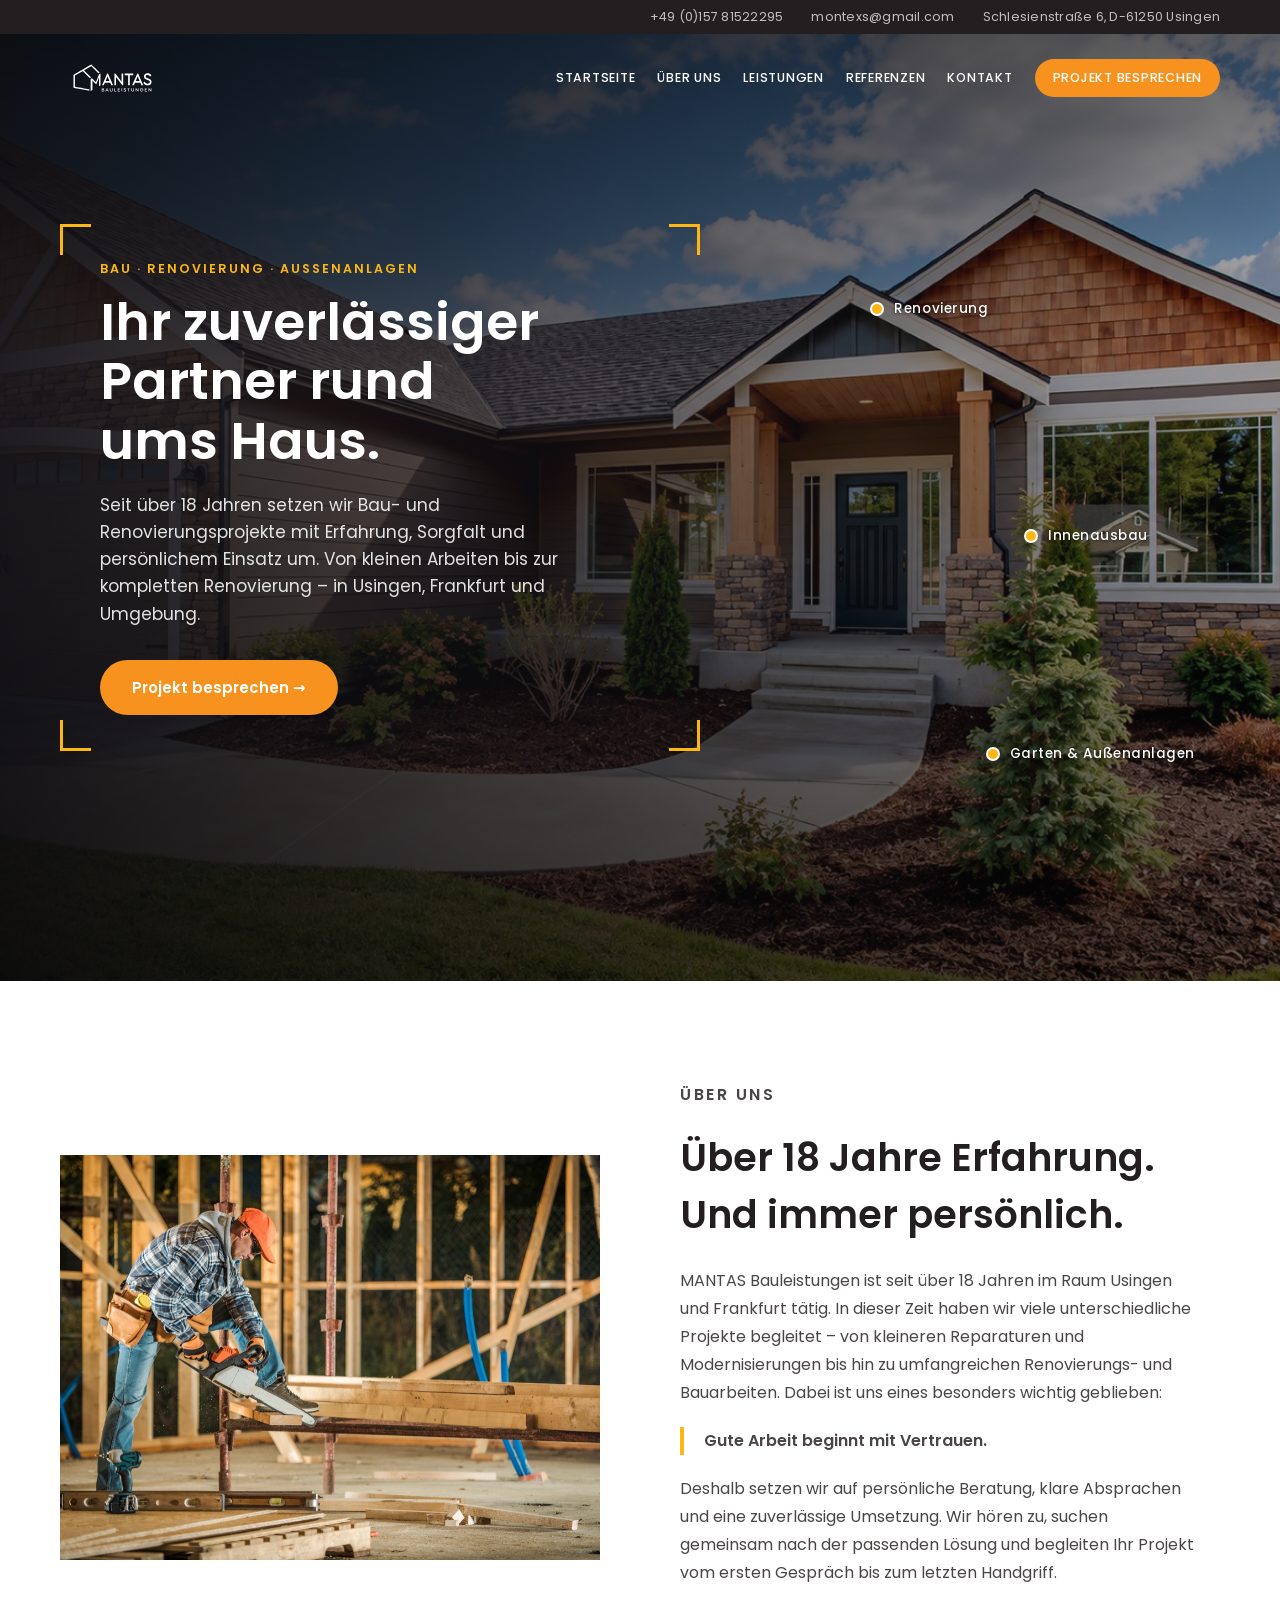
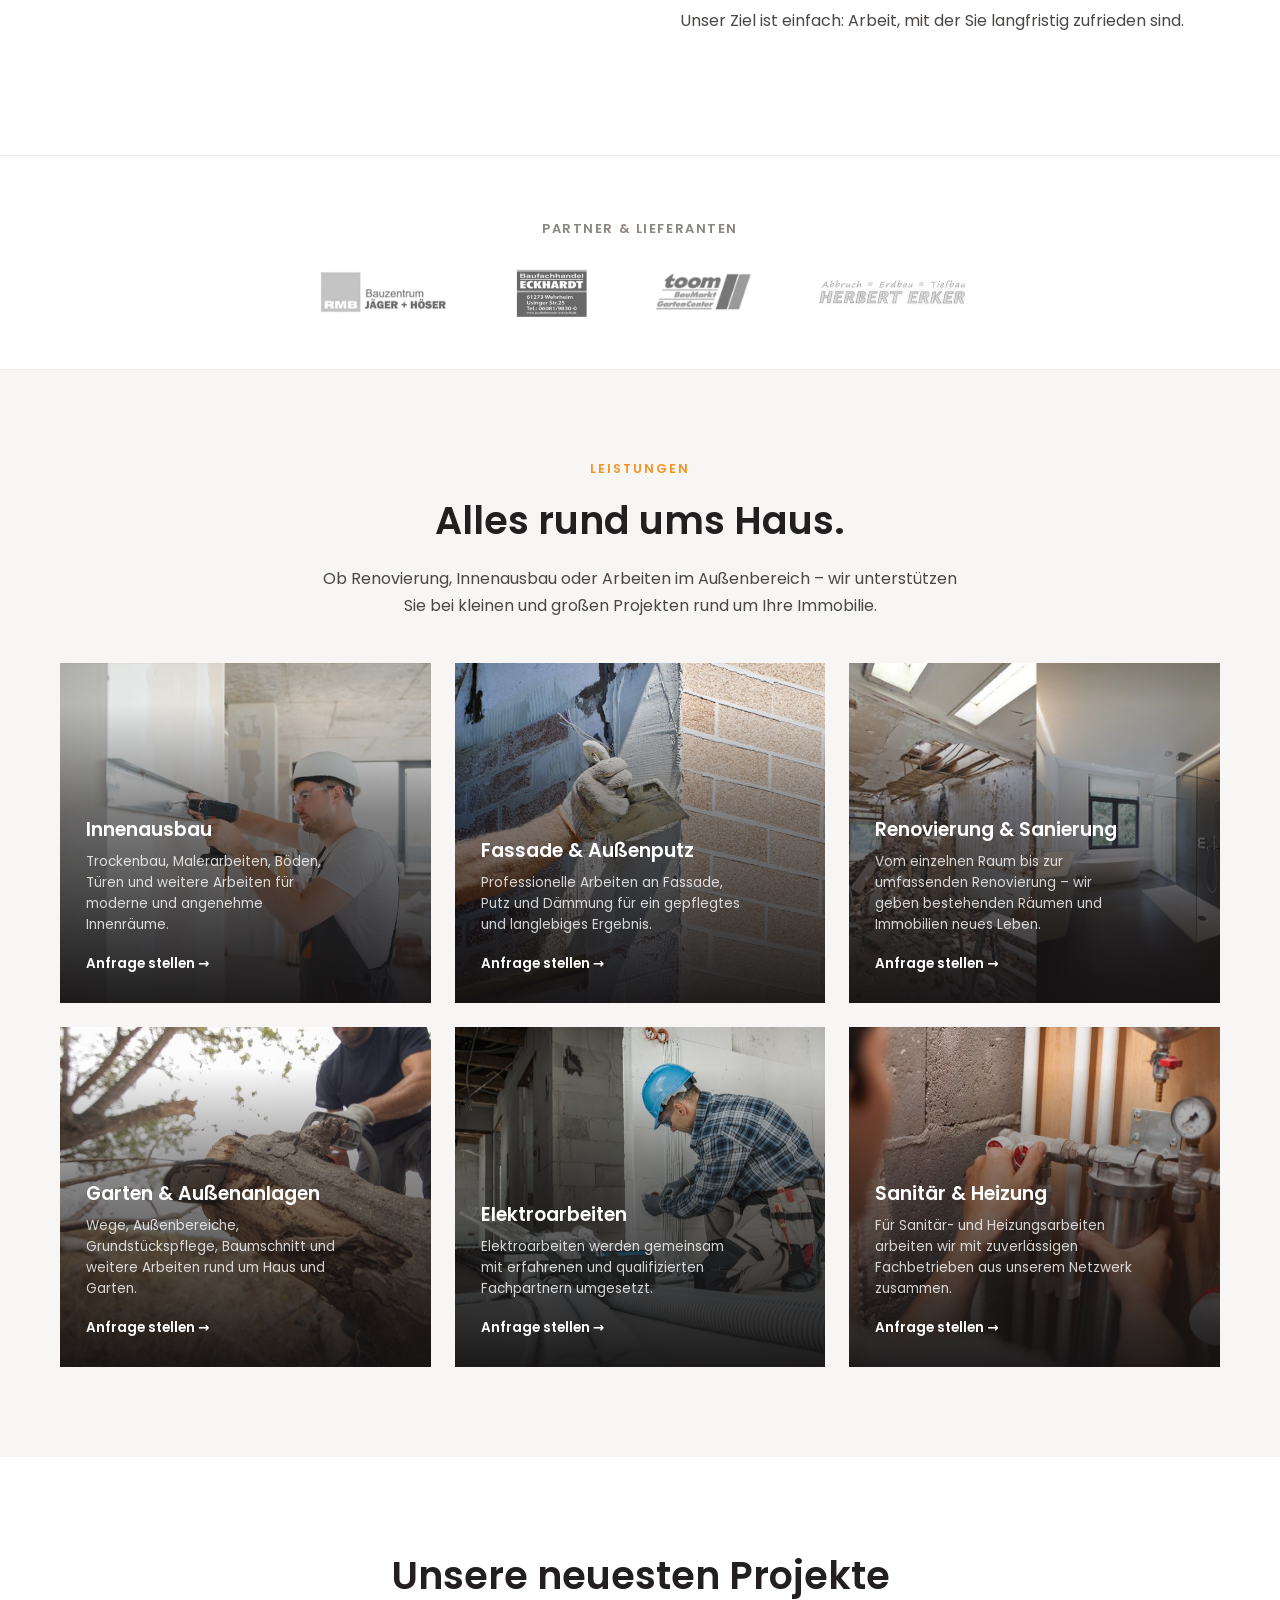
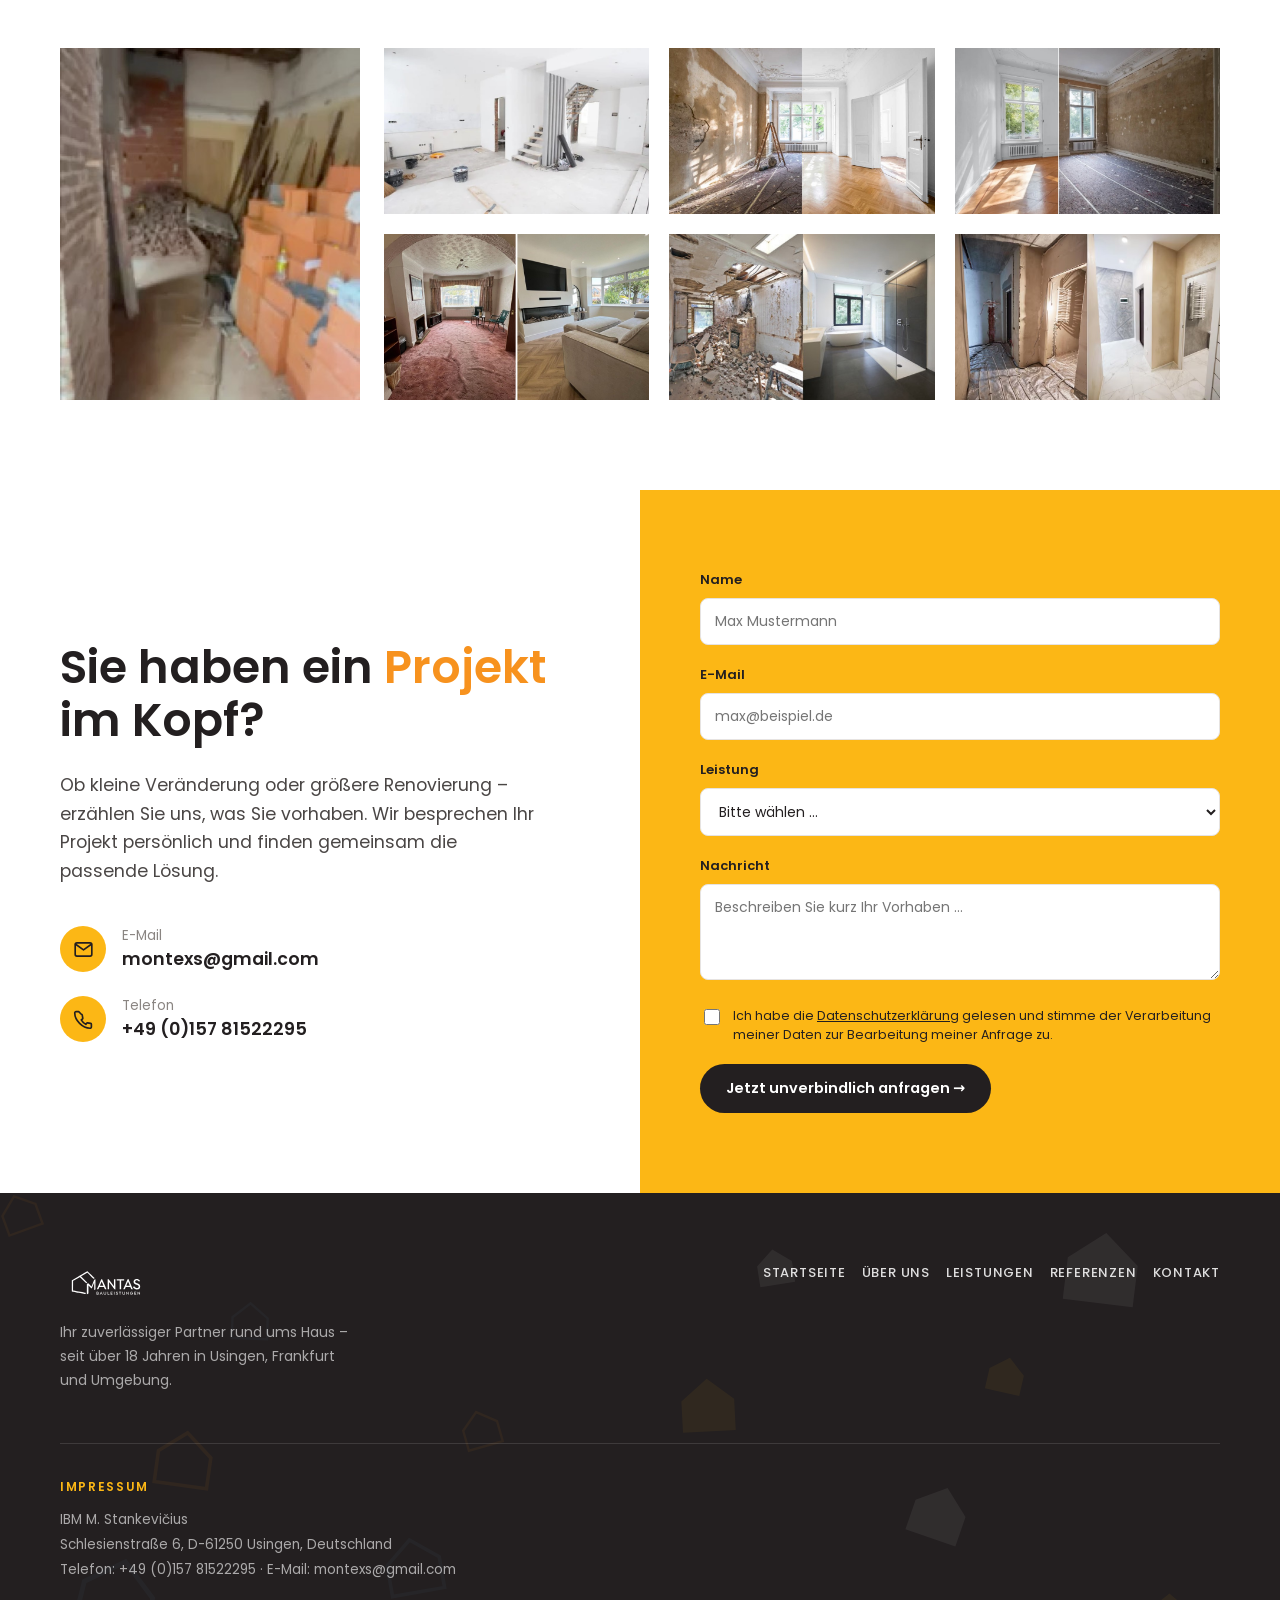
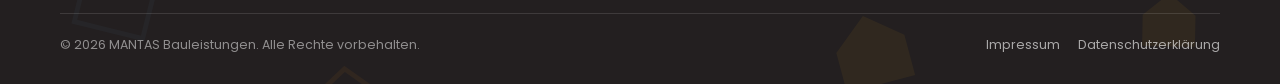
==== index.html @ 534c52bc "Enlarge contact section, tidy the footer - Contact heading, lead and details set larger (h2 up to 46" ====
<!doctype html>
<html lang="de">
<head>
<meta charset="utf-8">
<meta name="viewport" content="width=device-width, initial-scale=1">
<title>MANTAS Bauleistungen — Ihr zuverlässiger Partner rund ums Haus</title>
<meta name="description" content="Seit über 18 Jahren Bau, Renovierung und Außenanlagen in Usingen, Frankfurt und Umgebung. Persönliche Beratung, klare Absprachen, zuverlässige Umsetzung.">
<meta name="theme-color" content="#231F20">

<meta property="og:type" content="website">
<meta property="og:title" content="MANTAS Bauleistungen — Ihr zuverlässiger Partner rund ums Haus">
<meta property="og:description" content="Seit über 18 Jahren Bau- und Renovierungsprojekte in Usingen, Frankfurt und Umgebung — von kleinen Arbeiten bis zur kompletten Renovierung.">
<meta property="og:image" content="assets/hero.jpg">
<meta property="og:locale" content="de_DE">

<link rel="icon" href="assets/logo-03.svg" type="image/svg+xml">
<link rel="preload" href="assets/fonts/poppins-600-latin.woff2" as="font" type="font/woff2" crossorigin>
<link rel="preload" href="assets/fonts/poppins-400-latin.woff2" as="font" type="font/woff2" crossorigin>
<link rel="stylesheet" href="styles.css">
</head>
<body>

<a class="skip-link" href="#inhalt">Zum Inhalt springen</a>

<!-- shared house glyph, used by cards + footer pattern -->
<svg width="0" height="0" style="position:absolute" aria-hidden="true" focusable="false">
  <symbol id="mHouse" viewBox="0 0 100 100">
    <path d="M50 6 L94 42 L94 94 L6 94 L6 42 Z" fill="none" stroke="currentColor" stroke-width="6"/>
  </symbol>
  <symbol id="mHouseFill" viewBox="0 0 100 100">
    <path d="M50 6 L94 42 L94 94 L6 94 L6 42 Z" fill="currentColor"/>
  </symbol>
</svg>

<!-- ===== Utility bar ===== -->
<div class="topbar">
  <div class="topbar__inner">
    <a href="tel:+4915781522295">+49 (0)157 81522295</a>
    <a href="mailto:montexs@gmail.com">montexs@gmail.com</a>
    <span>Schlesienstraße 6, D-61250 Usingen</span>
  </div>
</div>

<!-- ===== Header ===== -->
<header class="masthead">
  <div class="masthead__inner">
    <a class="logo" href="#top" aria-label="MANTAS Bauleistungen — Startseite">
      <img src="assets/logo-02.svg" alt="MANTAS Bauleistungen" width="105" height="46">
    </a>

    <button class="nav-toggle" id="navToggle" aria-label="Menü öffnen" aria-expanded="false" aria-controls="hauptnavigation">
      <span></span><span></span><span></span>
    </button>

    <nav class="nav" id="hauptnavigation" aria-label="Hauptnavigation">
      <a href="#top">Startseite</a>
      <a href="#ueber-uns">Über uns</a>
      <a href="#leistungen">Leistungen</a>
      <a href="#referenzen">Referenzen</a>
      <a href="#kontakt">Kontakt</a>
      <a class="btn btn--primary btn--sm" href="#kontakt">Projekt besprechen</a>
    </nav>
  </div>
</header>

<main id="inhalt">

  <!-- ===== Hero ===== -->
  <section class="hero" id="top">
    <div class="hero__media">
      <img src="assets/hero.jpg" alt="Fertiggestelltes Einfamilienhaus mit Natursteinsockel und angelegtem Vorgarten" width="1800" height="1180" fetchpriority="high">
    </div>

    <span class="hotspot" style="top:28%; left:68%">
      <span class="hotspot__dot"></span><span class="hotspot__label">Renovierung</span>
    </span>
    <span class="hotspot" style="top:52%; left:80%">
      <span class="hotspot__dot"></span><span class="hotspot__label">Innenausbau</span>
    </span>
    <span class="hotspot" style="top:75%; left:77%">
      <span class="hotspot__dot"></span><span class="hotspot__label">Garten &amp; Außenanlagen</span>
    </span>

    <div class="hero__inner">
      <div class="hero__frame">
        <span class="corner" aria-hidden="true"></span>
        <p class="eyebrow eyebrow--on-dark">Bau · Renovierung · Außenanlagen</p>
        <h1>Ihr zuverlässiger Partner rund ums Haus.</h1>
        <p class="hero__lead">Seit über 18 Jahren setzen wir Bau- und Renovierungsprojekte mit Erfahrung, Sorgfalt und persönlichem Einsatz um. Von kleinen Arbeiten bis zur kompletten Renovierung – in Usingen, Frankfurt und Umgebung.</p>
        <a class="btn btn--primary" href="#kontakt">Projekt besprechen →</a>
      </div>
    </div>
  </section>

  <!-- ===== Über uns ===== -->
  <section class="about" id="ueber-uns">
    <div class="about__inner">
      <div class="about__media">
        <img src="assets/about.jpg" alt="Handwerker beim Zuschnitt von Konstruktionsholz auf der Baustelle" width="1100" height="825" loading="lazy">
      </div>
      <div class="about__content">
        <p class="eyebrow">Über uns</p>
        <h2>Über 18 Jahre Erfahrung. Und immer persönlich.</h2>
        <p>MANTAS Bauleistungen ist seit über 18 Jahren im Raum Usingen und Frankfurt tätig. In dieser Zeit haben wir viele unterschiedliche Projekte begleitet – von kleineren Reparaturen und Modernisierungen bis hin zu umfangreichen Renovierungs- und Bauarbeiten. Dabei ist uns eines besonders wichtig geblieben:</p>
        <p class="about__quote">Gute Arbeit beginnt mit Vertrauen.</p>
        <p>Deshalb setzen wir auf persönliche Beratung, klare Absprachen und eine zuverlässige Umsetzung. Wir hören zu, suchen gemeinsam nach der passenden Lösung und begleiten Ihr Projekt vom ersten Gespräch bis zum letzten Handgriff.</p>
        <p>Unser Ziel ist einfach: Arbeit, mit der Sie langfristig zufrieden sind.</p>
      </div>
    </div>
  </section>

  <!-- ===== Partner ===== -->
  <section class="partners" aria-label="Partner und Lieferanten">
    <p class="partners__title">Partner &amp; Lieferanten</p>
    <div class="partners__row">
      <img src="assets/partner-1.png" alt="Bauzentrum Jäger + Höser" loading="lazy">
      <img src="assets/partner-2.png" alt="Baufachhandel Eckhardt" loading="lazy">
      <img src="assets/partner-3.png" alt="toom BauMarkt" loading="lazy">
      <img src="assets/partner-4.png" alt="Herbert Erker" loading="lazy">
    </div>
  </section>

  <!-- ===== Leistungen ===== -->
  <section class="services" id="leistungen">
    <div class="services__inner">
      <p class="eyebrow eyebrow--center">Leistungen</p>
      <h2>Alles rund ums Haus.</h2>
      <p class="services__lead">Ob Renovierung, Innenausbau oder Arbeiten im Außenbereich – wir unterstützen Sie bei kleinen und großen Projekten rund um Ihre Immobilie.</p>

      <div class="services__grid">

        <article class="tile">
          <img src="assets/service-innenausbau.jpg" alt="Handwerker richtet mit Wasserwaage und Akkuschrauber eine Innenwand aus" loading="lazy">
          <div class="tile__body">
            <h3>Innenausbau</h3>
            <p>Trockenbau, Malerarbeiten, Böden, Türen und weitere Arbeiten für moderne und angenehme Innenräume.</p>
            <a class="text-link" href="#kontakt">Anfrage stellen →</a>
          </div>
        </article>

        <article class="tile">
          <img src="assets/service-fassade.jpg" alt="Auftragen von Putz auf eine Außenfassade mit der Glättkelle" loading="lazy">
          <div class="tile__body">
            <h3>Fassade &amp; Außenputz</h3>
            <p>Professionelle Arbeiten an Fassade, Putz und Dämmung für ein gepflegtes und langlebiges Ergebnis.</p>
            <a class="text-link" href="#kontakt">Anfrage stellen →</a>
          </div>
        </article>

        <article class="tile">
          <img src="assets/service-renovierung.jpg" alt="Badezimmer vor und nach der Sanierung im Vergleich" loading="lazy">
          <div class="tile__body">
            <h3>Renovierung &amp; Sanierung</h3>
            <p>Vom einzelnen Raum bis zur umfassenden Renovierung – wir geben bestehenden Räumen und Immobilien neues Leben.</p>
            <a class="text-link" href="#kontakt">Anfrage stellen →</a>
          </div>
        </article>

        <article class="tile">
          <img src="assets/service-garten.jpg" alt="Baumschnitt mit der Motorsäge auf dem Grundstück" loading="lazy">
          <div class="tile__body">
            <h3>Garten &amp; Außenanlagen</h3>
            <p>Wege, Außenbereiche, Grundstückspflege, Baumschnitt und weitere Arbeiten rund um Haus und Garten.</p>
            <a class="text-link" href="#kontakt">Anfrage stellen →</a>
          </div>
        </article>

        <article class="tile">
          <img src="assets/service-elektro.jpg" alt="Elektriker verlegt Leerrohre und setzt eine Unterputzdose" loading="lazy">
          <div class="tile__body">
            <h3>Elektroarbeiten</h3>
            <p>Elektroarbeiten werden gemeinsam mit erfahrenen und qualifizierten Fachpartnern umgesetzt.</p>
            <a class="text-link" href="#kontakt">Anfrage stellen →</a>
          </div>
        </article>

        <article class="tile">
          <img src="assets/service-sanitaer.jpg" alt="Montage eines Wasserfilters an der Hausinstallation" loading="lazy">
          <div class="tile__body">
            <h3>Sanitär &amp; Heizung</h3>
            <p>Für Sanitär- und Heizungsarbeiten arbeiten wir mit zuverlässigen Fachbetrieben aus unserem Netzwerk zusammen.</p>
            <a class="text-link" href="#kontakt">Anfrage stellen →</a>
          </div>
        </article>

      </div>
    </div>
  </section>

  <!-- ===== Referenzen / Galerie ===== -->
  <section class="gallery" id="referenzen">
    <h2>Unsere neuesten Projekte</h2>
    <div class="gallery__grid">
      <div class="gallery__reel">
        <video class="gallery__video" src="assets/projects.mp4" poster="assets/projects-poster.jpg"
               autoplay loop muted playsinline preload="none" aria-label="Kurzes Video von einer laufenden Baustelle"></video>
      </div>
      <div class="gallery__stills">
        <!-- GALERIE:START — wird von "node fotos.js" erzeugt, nicht von Hand bearbeiten -->
        <button type="button" class="gallery__item" data-full="assets/gallery/gallery-1-full.jpg" data-alt="Rohbau eines Wohnhauses mit fertiger Innentreppe" aria-label="Bild 1 von 6 vergrößern: Rohbau eines Wohnhauses mit fertiger Innentreppe">
          <img src="assets/gallery/gallery-1.jpg" alt="Rohbau eines Wohnhauses mit fertiger Innentreppe" loading="lazy">
        </button>
        <button type="button" class="gallery__item" data-full="assets/gallery/gallery-2-full.jpg" data-alt="Neu gestalteter Innenhof mit Natursteinboden" aria-label="Bild 2 von 6 vergrößern: Neu gestalteter Innenhof mit Natursteinboden">
          <img src="assets/gallery/gallery-2.jpg" alt="Neu gestalteter Innenhof mit Natursteinboden" loading="lazy">
        </button>
        <button type="button" class="gallery__item" data-full="assets/gallery/gallery-3-full.jpg" data-alt="Altbauzimmer während der Entkernung" aria-label="Bild 3 von 6 vergrößern: Altbauzimmer während der Entkernung">
          <img src="assets/gallery/gallery-3.jpg" alt="Altbauzimmer während der Entkernung" loading="lazy">
        </button>
        <button type="button" class="gallery__item" data-full="assets/gallery/gallery-4-full.jpg" data-alt="Wohnraum vor und nach der Renovierung" aria-label="Bild 4 von 6 vergrößern: Wohnraum vor und nach der Renovierung">
          <img src="assets/gallery/gallery-4.jpg" alt="Wohnraum vor und nach der Renovierung" loading="lazy">
        </button>
        <button type="button" class="gallery__item" data-full="assets/gallery/gallery-5-full.jpg" data-alt="Badezimmer vor und nach der Sanierung" aria-label="Bild 5 von 6 vergrößern: Badezimmer vor und nach der Sanierung">
          <img src="assets/gallery/gallery-5.jpg" alt="Badezimmer vor und nach der Sanierung" loading="lazy">
        </button>
        <button type="button" class="gallery__item" data-full="assets/gallery/gallery-6-full.jpg" data-alt="Fertig verputzter Flur mit neuem Bodenbelag" aria-label="Bild 6 von 6 vergrößern: Fertig verputzter Flur mit neuem Bodenbelag">
          <img src="assets/gallery/gallery-6.jpg" alt="Fertig verputzter Flur mit neuem Bodenbelag" loading="lazy">
        </button>
        <!-- GALERIE:ENDE -->
      </div>
    </div>
  </section>

  <!-- ===== Kontakt ===== -->
  <section class="contact" id="kontakt">
    <div class="contact__info">
      <h2>Sie haben ein <em>Projekt</em> im Kopf?</h2>
      <p>Ob kleine Veränderung oder größere Renovierung – erzählen Sie uns, was Sie vorhaben. Wir besprechen Ihr Projekt persönlich und finden gemeinsam die passende Lösung.</p>
      <ul class="contact__list">
        <li>
          <span class="contact__icon" aria-hidden="true">
            <svg viewBox="0 0 24 24" fill="none" stroke="currentColor" stroke-width="1.9" stroke-linecap="round" stroke-linejoin="round">
              <rect x="2.5" y="4.5" width="19" height="15" rx="2"/><path d="m3 6 9 6.5L21 6"/>
            </svg>
          </span>
          <span>
            <span class="contact__label">E-Mail</span>
            <a class="contact__value" href="mailto:montexs@gmail.com">montexs@gmail.com</a>
          </span>
        </li>
        <li>
          <span class="contact__icon" aria-hidden="true">
            <svg viewBox="0 0 24 24" fill="none" stroke="currentColor" stroke-width="1.9" stroke-linecap="round" stroke-linejoin="round">
              <path d="M6.5 3h-3A1.5 1.5 0 0 0 2 4.6C2 13 11 22 19.4 22a1.5 1.5 0 0 0 1.6-1.5v-3a1 1 0 0 0-.8-1l-3.6-.7a1 1 0 0 0-1 .4l-1 1.4a15 15 0 0 1-5.2-5.2l1.4-1a1 1 0 0 0 .4-1l-.7-3.6a1 1 0 0 0-1-.8Z"/>
            </svg>
          </span>
          <span>
            <span class="contact__label">Telefon</span>
            <a class="contact__value" href="tel:+4915781522295">+49 (0)157 81522295</a>
          </span>
        </li>
      </ul>
    </div>

    <!-- Netlify Forms. Für klassisches PHP-Webspace stattdessen:
         <form class="contact__form" action="kontakt.php" method="post">
         und die drei netlify-Zeilen entfernen. -->
    <form class="contact__form" name="kontakt" method="post"
          data-netlify="true" netlify-honeypot="website" action="/danke.html">
      <input type="hidden" name="form-name" value="kontakt">
      <!-- Spam-Falle: für Menschen unsichtbar, Bots füllen sie aus -->
      <p class="honeypot" aria-hidden="true">
        <label>Bitte dieses Feld frei lassen
          <input type="text" name="website" tabindex="-1" autocomplete="off">
        </label>
      </p>
      <div class="field">
        <label for="f-name">Name</label>
        <input id="f-name" name="name" type="text" placeholder="Max Mustermann" autocomplete="name" required>
      </div>
      <div class="field">
        <label for="f-mail">E-Mail</label>
        <input id="f-mail" name="email" type="email" placeholder="max@beispiel.de" autocomplete="email" required>
      </div>
      <div class="field">
        <label for="f-service">Leistung</label>
        <select id="f-service" name="leistung">
          <option value="">Bitte wählen …</option>
          <option>Innenausbau</option>
          <option>Fassade &amp; Außenputz</option>
          <option>Renovierung &amp; Sanierung</option>
          <option>Garten &amp; Außenanlagen</option>
          <option>Elektroarbeiten</option>
          <option>Sanitär &amp; Heizung</option>
        </select>
      </div>
      <div class="field">
        <label for="f-msg">Nachricht</label>
        <textarea id="f-msg" name="nachricht" rows="3" placeholder="Beschreiben Sie kurz Ihr Vorhaben …"></textarea>
      </div>
      <label class="consent">
        <input type="checkbox" name="datenschutz" required>
        <span>Ich habe die <a href="datenschutz.html">Datenschutzerklärung</a> gelesen und stimme der Verarbeitung meiner Daten zur Bearbeitung meiner Anfrage zu.</span>
      </label>
      <button class="btn btn--dark" type="submit">Jetzt unverbindlich anfragen →</button>
    </form>
  </section>

</main>

<!-- ===== Footer ===== -->
<footer class="footer">
  <div class="footer__pattern" id="footerPattern" aria-hidden="true"></div>

  <div class="footer__inner">
    <div class="footer__top">
      <div class="footer__brand">
        <img src="assets/logo-02.svg" alt="MANTAS Bauleistungen" width="92" height="40" loading="lazy">
        <p>Ihr zuverlässiger Partner rund ums Haus – seit über 18 Jahren in Usingen, Frankfurt und Umgebung.</p>
      </div>

      <nav class="footer__nav" aria-label="Fußzeilen-Navigation">
        <a href="#top">Startseite</a>
        <a href="#ueber-uns">Über uns</a>
        <a href="#leistungen">Leistungen</a>
        <a href="#referenzen">Referenzen</a>
        <a href="#kontakt">Kontakt</a>
      </nav>

    </div>

    <!-- ===== Impressum ===== -->
    <section class="footer__impressum" id="impressum" aria-labelledby="impressum-titel">
      <h2 id="impressum-titel">Impressum</h2>
      <p>
        IBM M. Stankevičius<br>
        Schlesienstraße 6, D-61250 Usingen, Deutschland<br>
        Telefon: <a href="tel:+4915781522295">+49 (0)157 81522295</a> ·
        E-Mail: <a href="mailto:montexs@gmail.com">montexs@gmail.com</a>
      </p>
    </section>

    <div class="footer__bottom">
      <span>© 2026 MANTAS Bauleistungen. Alle Rechte vorbehalten.</span>
      <nav class="footer__legal" aria-label="Rechtliches">
        <a href="#impressum">Impressum</a>
        <a href="datenschutz.html">Datenschutzerklärung</a>
      </nav>
    </div>
  </div>
</footer>

<!-- ===== Bildergalerie (Lightbox) ===== -->
<div class="lightbox" id="lightbox" role="dialog" aria-modal="true" aria-label="Projektfotos" hidden>
  <button type="button" class="lightbox__close" data-lb="close" aria-label="Schließen">
    <svg viewBox="0 0 24 24" fill="none" stroke="currentColor" stroke-width="2" stroke-linecap="round">
      <path d="M6 6l12 12M18 6L6 18"/>
    </svg>
  </button>

  <button type="button" class="lightbox__nav lightbox__nav--prev" data-lb="prev" aria-label="Vorheriges Bild">
    <svg viewBox="0 0 24 24" fill="none" stroke="currentColor" stroke-width="2" stroke-linecap="round" stroke-linejoin="round">
      <path d="M15 5l-7 7 7 7"/>
    </svg>
  </button>

  <figure class="lightbox__stage">
    <img class="lightbox__img" id="lightboxImg" src="" alt="">
    <figcaption class="lightbox__caption">
      <span class="lightbox__counter" id="lightboxCounter"></span>
      <span class="lightbox__text" id="lightboxText"></span>
    </figcaption>
  </figure>

  <button type="button" class="lightbox__nav lightbox__nav--next" data-lb="next" aria-label="Nächstes Bild">
    <svg viewBox="0 0 24 24" fill="none" stroke="currentColor" stroke-width="2" stroke-linecap="round" stroke-linejoin="round">
      <path d="M9 5l7 7-7 7"/>
    </svg>
  </button>
</div>

<script src="script.js"></script>
</body>
</html>
---- styles.css ----
/* ==========================================================================
   MANTAS Bauleistungen — Landing Page
   Tokens taken from design-system/design-system.md
   ========================================================================== */

/* --------------------------------------------------------------------------
   Poppins, self-hosted (SIL Open Font License 1.1).
   Deliberately NOT loaded from fonts.googleapis.com: embedding Google Fonts
   transmits the visitor's IP address to Google without consent, which German
   courts have treated as a GDPR violation (LG München I, 20.01.2022,
   Az. 3 O 17493/20). Self-hosting removes that exposure entirely.
   -------------------------------------------------------------------------- */
@font-face {
  font-family: 'Poppins'; font-style: normal; font-weight: 400; font-display: swap;
  src: url('assets/fonts/poppins-400-latin.woff2') format('woff2');
  unicode-range: U+0000-00FF, U+0131, U+0152-0153, U+02BB-02BC, U+02C6, U+02DA, U+02DC, U+0304, U+0308, U+0329, U+2000-206F, U+20AC, U+2122, U+2191, U+2193, U+2212, U+2215, U+FEFF, U+FFFD;
}
@font-face {
  font-family: 'Poppins'; font-style: normal; font-weight: 400; font-display: swap;
  src: url('assets/fonts/poppins-400-latin-ext.woff2') format('woff2');
  unicode-range: U+0100-02BA, U+02BD-02C5, U+02C7-02CC, U+02CE-02D7, U+02DD-02FF, U+0304, U+0308, U+0329, U+1D00-1DBF, U+1E00-1E9F, U+1EF2-1EFF, U+2020, U+20A0-20AB, U+20AD-20C0, U+2113, U+2C60-2C7F, U+A720-A7FF;
}
@font-face {
  font-family: 'Poppins'; font-style: normal; font-weight: 500; font-display: swap;
  src: url('assets/fonts/poppins-500-latin.woff2') format('woff2');
  unicode-range: U+0000-00FF, U+0131, U+0152-0153, U+02BB-02BC, U+02C6, U+02DA, U+02DC, U+0304, U+0308, U+0329, U+2000-206F, U+20AC, U+2122, U+2191, U+2193, U+2212, U+2215, U+FEFF, U+FFFD;
}
@font-face {
  font-family: 'Poppins'; font-style: normal; font-weight: 500; font-display: swap;
  src: url('assets/fonts/poppins-500-latin-ext.woff2') format('woff2');
  unicode-range: U+0100-02BA, U+02BD-02C5, U+02C7-02CC, U+02CE-02D7, U+02DD-02FF, U+0304, U+0308, U+0329, U+1D00-1DBF, U+1E00-1E9F, U+1EF2-1EFF, U+2020, U+20A0-20AB, U+20AD-20C0, U+2113, U+2C60-2C7F, U+A720-A7FF;
}
@font-face {
  font-family: 'Poppins'; font-style: normal; font-weight: 600; font-display: swap;
  src: url('assets/fonts/poppins-600-latin.woff2') format('woff2');
  unicode-range: U+0000-00FF, U+0131, U+0152-0153, U+02BB-02BC, U+02C6, U+02DA, U+02DC, U+0304, U+0308, U+0329, U+2000-206F, U+20AC, U+2122, U+2191, U+2193, U+2212, U+2215, U+FEFF, U+FFFD;
}
@font-face {
  font-family: 'Poppins'; font-style: normal; font-weight: 600; font-display: swap;
  src: url('assets/fonts/poppins-600-latin-ext.woff2') format('woff2');
  unicode-range: U+0100-02BA, U+02BD-02C5, U+02C7-02CC, U+02CE-02D7, U+02DD-02FF, U+0304, U+0308, U+0329, U+1D00-1DBF, U+1E00-1E9F, U+1EF2-1EFF, U+2020, U+20A0-20AB, U+20AD-20C0, U+2113, U+2C60-2C7F, U+A720-A7FF;
}
@font-face {
  font-family: 'Poppins'; font-style: normal; font-weight: 700; font-display: swap;
  src: url('assets/fonts/poppins-700-latin.woff2') format('woff2');
  unicode-range: U+0000-00FF, U+0131, U+0152-0153, U+02BB-02BC, U+02C6, U+02DA, U+02DC, U+0304, U+0308, U+0329, U+2000-206F, U+20AC, U+2122, U+2191, U+2193, U+2212, U+2215, U+FEFF, U+FFFD;
}
@font-face {
  font-family: 'Poppins'; font-style: normal; font-weight: 700; font-display: swap;
  src: url('assets/fonts/poppins-700-latin-ext.woff2') format('woff2');
  unicode-range: U+0100-02BA, U+02BD-02C5, U+02C7-02CC, U+02CE-02D7, U+02DD-02FF, U+0304, U+0308, U+0329, U+1D00-1DBF, U+1E00-1E9F, U+1EF2-1EFF, U+2020, U+20A0-20AB, U+20AD-20C0, U+2113, U+2C60-2C7F, U+A720-A7FF;
}

:root {
  --ink:        #231F20;
  --ink-soft:   #4a4645;
  --ink-muted:  #8a8582;
  --orange:     #F7921E;   /* action colour  */
  --orange-dk:  #d97b0d;
  --gold:       #FCB715;   /* brand accent   */
  --steel:      #5586A6;
  --bg:         #ffffff;
  --bg-soft:    #F7F6F5;
  --line:       #ece9e7;

  --pad:        clamp(20px, 5vw, 60px);
  --radius-pill: 100px;
  --maxw:       1600px;
}

* { box-sizing: border-box; }

html { scroll-behavior: smooth; }

body {
  margin: 0;
  background: var(--bg);
  color: var(--ink);
  font-family: 'Poppins', system-ui, -apple-system, 'Segoe UI', sans-serif;
  font-weight: 400;
  -webkit-font-smoothing: antialiased;
  overflow-x: hidden;
}

img, video, svg { max-width: 100%; }
img, video { display: block; }
/* width/height attributes reserve space, but must not defeat CSS aspect-ratio */
img { height: auto; }

a { color: var(--orange); text-decoration: none; }
a:hover { color: var(--ink); }

h1, h2, h3 { font-weight: 600; margin: 0; }

:focus-visible {
  outline: 3px solid var(--gold);
  outline-offset: 3px;
}

.section { padding-inline: var(--pad); }
.inner   { max-width: var(--maxw); margin-inline: auto; }

.skip-link {
  position: absolute; left: -9999px; top: 0; z-index: 100;
  background: var(--ink); color: #fff; padding: 12px 18px; font-size: 14px;
}
.skip-link:focus { left: 8px; top: 8px; }

/* ---------- Buttons ------------------------------------------------------ */

.btn {
  display: inline-flex; align-items: center; gap: 10px;
  border: 0; cursor: pointer;
  font-family: inherit; font-weight: 600;
  border-radius: var(--radius-pill);
  transition: background .18s ease, color .18s ease, transform .18s ease;
}
.btn--primary {
  background: var(--orange); color: #fff;
  font-size: 15px; padding: 16px 32px;
}
.btn--primary:hover { background: var(--orange-dk); color: #fff; }
.btn--dark {
  background: var(--ink); color: #fff;
  font-size: 14.5px; padding: 14px 26px;
}
.btn--dark:hover { background: #fff; color: var(--ink); }
.btn--sm { font-size: 12.5px; padding: 10px 18px; letter-spacing: .03em; }

.text-link { font-size: 14px; font-weight: 600; }

/* ---------- Eyebrow labels ----------------------------------------------- */

.eyebrow {
  font-size: 12.5px; font-weight: 600;
  letter-spacing: .16em; text-transform: uppercase;
  color: var(--orange);
  margin: 0 0 14px;
}
.eyebrow--on-dark { color: var(--gold); }
.eyebrow--center  { text-align: center; }

/* ---------- Utility bar -------------------------------------------------- */

.topbar {
  background: var(--ink);
  color: rgba(255,255,255,.72);
  font-size: 12.5px;
  letter-spacing: .02em;
  padding: 8px var(--pad);
}
.topbar__inner {
  max-width: var(--maxw); margin-inline: auto;
  display: flex; justify-content: flex-end; align-items: center;
  gap: 28px; flex-wrap: wrap;
}
.topbar a { color: inherit; }
.topbar a:hover { color: var(--gold); }

/* ---------- Header / nav ------------------------------------------------- */

.masthead {
  position: absolute; inset-inline: 0; z-index: 20;
  padding-inline: var(--pad);
}
/* subpages have no hero to sit on top of */
.masthead--solid { position: relative; background: var(--ink); }
.masthead__inner {
  max-width: var(--maxw); margin-inline: auto;
  display: flex; align-items: center; gap: 18px;
  height: 88px;
}
.logo { flex-shrink: 0; display: block; }
.logo img { height: 46px; width: auto; }

.nav {
  margin-left: auto;
  display: flex; align-items: center; gap: 22px;
}
.nav a {
  color: #fff; font-size: 12.5px; font-weight: 500;
  letter-spacing: .06em; text-transform: uppercase; white-space: nowrap;
}
.nav a:hover { color: var(--gold); }
/* the CTA pill keeps its own colours, not the nav link colours */
.nav .btn--primary,
.nav .btn--primary:hover { color: #fff; }
.nav .btn--primary:hover { background: var(--orange-dk); }

.nav-toggle {
  display: none;
  width: 44px; height: 44px; padding: 10px;
  background: transparent; border: 0; cursor: pointer;
  flex-direction: column; justify-content: space-between;
}
.nav-toggle span {
  display: block; height: 2px; width: 100%; background: #fff;
  transition: transform .22s ease, opacity .18s ease;
}
.nav-toggle[aria-expanded="true"] span:nth-child(1) { transform: translateY(10px) rotate(45deg); }
.nav-toggle[aria-expanded="true"] span:nth-child(2) { opacity: 0; }
.nav-toggle[aria-expanded="true"] span:nth-child(3) { transform: translateY(-10px) rotate(-45deg); }

/* ---------- Hero --------------------------------------------------------- */

.hero { position: relative; min-height: 760px; overflow: hidden; display: flex; }
.hero__media { position: absolute; inset: 0; }
.hero__media img { width: 100%; height: 100%; object-fit: cover; }
.hero__media::after {
  content: ''; position: absolute; inset: 0;
  background:
    linear-gradient(180deg, rgba(0,0,0,.5) 0%, rgba(0,0,0,.05) 35%, rgba(0,0,0,.55) 100%),
    linear-gradient(90deg, rgba(23,21,26,.94) 0%, rgba(23,21,26,.62) 45%, rgba(23,21,26,.22) 100%);
}

.hero__inner {
  position: relative; z-index: 3;
  max-width: var(--maxw); margin-inline: auto; width: 100%;
  padding: 190px var(--pad) 230px;
  display: flex;
}
.hero__frame {
  position: relative;
  padding: 36px 40px;
  max-width: 640px;
}
.hero__frame::before,
.hero__frame::after,
.hero__frame > .corner::before,
.hero__frame > .corner::after {
  content: ''; position: absolute; width: 28px; height: 28px;
}
.hero__frame::before { top: 0; left: 0;  border-top: 3px solid var(--gold); border-left: 3px solid var(--gold); }
.hero__frame::after  { top: 0; right: 0; border-top: 3px solid var(--gold); border-right: 3px solid var(--gold); }
.hero__frame > .corner::before { bottom: 0; left: 0;  border-bottom: 3px solid var(--gold); border-left: 3px solid var(--gold); }
.hero__frame > .corner::after  { bottom: 0; right: 0; border-bottom: 3px solid var(--gold); border-right: 3px solid var(--gold); }

.hero h1 {
  color: #fff;
  font-size: clamp(30px, 5.2vw, 52px);
  line-height: 1.14;
  margin-bottom: 22px;
  text-wrap: balance;
}
.hero__lead {
  color: rgba(255,255,255,.87);
  font-size: clamp(15px, 1.6vw, 17px);
  line-height: 1.6;
  margin: 0 0 32px;
  max-width: 520px;
}

/* hotspots */
.hotspot {
  position: absolute; z-index: 5;
  display: flex; align-items: center; gap: 10px;
}
.hotspot__dot {
  width: 14px; height: 14px; border-radius: 50%;
  background: var(--gold); border: 2px solid #fff; flex-shrink: 0;
  animation: dotPulse 1.8s ease-out infinite;
}
.hotspot__label {
  color: #fff; font-size: 13.5px; font-weight: 500; letter-spacing: .04em;
  white-space: nowrap; text-shadow: 0 1px 3px rgba(0,0,0,.6);
}
@keyframes dotPulse {
  0%   { box-shadow: 0 0 0 0 rgba(252,183,21,.6); }
  100% { box-shadow: 0 0 0 18px rgba(252,183,21,0); }
}
@media (prefers-reduced-motion: reduce) {
  .hotspot__dot { animation: none; }
  html { scroll-behavior: auto; }
}

/* ---------- Cards -------------------------------------------------------- */

.card {
  position: relative; overflow: hidden;
  min-height: 220px; padding: 40px 34px;
  background: repeating-linear-gradient(135deg, #2c2a2b 0 14px, #383536 14px 28px);
  color: #fff;
}
.card::before {
  content: ''; position: absolute; inset: 0;
  background: linear-gradient(180deg, rgba(35,31,32,.35) 0%, rgba(35,31,32,.9) 75%);
}
.card__glyph {
  position: absolute; right: -6px; bottom: -10px;
  width: 150px; height: 150px; color: #fff; opacity: .08; z-index: 1;
}
.card__bullet,
.card h3,
.card p,
.card .text-link { position: relative; z-index: 2; }
.card__bullet { display: block; width: 10px; height: 10px; background: var(--gold); margin-bottom: 18px; }
.card h3 { font-size: 21px; margin-bottom: 12px; }
.card p {
  color: rgba(255,255,255,.72); font-size: 14.5px; line-height: 1.6;
  margin: 0 0 22px; max-width: 280px;
}
.card .text-link { color: var(--gold); }
.card .text-link:hover { color: #fff; }

/* ---------- About -------------------------------------------------------- */

.about { padding: 100px var(--pad) 120px; }
.about__inner {
  max-width: var(--maxw); margin-inline: auto;
  display: grid; grid-template-columns: 1fr 1fr; gap: 80px; align-items: center;
}
.about__media img { width: 100%; aspect-ratio: 4/3; object-fit: cover; }
.about h2 { font-size: clamp(28px, 3.4vw, 38px); margin-bottom: 24px; }
.about__quote {
  border-left: 4px solid var(--gold); padding-left: 20px;
  font-size: clamp(17px, 2vw, 19px); font-weight: 600; margin-bottom: 22px;
}
.about p {
  font-size: 16px; line-height: 1.75; color: var(--ink-soft);
  margin: 0 0 20px; max-width: 520px;
}
.about p:last-child { margin-bottom: 0; }

.fill-in {
  background: rgba(252,183,21,.28);
  box-shadow: inset 0 -1px 0 var(--gold);
  padding: 0 4px; border-radius: 2px; font-weight: 600;
}

/* ---------- Partners ----------------------------------------------------- */

.partners {
  padding: 50px var(--pad);
  border-block: 1px solid var(--line);
}
.partners__title {
  text-align: center; color: var(--ink-muted);
  font-size: 13px; font-weight: 600; letter-spacing: .12em; text-transform: uppercase;
  margin-bottom: 28px;
}
.partners__row {
  display: flex; justify-content: center; align-items: center;
  gap: clamp(28px, 6vw, 60px); flex-wrap: wrap;
  max-width: 1000px; margin-inline: auto;
}
.partners__row img {
  height: 52px; width: auto; max-width: 150px; object-fit: contain;
  filter: grayscale(1); opacity: .75;
  transition: filter .2s ease, opacity .2s ease;
}
.partners__row img:hover { filter: grayscale(0); opacity: 1; }

/* ---------- Leistungen --------------------------------------------------- */

.services { padding: 90px var(--pad); background: var(--bg-soft); }
.services__inner { max-width: var(--maxw); margin-inline: auto; }
.services h2 {
  font-size: clamp(28px, 3.4vw, 38px);
  text-align: center; margin: 0 auto 16px; max-width: 640px;
}
.services__lead {
  font-size: 16px; line-height: 1.7; color: var(--ink-soft);
  text-align: center; margin: 0 auto 44px; max-width: 640px;
}
.services__grid {
  display: grid; grid-template-columns: repeat(3, 1fr); gap: 24px;
}
.tile {
  position: relative; overflow: hidden;
  min-height: 340px;
  display: flex; flex-direction: column; justify-content: flex-end;
  color: #fff;
}
.tile img {
  position: absolute; inset: 0;
  width: 100%; height: 100%; object-fit: cover;
  transition: transform .5s ease;
}
.tile::after {
  content: ''; position: absolute; inset: 0;
  background: linear-gradient(180deg, rgba(20,18,19,0) 12%, rgba(20,18,19,.5) 44%, rgba(20,18,19,.95) 100%);
}
.tile:hover img { transform: scale(1.05); }
.tile__body { position: relative; z-index: 2; padding: 26px 26px 28px; }
.tile h3 { font-size: 19px; margin-bottom: 8px; }
.tile p {
  font-size: 13.5px; line-height: 1.55; color: rgba(255,255,255,.8);
  margin: 0 0 14px; max-width: 260px;
}
.tile .text-link { color: #fff; font-size: 13.5px; }
.tile .text-link:hover { color: var(--gold); }

/* ---------- Gallery ------------------------------------------------------ */

.gallery { padding: 90px var(--pad); }
.gallery h2 {
  font-size: clamp(28px, 3.4vw, 38px);
  text-align: center; margin: 0 auto 44px; max-width: 640px;
}
.gallery__grid {
  display: grid; grid-template-columns: 300px 1fr; gap: 24px;
  max-width: 1320px; margin-inline: auto; align-items: stretch;
}
/* wrapper takes its height from the grid row; the (portrait) video fills it */
.gallery__reel {
  position: relative; overflow: hidden;
  min-height: 320px; background: var(--ink);
}
.gallery__video {
  position: absolute; inset: 0;
  width: 100%; height: 100%; object-fit: cover;
}
.gallery__stills {
  display: grid; grid-template-columns: repeat(3, 1fr); gap: 20px;
}
.gallery__stills img { width: 100%; aspect-ratio: 16/10; object-fit: cover; }

/* each still is a button that opens the lightbox */
.gallery__item {
  padding: 0; border: 0; background: none; cursor: zoom-in;
  position: relative; overflow: hidden; display: block;
  font: inherit; color: inherit;
}
.gallery__item img { transition: transform .45s ease; }
.gallery__item:hover img { transform: scale(1.04); }
.gallery__item::after {
  content: ''; position: absolute; inset: 0;
  background: rgba(35,31,32,0); transition: background .25s ease;
}
.gallery__item:hover::after { background: rgba(35,31,32,.18); }

/* ---------- Lightbox ----------------------------------------------------- */

.lightbox {
  position: fixed; inset: 0; z-index: 200;
  background: rgba(16,14,15,.975);
  display: grid;
  grid-template-columns: auto 1fr auto;
  align-items: center;
  gap: clamp(6px, 2vw, 24px);
  padding: clamp(16px, 4vw, 48px);
}
.lightbox[hidden] { display: none; }

.lightbox__stage {
  margin: 0; min-width: 0;
  display: flex; flex-direction: column; align-items: center; gap: 16px;
}
.lightbox__img {
  max-width: 100%;
  max-height: calc(100vh - 190px);
  width: auto; height: auto;
  object-fit: contain;
  background: #1a1819;
}
.lightbox__caption {
  display: flex; align-items: baseline; gap: 12px; flex-wrap: wrap;
  justify-content: center; text-align: center;
  max-width: 70ch;
}
.lightbox__counter {
  color: var(--gold); font-size: 13px; font-weight: 600; letter-spacing: .1em;
  flex-shrink: 0;
}
.lightbox__text { color: rgba(255,255,255,.78); font-size: 14.5px; line-height: 1.5; }

.lightbox__nav,
.lightbox__close {
  border: 0; cursor: pointer;
  background: rgba(255,255,255,.1);
  color: #fff;
  display: grid; place-items: center;
  border-radius: 50%;
  transition: background .18s ease, transform .18s ease;
}
.lightbox__nav:hover,
.lightbox__close:hover { background: var(--orange); }

.lightbox__nav { width: 56px; height: 56px; flex-shrink: 0; }
.lightbox__nav svg { width: 26px; height: 26px; }

.lightbox__close {
  position: absolute; top: clamp(12px, 3vw, 28px); right: clamp(12px, 3vw, 28px);
  width: 46px; height: 46px; z-index: 2;
}
.lightbox__close svg { width: 20px; height: 20px; }

@media (prefers-reduced-motion: reduce) {
  .gallery__item img,
  .lightbox__nav, .lightbox__close { transition: none; }
}

/* ---------- Contact ------------------------------------------------------ */

.contact { display: grid; grid-template-columns: 1fr 1fr; align-items: stretch; }
.contact__info {
  padding: 80px var(--pad);
  display: flex; flex-direction: column; justify-content: center;
}
.contact__info h2 {
  font-size: clamp(31px, 3.9vw, 46px); line-height: 1.15; margin-bottom: 24px;
  max-width: 540px;
}
.contact__info h2 em { font-style: normal; color: var(--orange); }
.contact__info > p {
  font-size: 17.5px; line-height: 1.65; color: var(--ink-soft);
  margin: 0 0 40px; max-width: 480px;
}
.contact__list { list-style: none; margin: 0; padding: 0; display: grid; gap: 24px; }
.contact__list li { display: flex; align-items: center; gap: 16px; }
.contact__icon {
  width: 46px; height: 46px; border-radius: 50%; background: var(--gold);
  display: grid; place-items: center; color: var(--ink); flex-shrink: 0;
}
.contact__icon svg { width: 21px; height: 21px; }
.contact__label { display: block; font-size: 13.5px; color: var(--ink-muted); }
.contact__value { display: block; font-size: 17.5px; font-weight: 600; color: var(--ink); }
a.contact__value:hover { color: var(--orange); }

.contact__form {
  background: var(--gold);
  padding: 80px var(--pad);
  display: flex; flex-direction: column; justify-content: center; gap: 20px;
}
.field label,
.consent {
  display: block; font-size: 13px; font-weight: 600; color: var(--ink);
}
.field label { margin-bottom: 8px; }
.field input,
.field select,
.field textarea {
  width: 100%; border: 1px solid #e6e3e1; background: #fff;
  border-radius: 8px; padding: 12px 14px;
  font-size: 14px; font-family: inherit; color: var(--ink);
}
.field textarea { resize: vertical; min-height: 96px; }
.field input:focus, .field select:focus, .field textarea:focus { outline-offset: 1px; }

.consent {
  display: flex; align-items: flex-start; gap: 10px;
  font-weight: 400; font-size: 12.5px; line-height: 1.5;
}
.consent input { margin-top: 2px; flex-shrink: 0; width: 16px; height: 16px; }
.consent a { color: var(--ink); text-decoration: underline; }

.contact__form .btn { align-self: flex-start; }

/* spam trap — must stay reachable for bots, invisible for people */
.honeypot { position: absolute; left: -9999px; width: 1px; height: 1px; overflow: hidden; }

/* ---------- Legal pages (Datenschutz) ------------------------------------ */

.legal { padding: 70px var(--pad) 90px; }
.legal__inner { max-width: 820px; margin-inline: auto; }
.legal__eyebrow {
  color: var(--ink-muted); font-size: 13px; font-weight: 600;
  letter-spacing: .12em; text-transform: uppercase; margin: 0 0 12px;
}
.legal h1 {
  font-size: clamp(30px, 4.4vw, 44px); line-height: 1.15; margin-bottom: 16px;
}
.legal__meta { color: var(--ink-muted); font-size: 14px; margin: 0 0 44px; }
.legal h2 {
  font-size: clamp(19px, 2.2vw, 23px); margin: 44px 0 14px;
  padding-top: 26px; border-top: 1px solid var(--line);
}
.legal h3 { font-size: 16px; margin: 24px 0 8px; }
.legal p, .legal li {
  font-size: 15.5px; line-height: 1.8; color: var(--ink-soft); margin: 0 0 14px;
}
.legal ul { margin: 0 0 14px; padding-left: 22px; }
.legal li { margin-bottom: 6px; }
.legal a { text-decoration: underline; }
.legal address {
  font-style: normal; line-height: 1.9; color: var(--ink-soft); font-size: 15.5px;
  margin: 0 0 18px;
}

.legal__note {
  background: var(--bg-soft); border-left: 4px solid var(--gold);
  padding: 20px 22px; margin: 0 0 40px;
}
.legal__note p { margin: 0; font-size: 14.5px; }

/* ---------- Thank-you page ----------------------------------------------- */

.thanks { padding: clamp(70px, 12vw, 130px) var(--pad); }
.thanks__inner { max-width: 620px; margin-inline: auto; text-align: center; }
.thanks__mark {
  width: 68px; height: 68px; border-radius: 50%;
  background: var(--gold); color: var(--ink);
  display: grid; place-items: center; margin: 0 auto 28px;
}
.thanks__mark svg { width: 32px; height: 32px; }
.thanks h1 { font-size: clamp(28px, 4.4vw, 40px); line-height: 1.15; margin-bottom: 18px; }
.thanks p { font-size: 16.5px; line-height: 1.75; color: var(--ink-soft); margin: 0 0 16px; }
.thanks .btn { margin-top: 22px; }

/* ---------- Footer ------------------------------------------------------- */

.footer {
  position: relative; overflow: hidden;
  background: var(--ink); color: #fff;
  padding: 70px var(--pad) 30px;
}
.footer__pattern { position: absolute; inset: 0; opacity: .06; pointer-events: none; }
.footer__pattern svg { position: absolute; }
.footer__inner { position: relative; max-width: var(--maxw); margin-inline: auto; }

.footer__top {
  display: flex; justify-content: space-between; gap: 60px; flex-wrap: wrap;
  padding-bottom: 50px; border-bottom: 1px solid rgba(255,255,255,.12);
}
.footer__brand { max-width: 300px; }
.footer__brand img { height: 40px; width: auto; margin-bottom: 18px; }
.footer__brand p { color: rgba(255,255,255,.62); font-size: 14px; line-height: 1.7; margin: 0; }

.footer__nav { display: flex; flex-wrap: wrap; gap: 16px; align-content: flex-start; }
.footer__nav a {
  color: rgba(255,255,255,.85); font-size: 13px; font-weight: 500;
  letter-spacing: .06em; text-transform: uppercase;
}
.footer__nav a:hover { color: var(--gold); }

/* Impressum */
.footer__impressum {
  padding-top: 34px;
  border-bottom: 1px solid rgba(255,255,255,.12);
  padding-bottom: 30px;
}
.footer__impressum h2 {
  font-size: 12px; font-weight: 600; letter-spacing: .14em; text-transform: uppercase;
  color: var(--gold); margin-bottom: 12px;
}
.footer__impressum p {
  margin: 0; color: rgba(255,255,255,.62); font-size: 13.5px; line-height: 1.85;
}
.footer__impressum a { color: inherit; }
.footer__impressum a:hover { color: var(--gold); }

.footer__bottom {
  padding-top: 22px;
  display: flex; justify-content: space-between; align-items: center;
  gap: 16px; flex-wrap: wrap;
  color: rgba(255,255,255,.5); font-size: 12.5px;
}
.footer__legal { display: flex; gap: 18px; flex-wrap: wrap; }
.footer__legal a { color: rgba(255,255,255,.62); }
.footer__legal a:hover { color: var(--gold); }

/* ==========================================================================
   Breakpoints
   ========================================================================== */

/* --- laptop --------------------------------------------------------------*/
@media (max-width: 1180px) {
  .nav { gap: 16px; }
  .nav a { font-size: 11.5px; letter-spacing: .04em; }
  .about__inner { gap: 48px; }
  .gallery__grid { grid-template-columns: 240px 1fr; }
}

/* --- tablet --------------------------------------------------------------*/
@media (max-width: 980px) {
  .topbar__inner { justify-content: center; gap: 8px 20px; font-size: 12px; }

  /* nav collapses into a panel */
  .masthead { position: relative; background: var(--ink); }
  .masthead__inner { height: 72px; }
  .nav-toggle { display: flex; margin-left: auto; }
  .nav {
    position: absolute; top: 100%; inset-inline: 0;
    background: var(--ink);
    flex-direction: column; align-items: stretch; gap: 0;
    margin: 0; padding: 0 var(--pad);
    max-height: 0; overflow: hidden;
    transition: max-height .28s ease;
    border-top: 1px solid rgba(255,255,255,.12);
  }
  .nav[data-open="true"] { max-height: 540px; }
  .nav a {
    padding: 16px 0; font-size: 14px; letter-spacing: .05em;
    border-bottom: 1px solid rgba(255,255,255,.08);
  }
  .nav .btn--sm {
    margin: 18px 0 22px; justify-content: center; font-size: 13px; padding: 14px 18px;
  }
  .nav a:last-of-type { border-bottom: 0; }

  .hero { min-height: 0; }
  .hero__inner { padding: 80px var(--pad) 110px; }
  .hero__frame { max-width: 100%; padding: 30px 26px; }
  .hotspot { display: none; }          /* clip off-canvas on narrow screens */

  .card { min-height: 0; padding: 32px 28px; }
  .card p { max-width: 100%; }
  .card__glyph { width: 118px; height: 118px; }

  .about { padding: 70px var(--pad) 80px; }
  .about__inner { grid-template-columns: 1fr; gap: 36px; }
  .about p, .contact__info > p, .contact__info h2 { max-width: 100%; }

  .services { padding: 70px var(--pad); }
  .services__grid { grid-template-columns: repeat(2, 1fr); gap: 18px; }
  .tile { min-height: 280px; }

  .gallery { padding: 70px var(--pad); }
  .gallery__grid { grid-template-columns: 1fr; }
  .gallery__reel { min-height: 0; aspect-ratio: 16/10; }
  .gallery__stills { grid-template-columns: repeat(2, 1fr); gap: 14px; }

  .contact { grid-template-columns: 1fr; }
  .contact__info { padding: 64px var(--pad) 48px; }
  .contact__form { padding: 48px var(--pad) 64px; }

  .footer { padding: 56px var(--pad) 26px; }
  .footer__top { gap: 36px; padding-bottom: 36px; }
  .footer__brand { max-width: 100%; }
}

/* --- phone ---------------------------------------------------------------*/
@media (max-width: 620px) {
  .topbar { font-size: 11.5px; padding-block: 10px; }
  .topbar__inner { flex-direction: column; gap: 4px; text-align: center; }

  .logo img { height: 38px; }

  .hero__inner { padding: 64px var(--pad) 90px; }
  .hero__frame { padding: 24px 20px; }
  .hero__frame::before, .hero__frame::after,
  .hero__frame > .corner::before, .hero__frame > .corner::after { width: 20px; height: 20px; }
  .hero .btn--primary { width: 100%; justify-content: center; }


  .services__grid { grid-template-columns: 1fr; }
  .tile { min-height: 240px; }
  .tile p { max-width: 100%; }

  .gallery__stills { grid-template-columns: 1fr 1fr; gap: 10px; }

  /* arrows move below the picture so they do not squeeze it */
  .lightbox {
    grid-template-columns: 1fr 1fr;
    grid-template-rows: 1fr auto;
    align-content: center;
    padding: 56px 16px 24px;
  }
  .lightbox__stage     { grid-row: 1; grid-column: 1 / -1; }
  .lightbox__img       { max-height: calc(100vh - 260px); }
  .lightbox__nav       { width: 52px; height: 52px; }
  .lightbox__nav--prev { grid-row: 2; grid-column: 1; justify-self: end;   margin-right: 10px; }
  .lightbox__nav--next { grid-row: 2; grid-column: 2; justify-self: start; margin-left: 10px; }

  .partners__row { gap: 24px 32px; }
  .partners__row img { height: 40px; }

  .contact__form .btn { align-self: stretch; justify-content: center; }

  .footer__bottom { flex-direction: column; align-items: flex-start; }
}

/* --- touch targets -------------------------------------------------------*/
@media (hover: none), (max-width: 980px) {
  .text-link,
  .footer__nav a,
  .footer__impressum a,
  .footer__legal a,
  .consent a {
    display: inline-block;
    padding-block: 10px;
  }
  .contact__value { padding-block: 6px; }   /* already display:block */
  .card p, .tile p { margin-bottom: 4px; }
  .footer__nav { gap: 4px 16px; }
}
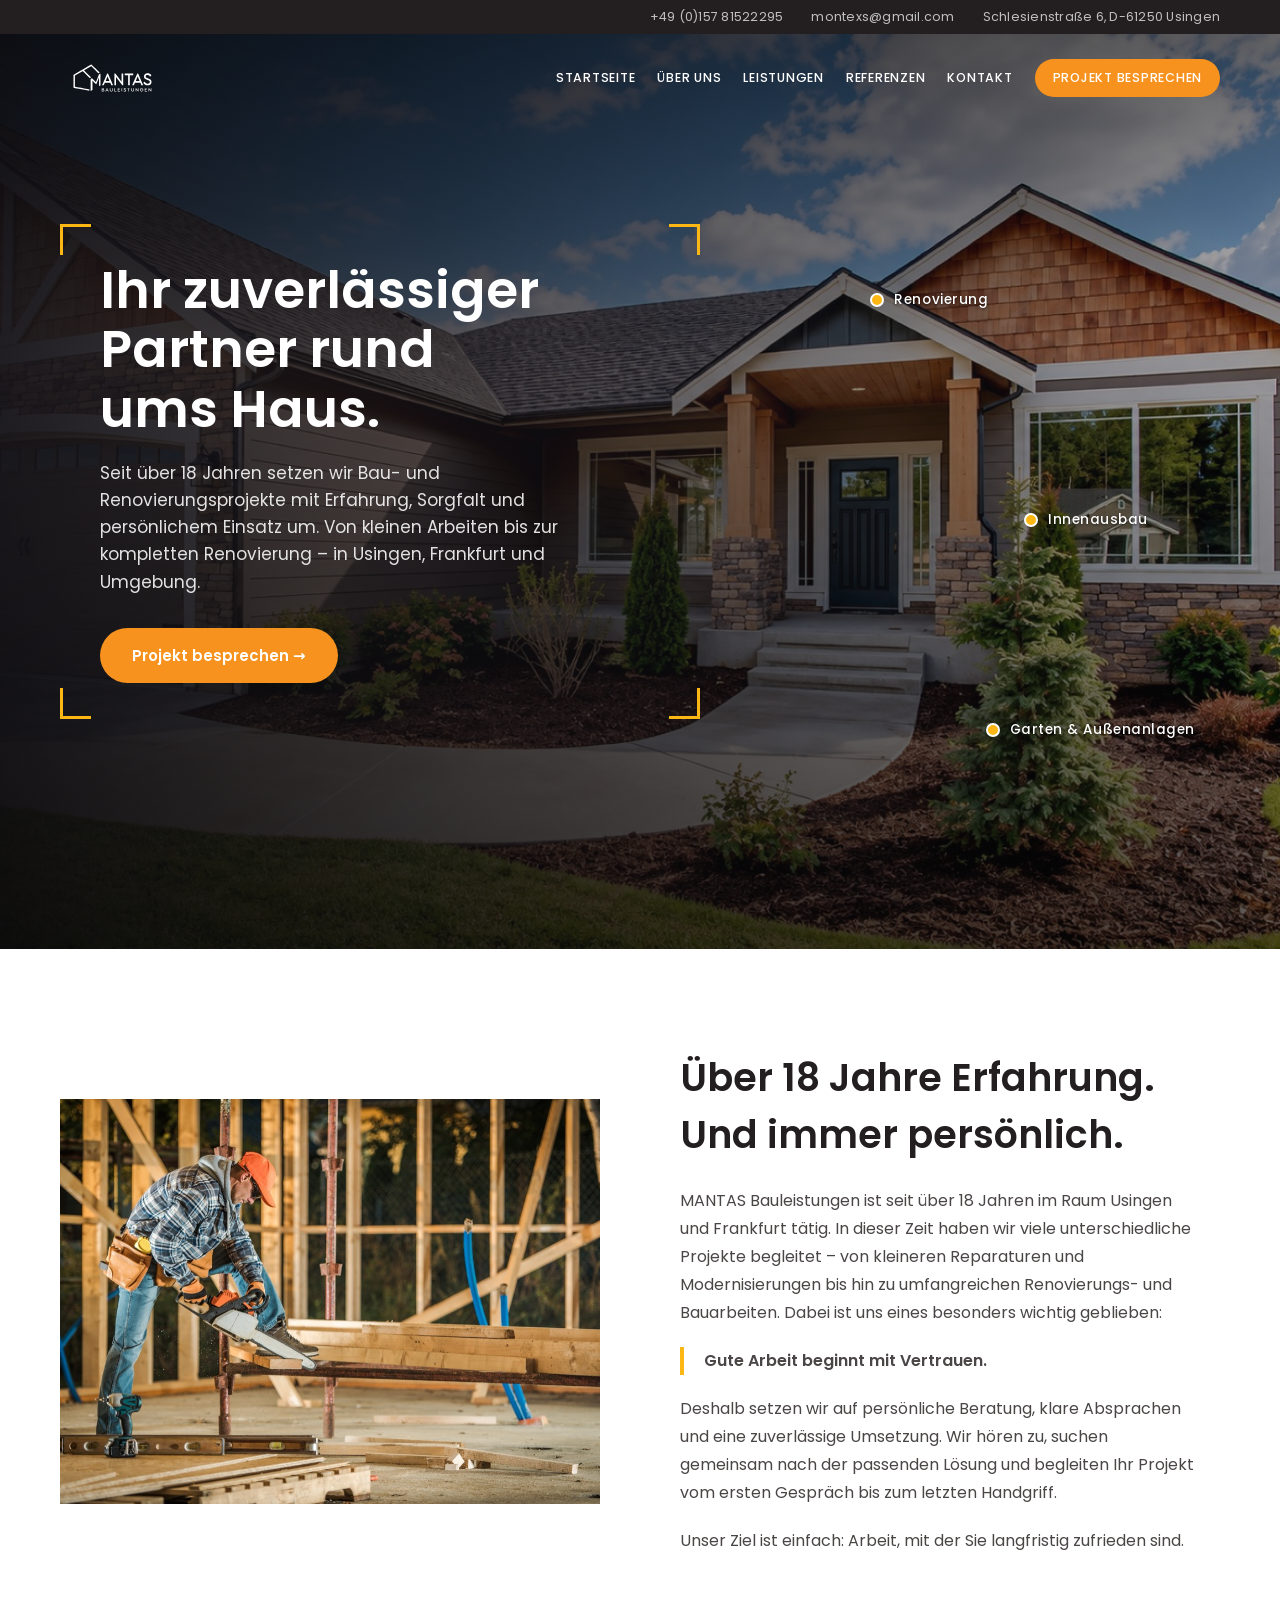
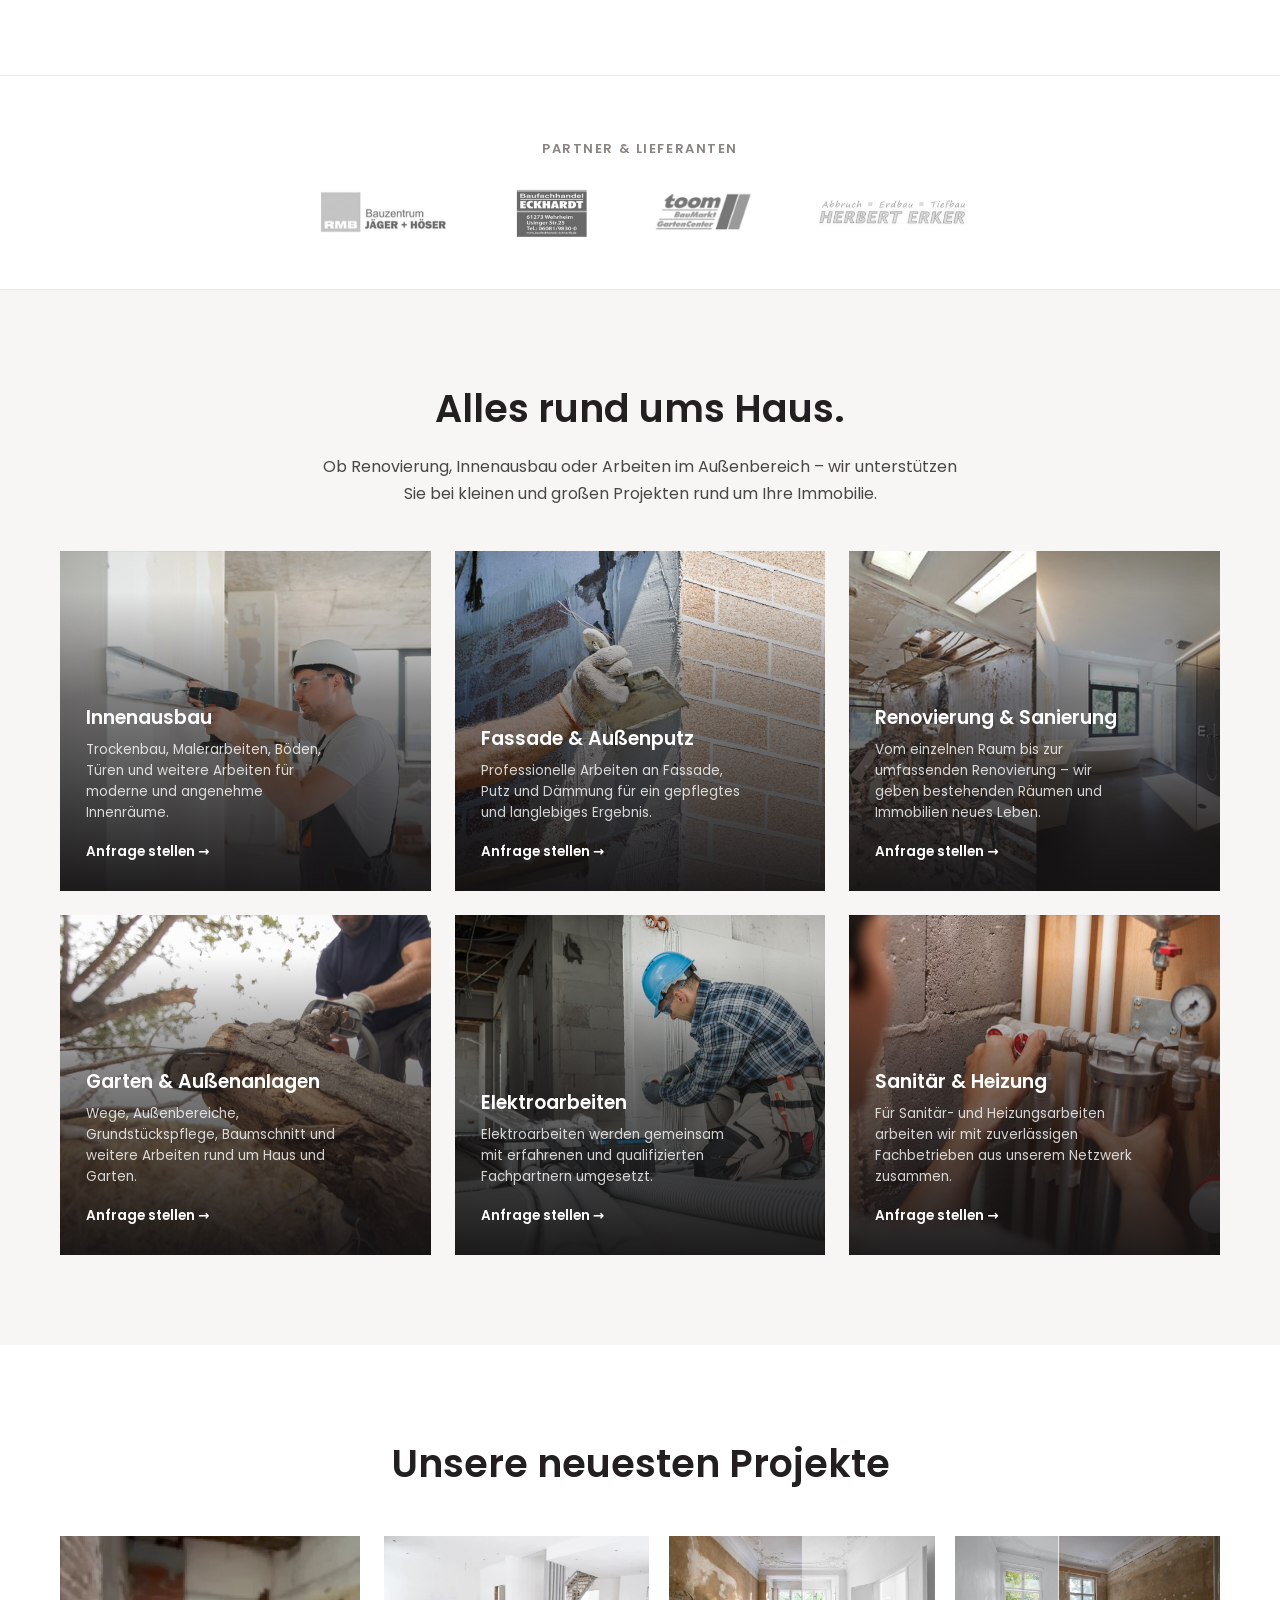
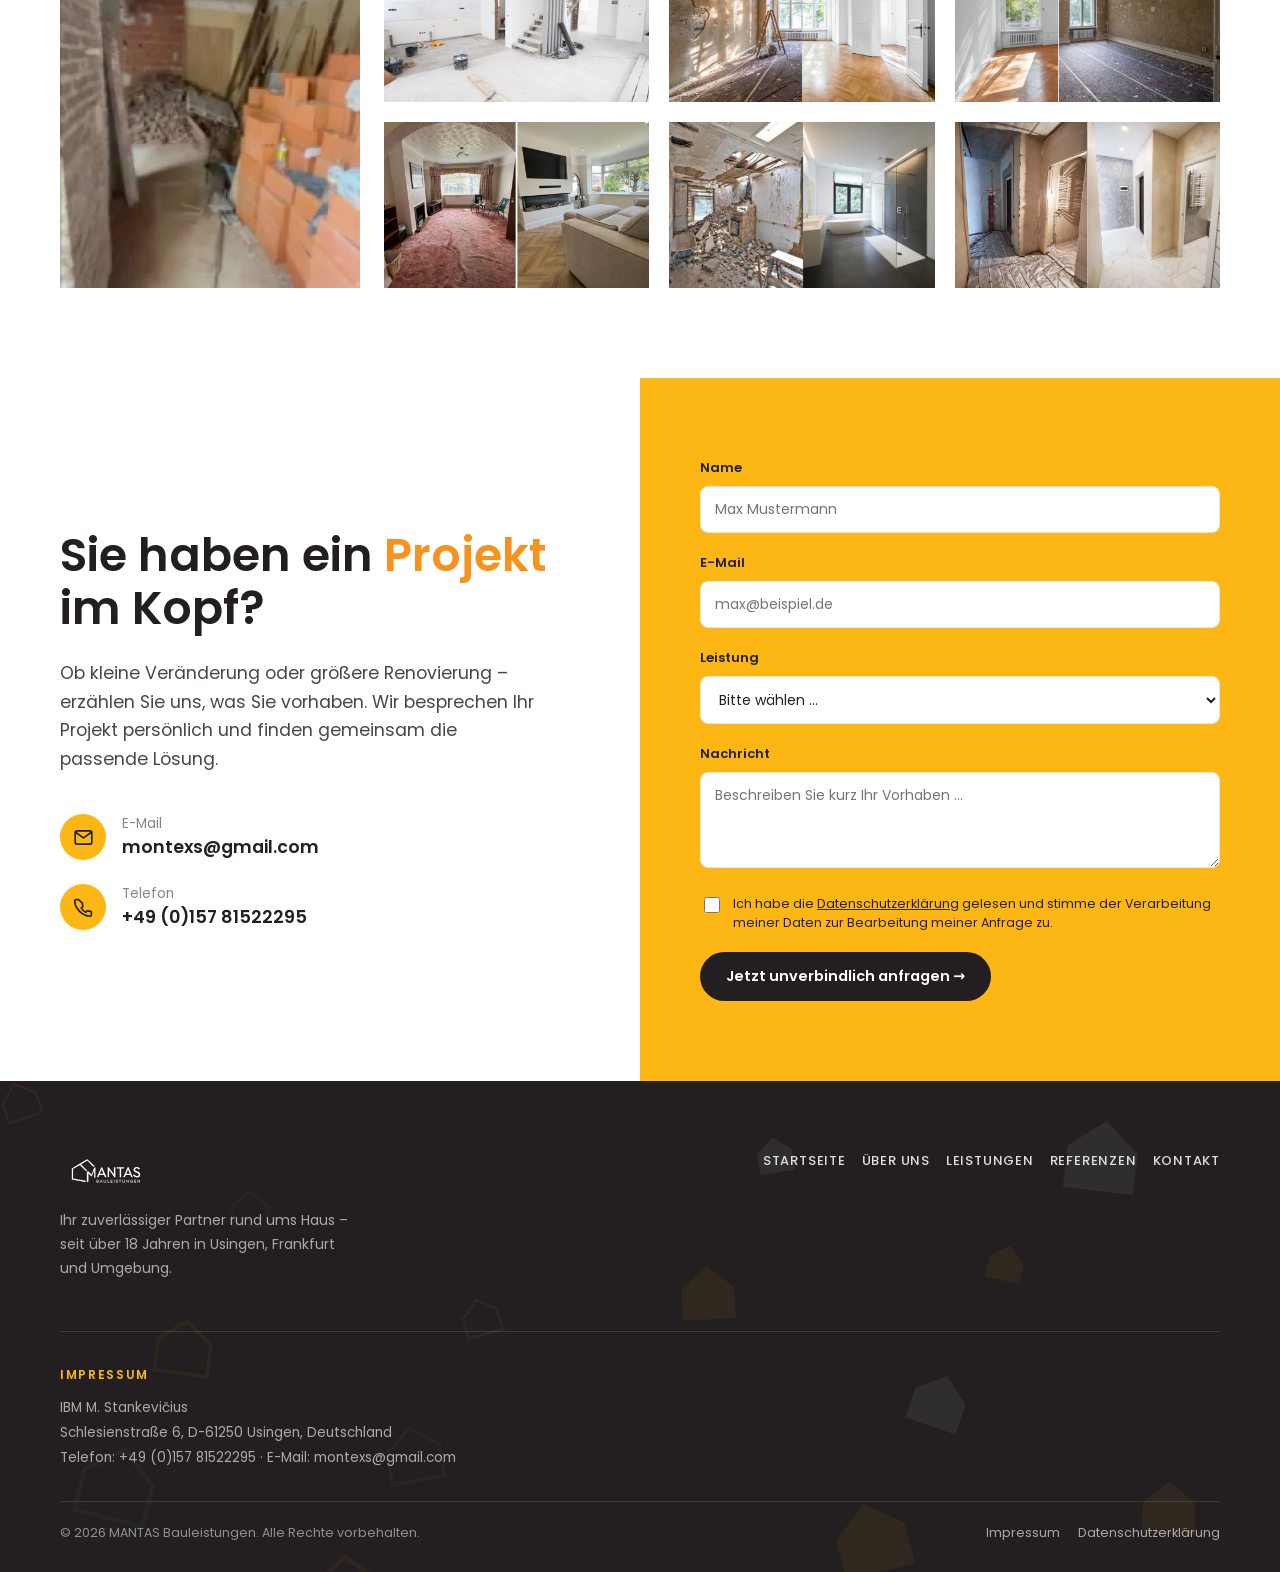
==== commit 146beabb: "Remove all eyebrow labels The small uppercase label above each heading (BAU · RENOVIERUNG · AUSSENAN" ====
--- a/index.html
+++ b/index.html
@@ -84,7 +84,6 @@
     <div class="hero__inner">
       <div class="hero__frame">
         <span class="corner" aria-hidden="true"></span>
-        <p class="eyebrow eyebrow--on-dark">Bau · Renovierung · Außenanlagen</p>
         <h1>Ihr zuverlässiger Partner rund ums Haus.</h1>
         <p class="hero__lead">Seit über 18 Jahren setzen wir Bau- und Renovierungsprojekte mit Erfahrung, Sorgfalt und persönlichem Einsatz um. Von kleinen Arbeiten bis zur kompletten Renovierung – in Usingen, Frankfurt und Umgebung.</p>
         <a class="btn btn--primary" href="#kontakt">Projekt besprechen →</a>
@@ -99,7 +98,6 @@
         <img src="assets/about.jpg" alt="Handwerker beim Zuschnitt von Konstruktionsholz auf der Baustelle" width="1100" height="825" loading="lazy">
       </div>
       <div class="about__content">
-        <p class="eyebrow">Über uns</p>
         <h2>Über 18 Jahre Erfahrung. Und immer persönlich.</h2>
         <p>MANTAS Bauleistungen ist seit über 18 Jahren im Raum Usingen und Frankfurt tätig. In dieser Zeit haben wir viele unterschiedliche Projekte begleitet – von kleineren Reparaturen und Modernisierungen bis hin zu umfangreichen Renovierungs- und Bauarbeiten. Dabei ist uns eines besonders wichtig geblieben:</p>
         <p class="about__quote">Gute Arbeit beginnt mit Vertrauen.</p>
@@ -123,7 +121,6 @@
   <!-- ===== Leistungen ===== -->
   <section class="services" id="leistungen">
     <div class="services__inner">
-      <p class="eyebrow eyebrow--center">Leistungen</p>
       <h2>Alles rund ums Haus.</h2>
       <p class="services__lead">Ob Renovierung, Innenausbau oder Arbeiten im Außenbereich – wir unterstützen Sie bei kleinen und großen Projekten rund um Ihre Immobilie.</p>
 
--- a/styles.css
+++ b/styles.css
@@ -129,17 +129,6 @@
 
 .text-link { font-size: 14px; font-weight: 600; }
 
-/* ---------- Eyebrow labels ----------------------------------------------- */
-
-.eyebrow {
-  font-size: 12.5px; font-weight: 600;
-  letter-spacing: .16em; text-transform: uppercase;
-  color: var(--orange);
-  margin: 0 0 14px;
-}
-.eyebrow--on-dark { color: var(--gold); }
-.eyebrow--center  { text-align: center; }
-
 /* ---------- Utility bar -------------------------------------------------- */
 
 .topbar {
@@ -553,10 +542,6 @@
 
 .legal { padding: 70px var(--pad) 90px; }
 .legal__inner { max-width: 820px; margin-inline: auto; }
-.legal__eyebrow {
-  color: var(--ink-muted); font-size: 13px; font-weight: 600;
-  letter-spacing: .12em; text-transform: uppercase; margin: 0 0 12px;
-}
 .legal h1 {
   font-size: clamp(30px, 4.4vw, 44px); line-height: 1.15; margin-bottom: 16px;
 }
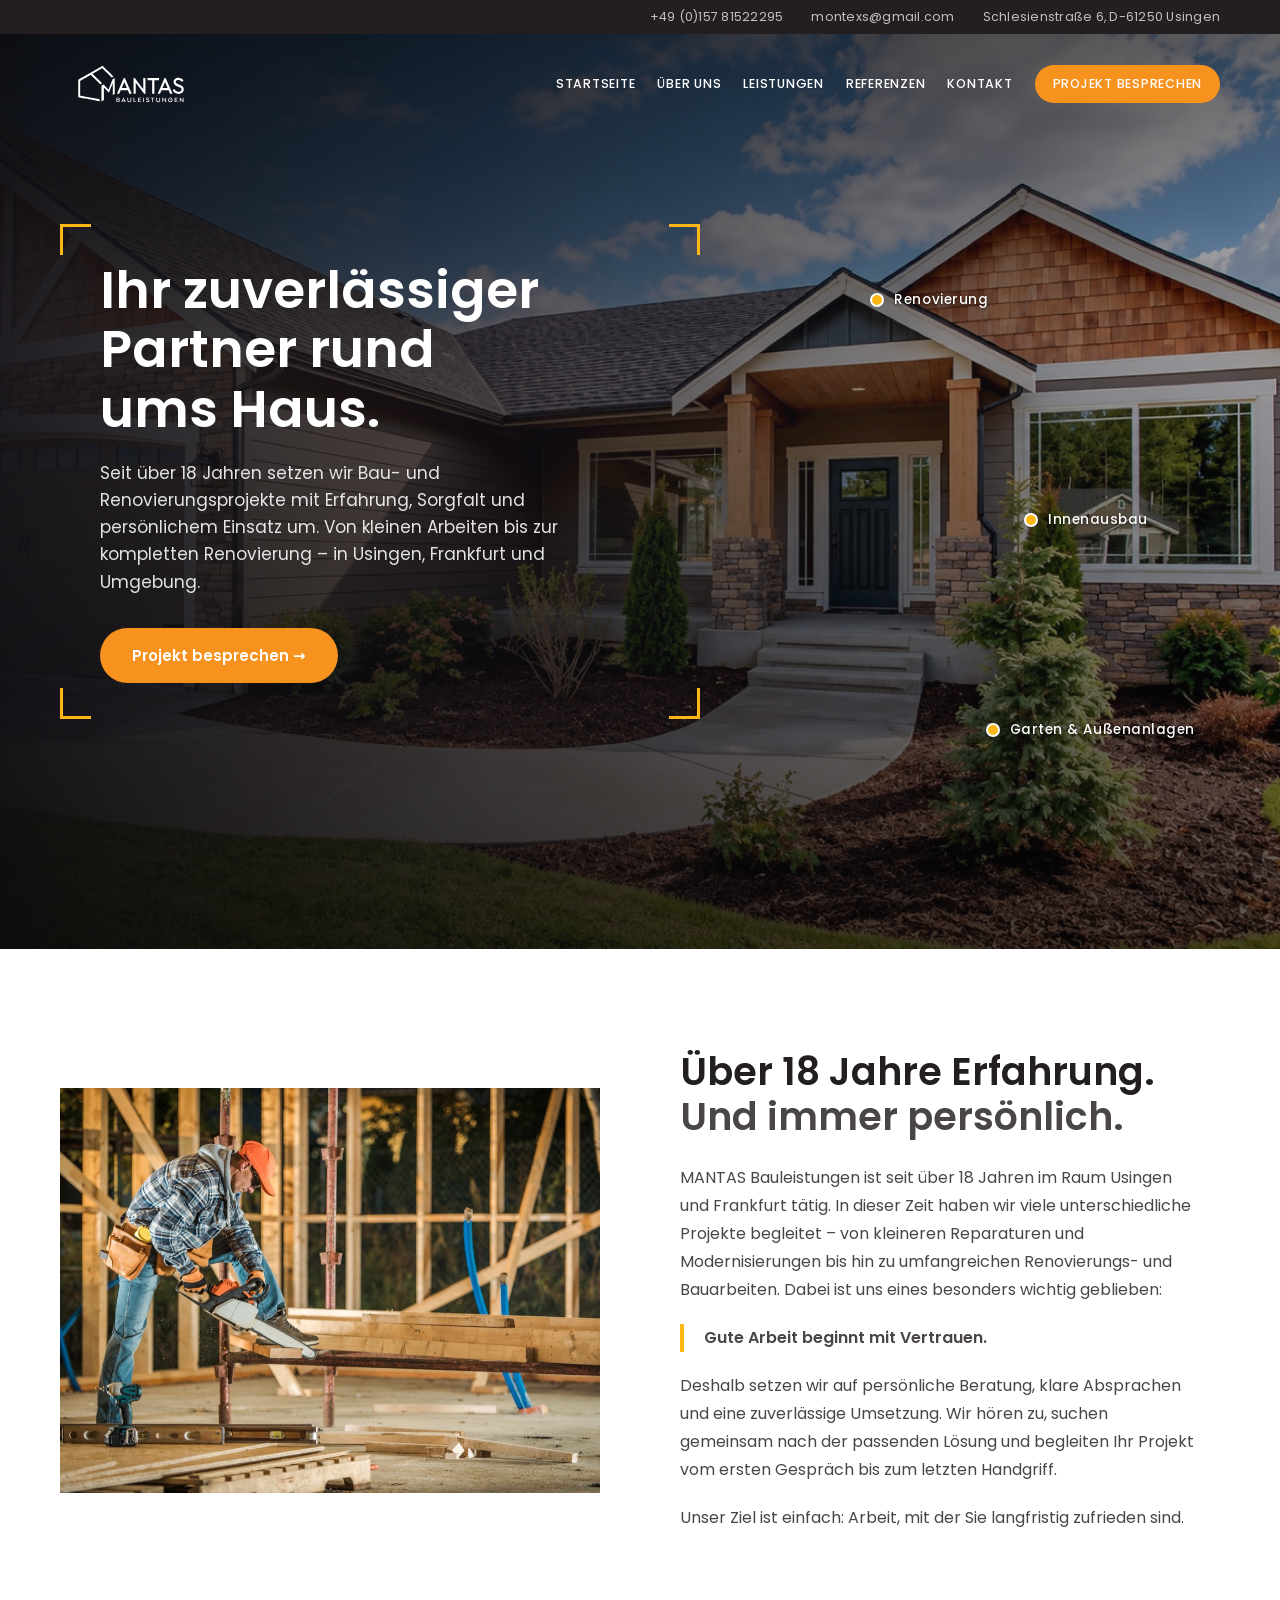
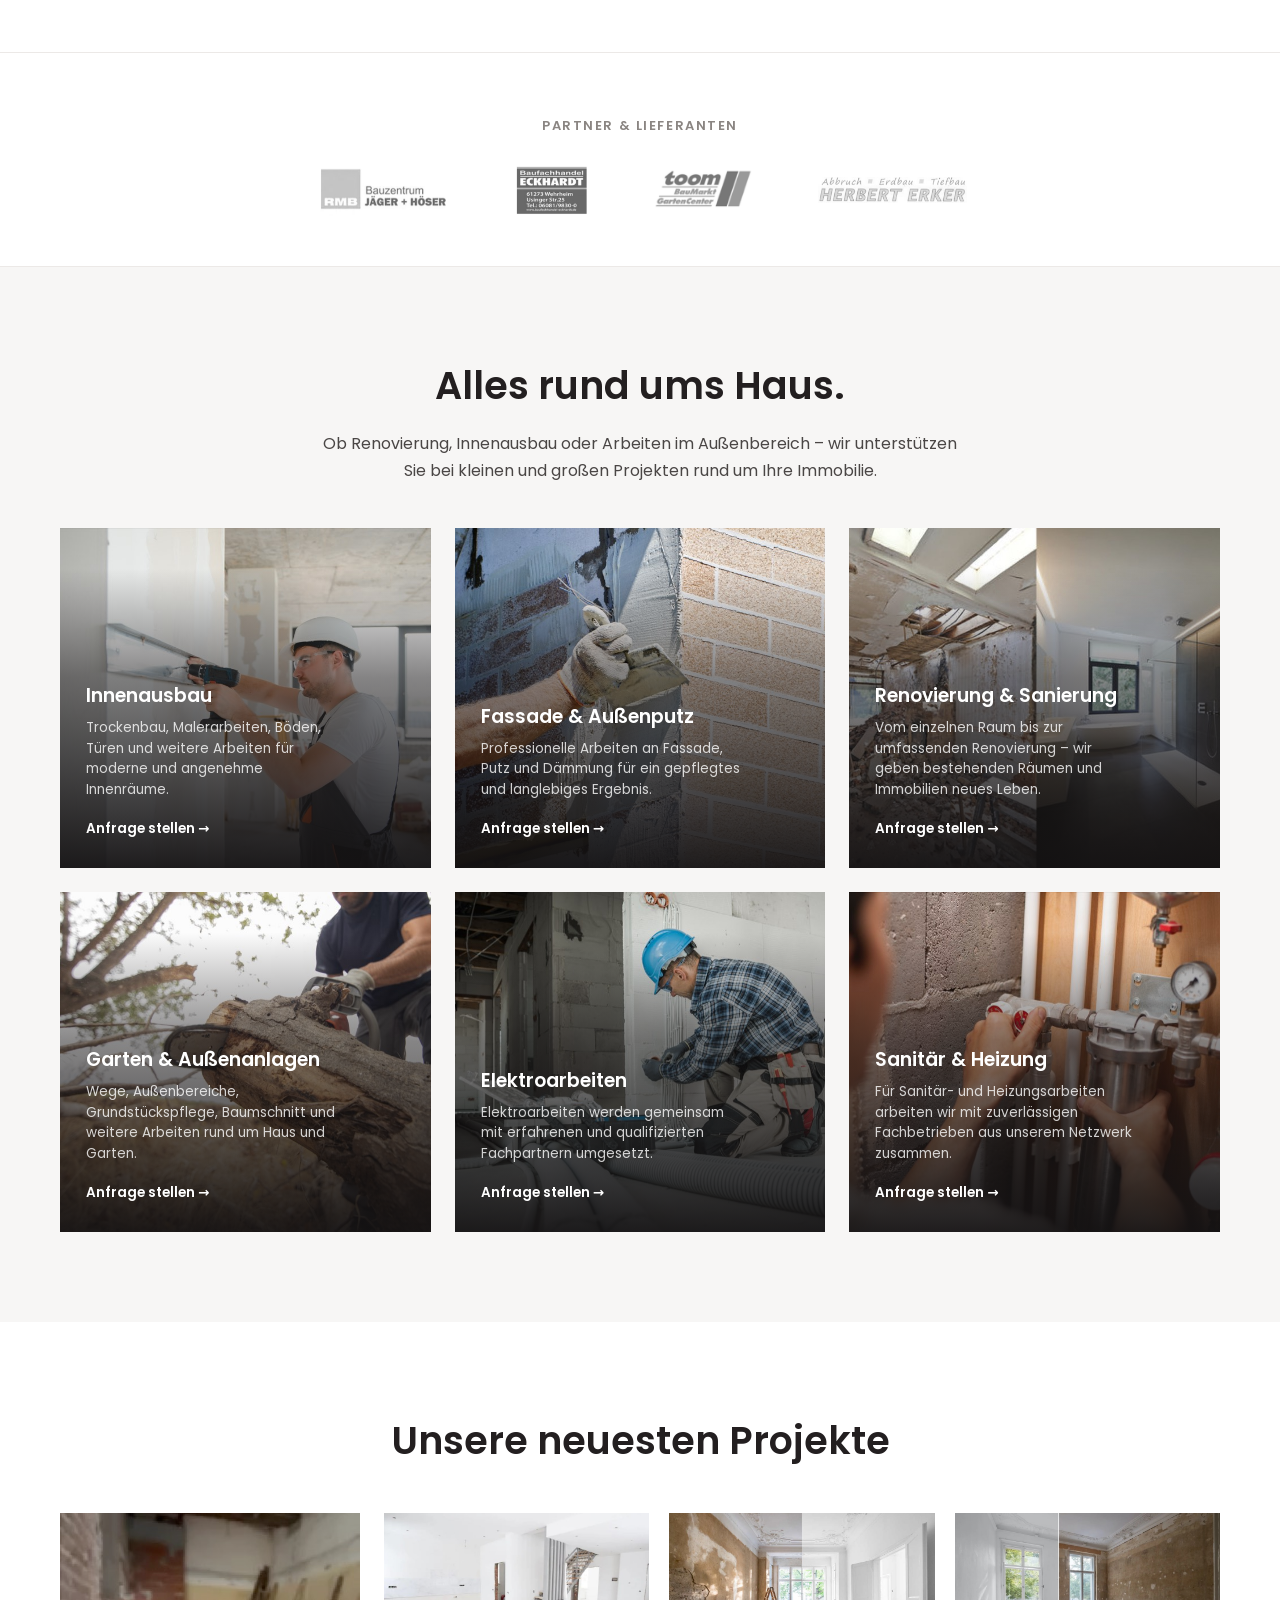
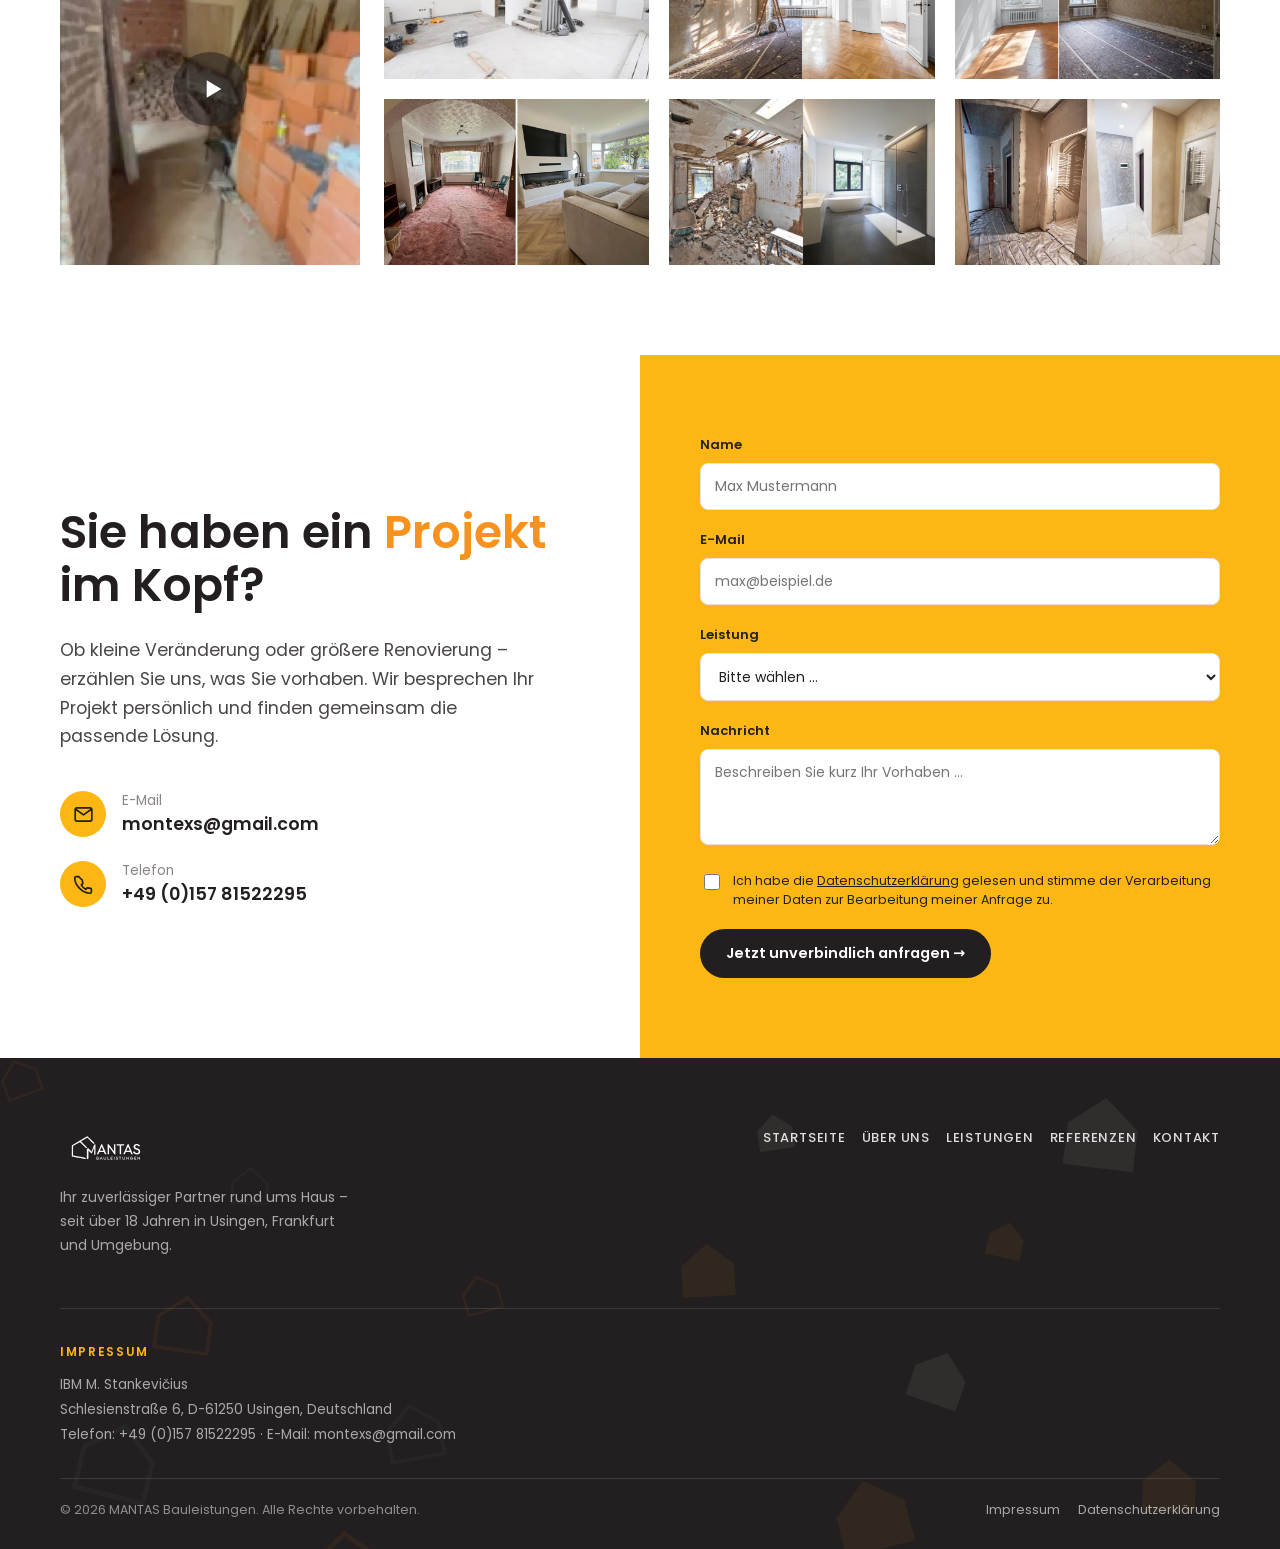
==== commit 57a798bd: "Video opens in the lightbox, bigger logo, cleaner about headline - The showreel is now a gallery ite" ====
--- a/index.html
+++ b/index.html
@@ -98,7 +98,7 @@
         <img src="assets/about.jpg" alt="Handwerker beim Zuschnitt von Konstruktionsholz auf der Baustelle" width="1100" height="825" loading="lazy">
       </div>
       <div class="about__content">
-        <h2>Über 18 Jahre Erfahrung. Und immer persönlich.</h2>
+        <h2>Über 18 Jahre Erfahrung.<br><span class="about__h2-second">Und immer persönlich.</span></h2>
         <p>MANTAS Bauleistungen ist seit über 18 Jahren im Raum Usingen und Frankfurt tätig. In dieser Zeit haben wir viele unterschiedliche Projekte begleitet – von kleineren Reparaturen und Modernisierungen bis hin zu umfangreichen Renovierungs- und Bauarbeiten. Dabei ist uns eines besonders wichtig geblieben:</p>
         <p class="about__quote">Gute Arbeit beginnt mit Vertrauen.</p>
         <p>Deshalb setzen wir auf persönliche Beratung, klare Absprachen und eine zuverlässige Umsetzung. Wir hören zu, suchen gemeinsam nach der passenden Lösung und begleiten Ihr Projekt vom ersten Gespräch bis zum letzten Handgriff.</p>
@@ -188,10 +188,15 @@
   <section class="gallery" id="referenzen">
     <h2>Unsere neuesten Projekte</h2>
     <div class="gallery__grid">
-      <div class="gallery__reel">
+      <button type="button" class="gallery__reel gallery__item" data-type="video"
+              data-full="assets/projects.mp4" data-alt="Kurzes Video von einer laufenden Baustelle"
+              aria-label="Video abspielen: Kurzes Video von einer laufenden Baustelle">
         <video class="gallery__video" src="assets/projects.mp4" poster="assets/projects-poster.jpg"
-               autoplay loop muted playsinline preload="none" aria-label="Kurzes Video von einer laufenden Baustelle"></video>
-      </div>
+               autoplay loop muted playsinline preload="none" tabindex="-1" aria-hidden="true"></video>
+        <span class="gallery__play" aria-hidden="true">
+          <svg viewBox="0 0 24 24" fill="currentColor"><path d="M8 5.5v13l11-6.5z"/></svg>
+        </span>
+      </button>
       <div class="gallery__stills">
         <!-- GALERIE:START — wird von "node fotos.js" erzeugt, nicht von Hand bearbeiten -->
         <button type="button" class="gallery__item" data-full="assets/gallery/gallery-1-full.jpg" data-alt="Rohbau eines Wohnhauses mit fertiger Innentreppe" aria-label="Bild 1 von 6 vergrößern: Rohbau eines Wohnhauses mit fertiger Innentreppe">
@@ -352,6 +357,7 @@
 
   <figure class="lightbox__stage">
     <img class="lightbox__img" id="lightboxImg" src="" alt="">
+    <video class="lightbox__video" id="lightboxVideo" controls playsinline preload="metadata" hidden></video>
     <figcaption class="lightbox__caption">
       <span class="lightbox__counter" id="lightboxCounter"></span>
       <span class="lightbox__text" id="lightboxText"></span>
--- a/styles.css
+++ b/styles.css
@@ -157,10 +157,10 @@
 .masthead__inner {
   max-width: var(--maxw); margin-inline: auto;
   display: flex; align-items: center; gap: 18px;
-  height: 88px;
+  height: 100px;
 }
 .logo { flex-shrink: 0; display: block; }
-.logo img { height: 46px; width: auto; }
+.logo img { height: 62px; width: auto; }
 
 .nav {
   margin-left: auto;
@@ -299,7 +299,14 @@
   display: grid; grid-template-columns: 1fr 1fr; gap: 80px; align-items: center;
 }
 .about__media img { width: 100%; aspect-ratio: 4/3; object-fit: cover; }
-.about h2 { font-size: clamp(28px, 3.4vw, 38px); margin-bottom: 24px; }
+.about h2 {
+  font-size: clamp(28px, 3.4vw, 38px);
+  line-height: 1.2;
+  margin-bottom: 24px;
+  text-wrap: balance;
+}
+/* second sentence sits on its own line, one shade lighter for rhythm */
+.about__h2-second { color: var(--ink-soft); }
 .about__quote {
   border-left: 4px solid var(--gold); padding-left: 20px;
   font-size: clamp(17px, 2vw, 19px); font-weight: 600; margin-bottom: 22px;
@@ -394,7 +401,20 @@
 .gallery__reel {
   position: relative; overflow: hidden;
   min-height: 320px; background: var(--ink);
-}
+  padding: 0; border: 0; cursor: pointer; display: block;
+  font: inherit; color: inherit;
+}
+/* play badge marks the reel as clickable */
+.gallery__play {
+  position: absolute; inset: 0; margin: auto;
+  width: 74px; height: 74px; border-radius: 50%;
+  background: rgba(35,31,32,.55); color: #fff;
+  display: grid; place-items: center;
+  transition: background .2s ease, transform .2s ease;
+  pointer-events: none;
+}
+.gallery__play svg { width: 32px; height: 32px; margin-left: 3px; }
+.gallery__reel:hover .gallery__play { background: var(--orange); transform: scale(1.06); }
 .gallery__video {
   position: absolute; inset: 0;
   width: 100%; height: 100%; object-fit: cover;
@@ -435,13 +455,16 @@
   margin: 0; min-width: 0;
   display: flex; flex-direction: column; align-items: center; gap: 16px;
 }
-.lightbox__img {
+.lightbox__img,
+.lightbox__video {
   max-width: 100%;
   max-height: calc(100vh - 190px);
   width: auto; height: auto;
   object-fit: contain;
   background: #1a1819;
 }
+.lightbox__video { min-width: min(420px, 80vw); }
+.lightbox__img[hidden], .lightbox__video[hidden] { display: none; }
 .lightbox__caption {
   display: flex; align-items: baseline; gap: 12px; flex-wrap: wrap;
   justify-content: center; text-align: center;
@@ -652,7 +675,7 @@
 
   /* nav collapses into a panel */
   .masthead { position: relative; background: var(--ink); }
-  .masthead__inner { height: 72px; }
+  .masthead__inner { height: 84px; }
   .nav-toggle { display: flex; margin-left: auto; }
   .nav {
     position: absolute; top: 100%; inset-inline: 0;
@@ -709,7 +732,7 @@
   .topbar { font-size: 11.5px; padding-block: 10px; }
   .topbar__inner { flex-direction: column; gap: 4px; text-align: center; }
 
-  .logo img { height: 38px; }
+  .logo img { height: 50px; }
 
   .hero__inner { padding: 64px var(--pad) 90px; }
   .hero__frame { padding: 24px 20px; }
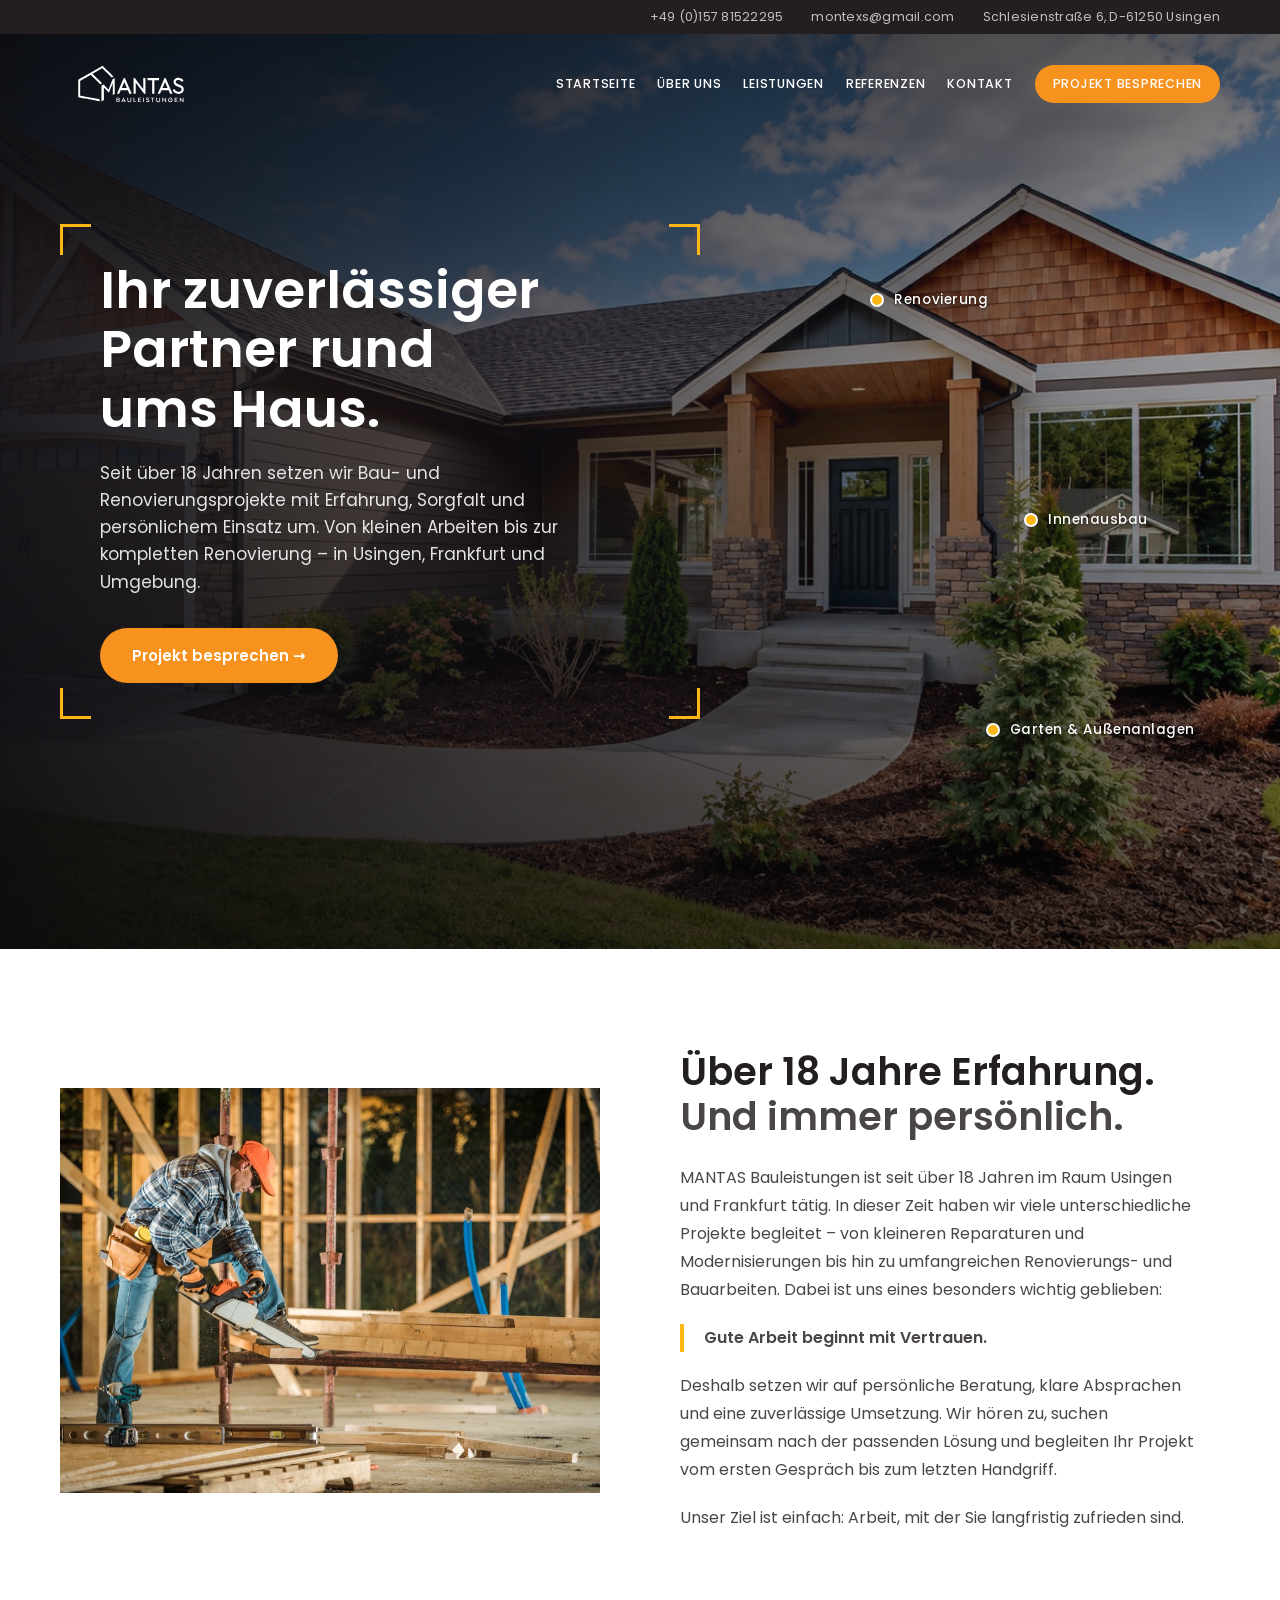
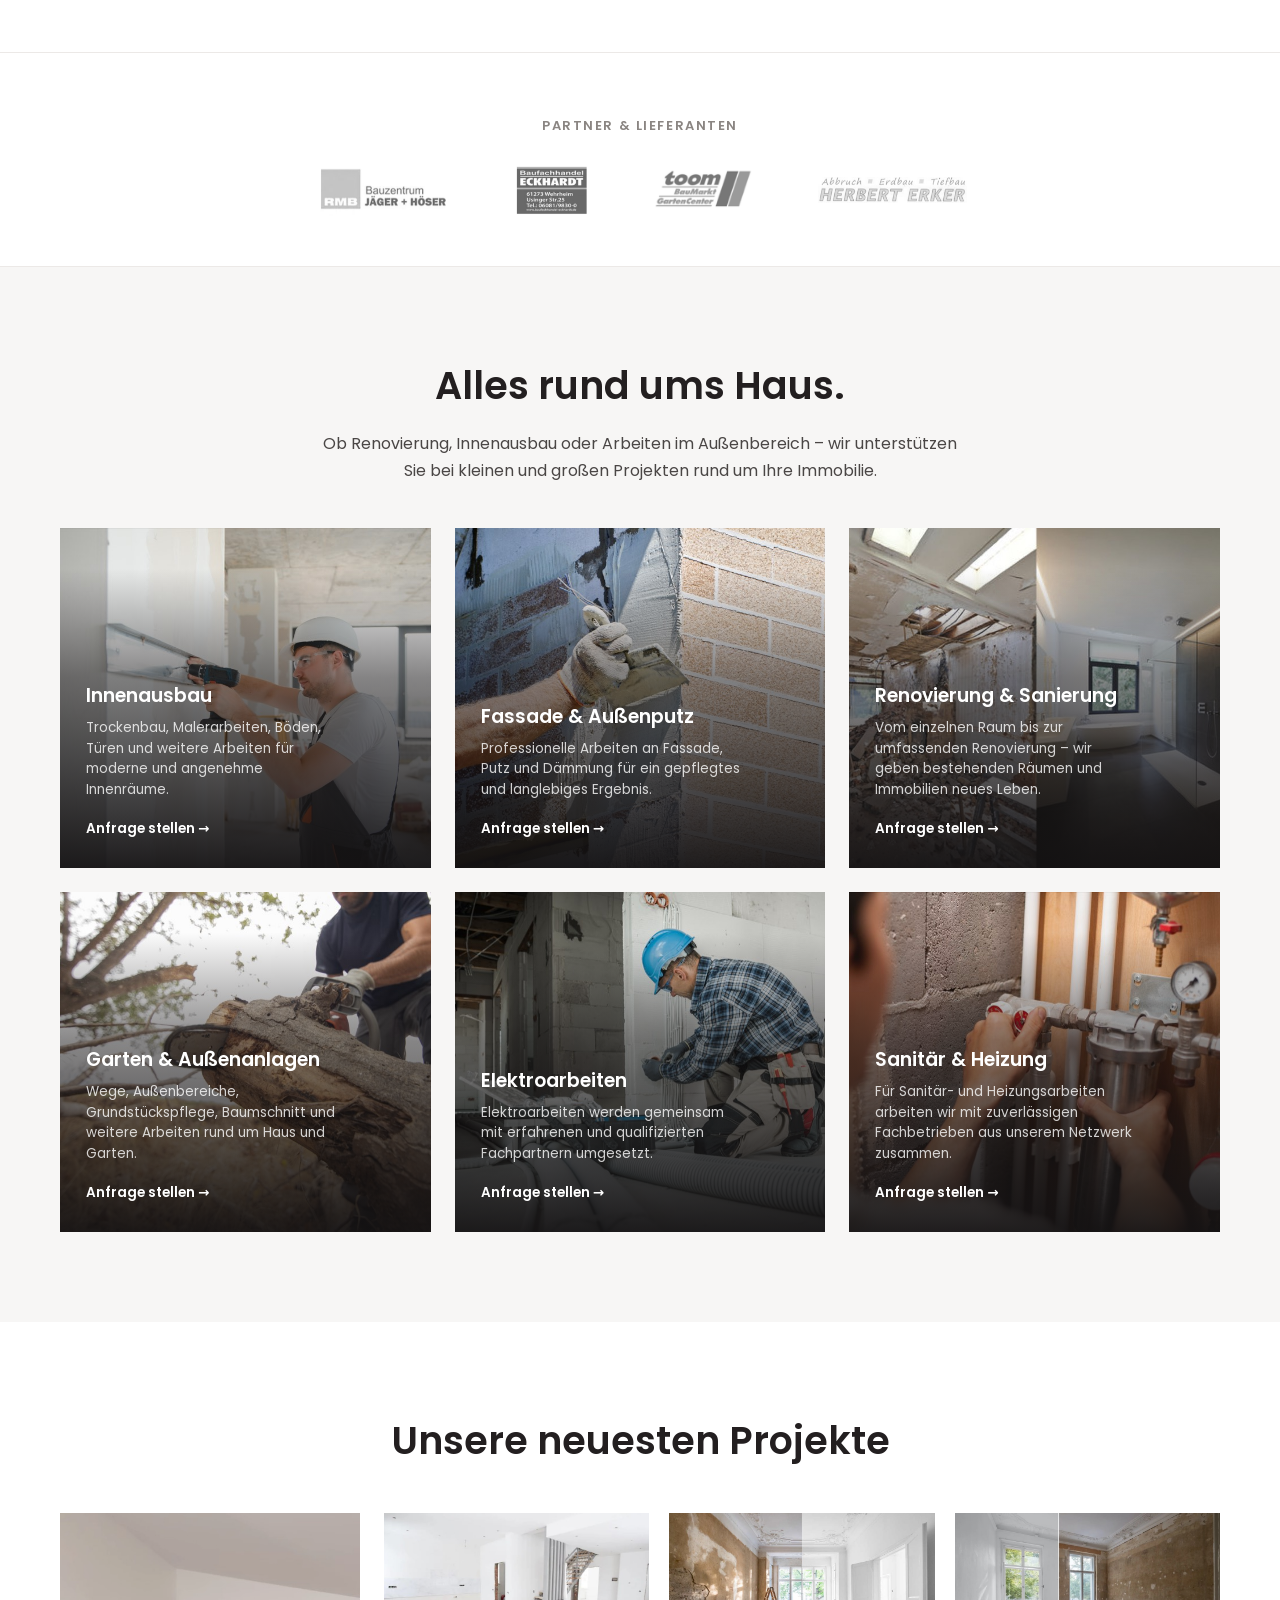
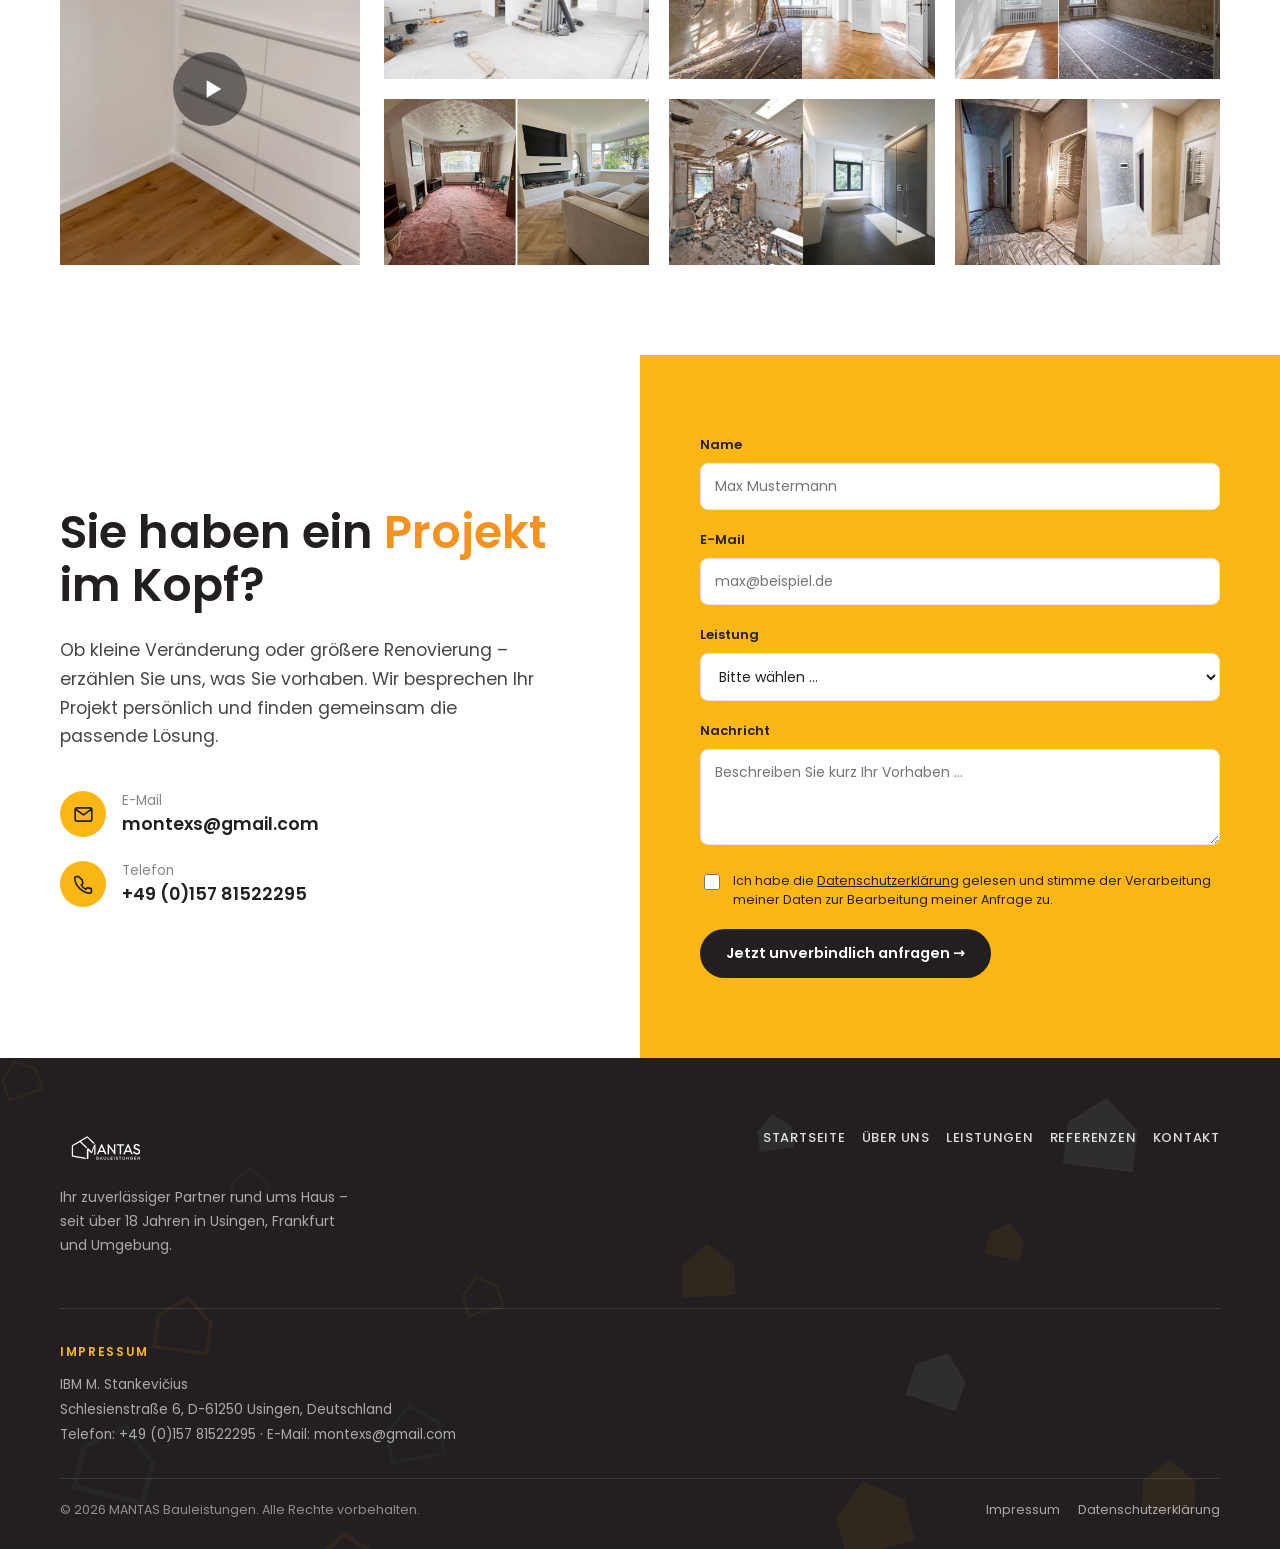
==== commit 606520f2: "Replace showreel with the client's own footage New clip from the client: finished attic room with fi" ====
--- a/index.html
+++ b/index.html
@@ -189,8 +189,8 @@
     <h2>Unsere neuesten Projekte</h2>
     <div class="gallery__grid">
       <button type="button" class="gallery__reel gallery__item" data-type="video"
-              data-full="assets/projects.mp4" data-alt="Kurzes Video von einer laufenden Baustelle"
-              aria-label="Video abspielen: Kurzes Video von einer laufenden Baustelle">
+              data-full="assets/projects.mp4" data-alt="Fertiggestelltes Dachzimmer mit Einbauschrank und Holzboden"
+              aria-label="Video abspielen: Fertiggestelltes Dachzimmer mit Einbauschrank und Holzboden">
         <video class="gallery__video" src="assets/projects.mp4" poster="assets/projects-poster.jpg"
                autoplay loop muted playsinline preload="none" tabindex="-1" aria-hidden="true"></video>
         <span class="gallery__play" aria-hidden="true">
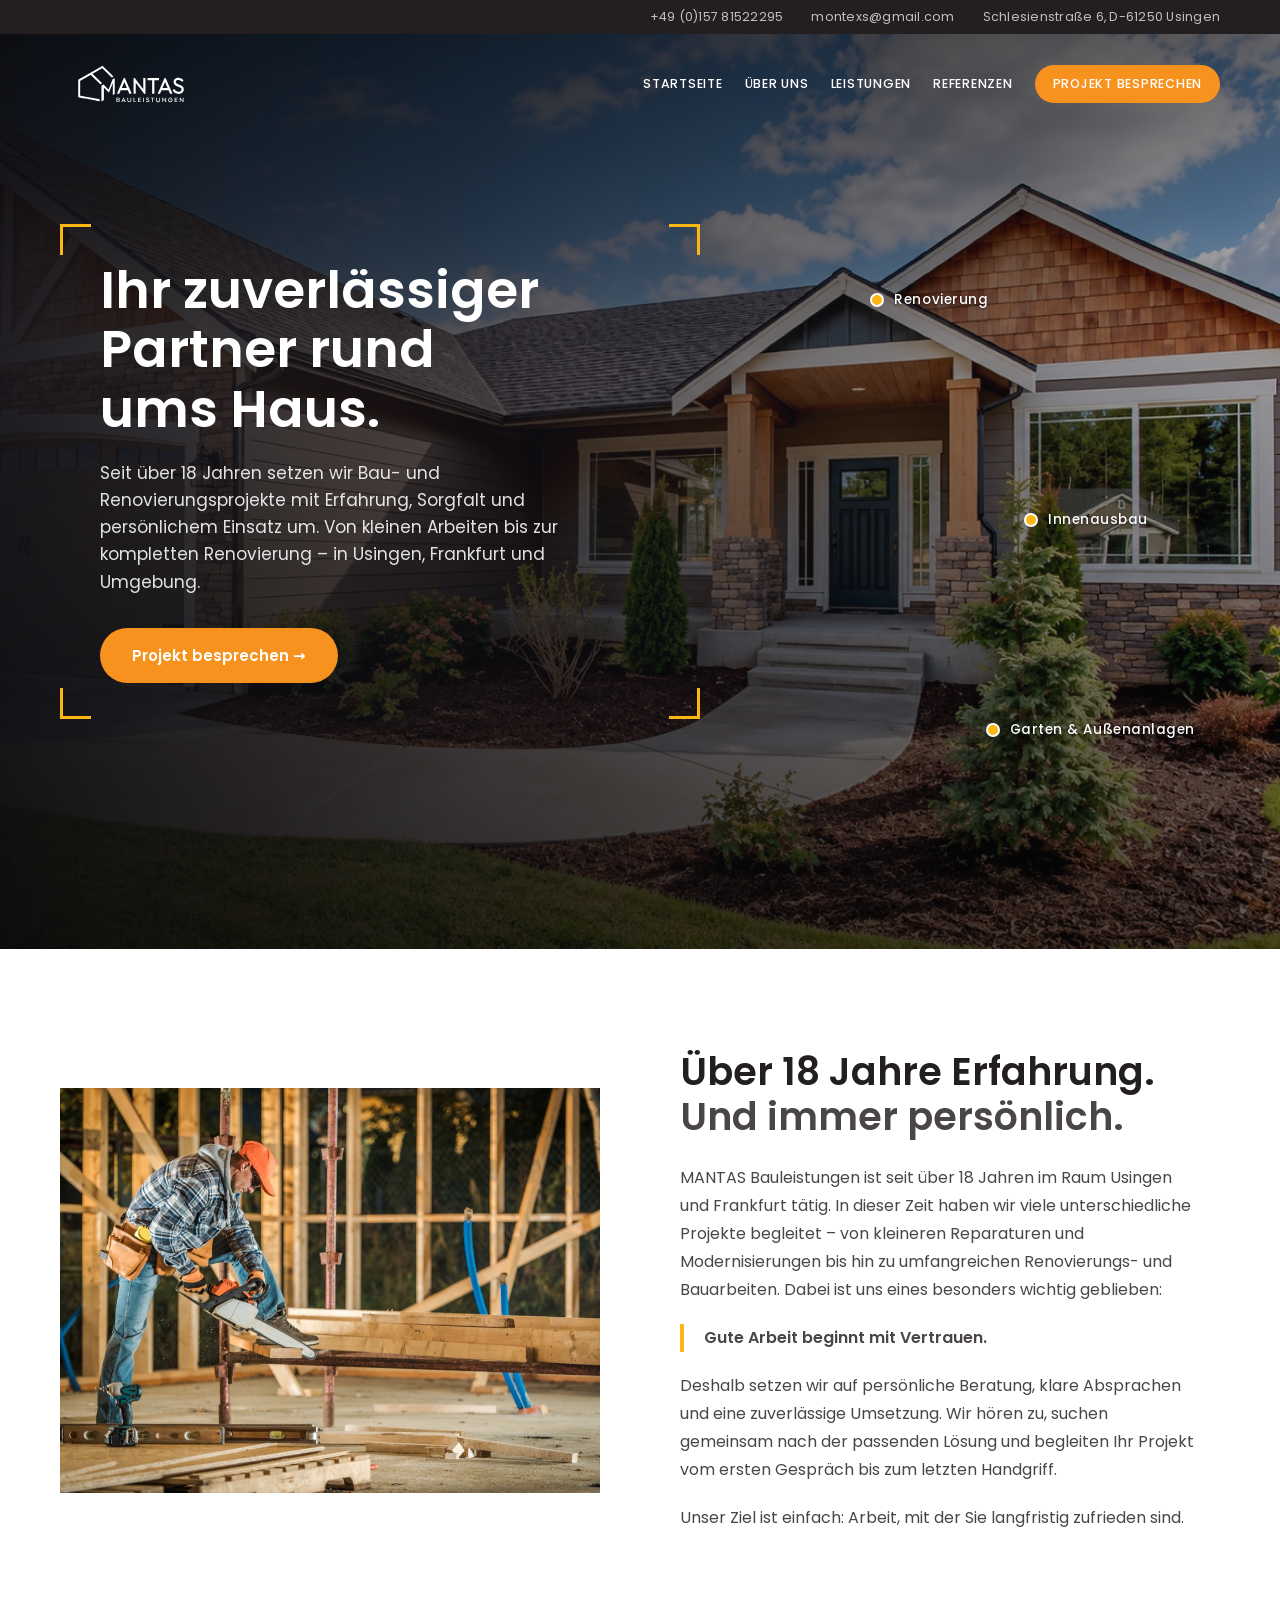
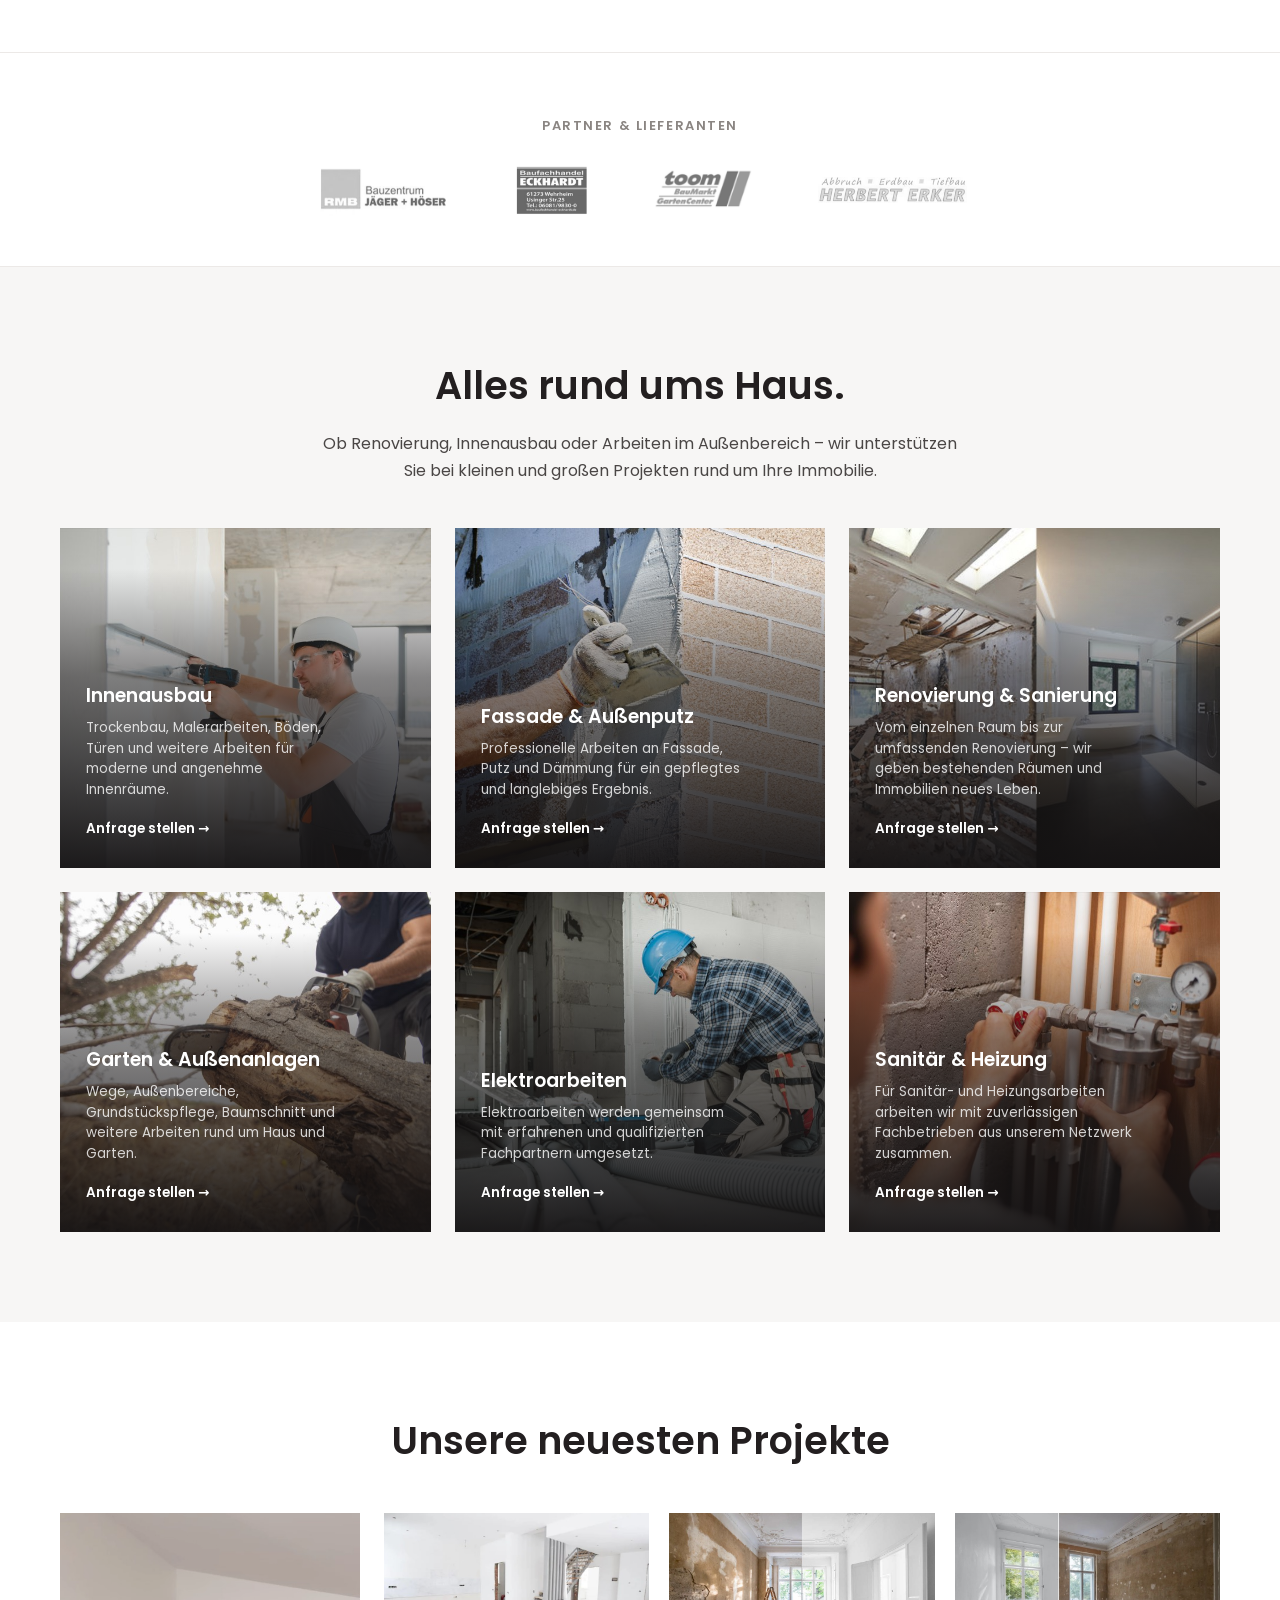
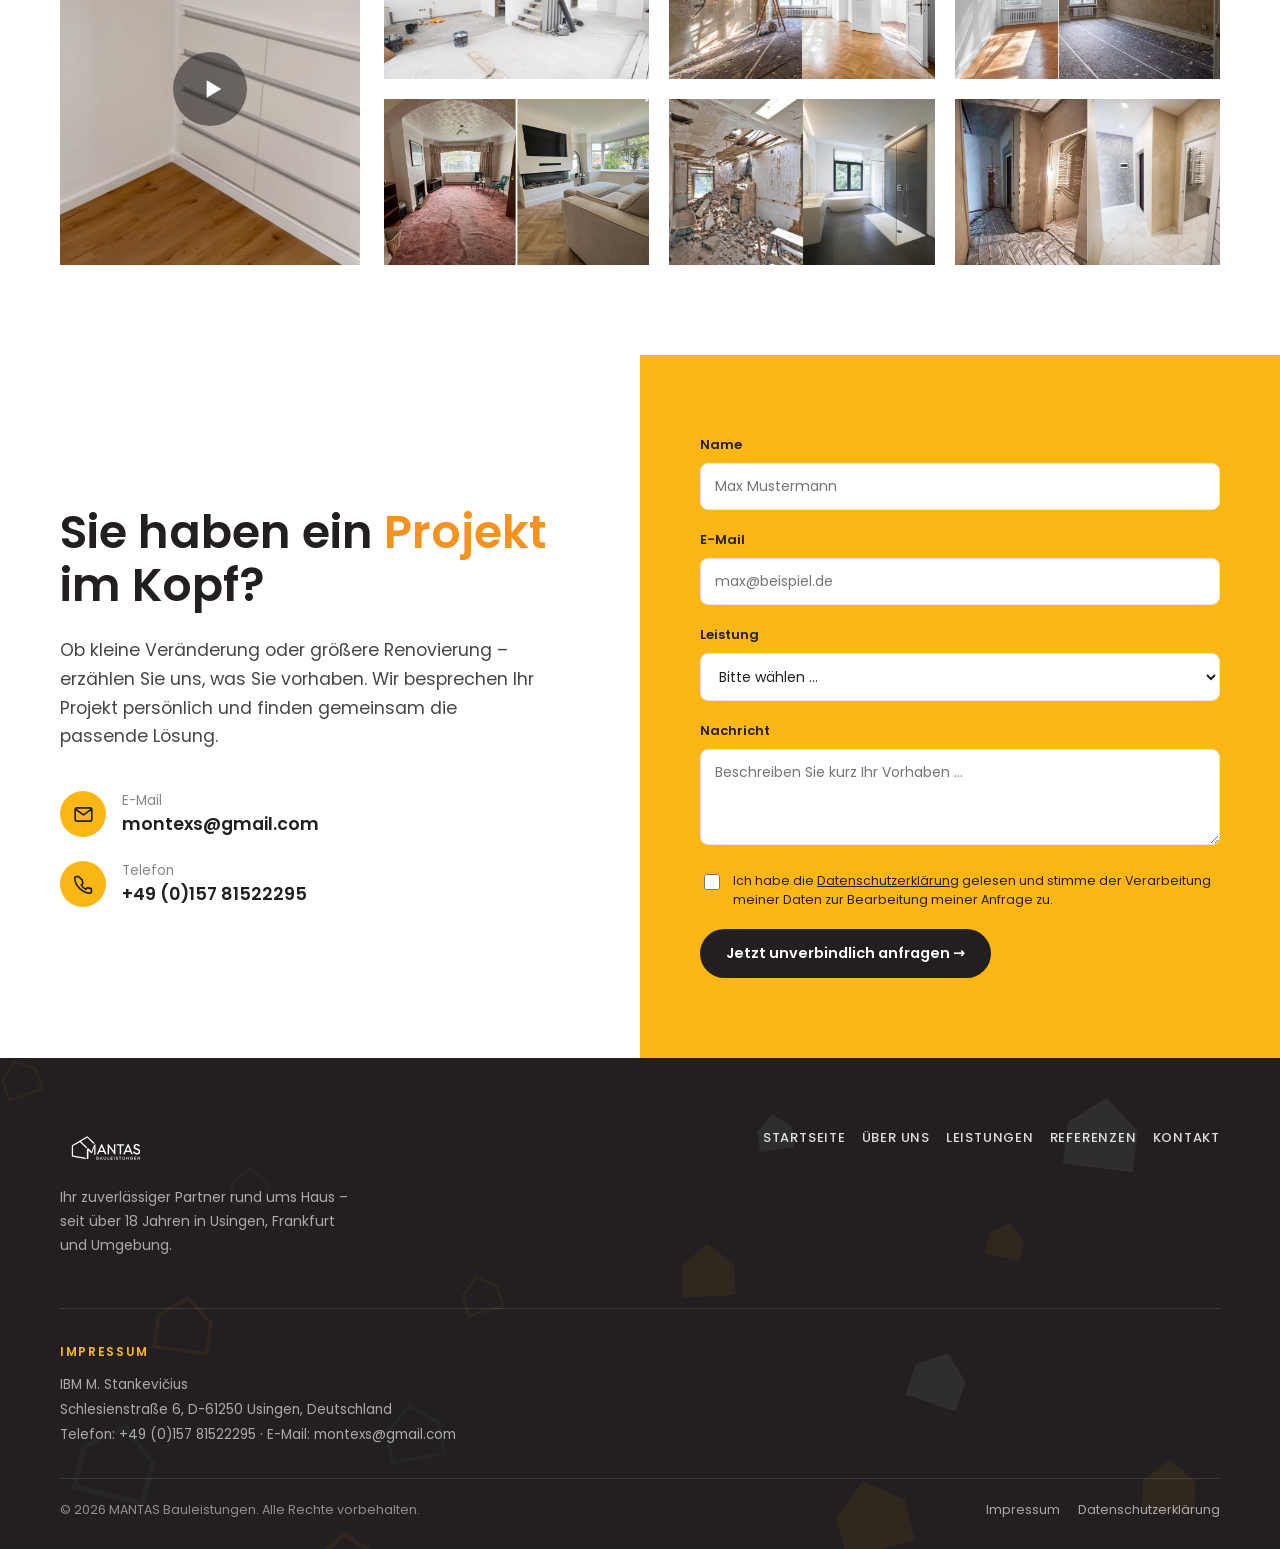
==== commit 1fb1bdc1: "Drop Kontakt from the header nav The orange CTA next to it already points at #kontakt, so the link w" ====
--- a/index.html
+++ b/index.html
@@ -57,7 +57,6 @@
       <a href="#ueber-uns">Über uns</a>
       <a href="#leistungen">Leistungen</a>
       <a href="#referenzen">Referenzen</a>
-      <a href="#kontakt">Kontakt</a>
       <a class="btn btn--primary btn--sm" href="#kontakt">Projekt besprechen</a>
     </nav>
   </div>
--- a/styles.css
+++ b/styles.css
@@ -79,7 +79,7 @@
   font-family: 'Poppins', system-ui, -apple-system, 'Segoe UI', sans-serif;
   font-weight: 400;
   -webkit-font-smoothing: antialiased;
-  overflow-x: hidden;
+  overflow-x: clip;
 }
 
 img, video, svg { max-width: 100%; }
@@ -149,11 +149,21 @@
 /* ---------- Header / nav ------------------------------------------------- */
 
 .masthead {
-  position: absolute; inset-inline: 0; z-index: 20;
+  position: sticky; top: 0; z-index: 20;
   padding-inline: var(--pad);
+  /* pulled back over the hero so the photo still starts at the very top */
+  margin-bottom: -100px;
+  transition: background .25s ease, box-shadow .25s ease;
+}
+/* once the page scrolls, the bar needs its own background to stay readable */
+.masthead--scrolled {
+  background: rgba(28,25,26,.94);
+  box-shadow: 0 1px 0 rgba(255,255,255,.08);
+  backdrop-filter: blur(8px);
+  -webkit-backdrop-filter: blur(8px);
 }
 /* subpages have no hero to sit on top of */
-.masthead--solid { position: relative; background: var(--ink); }
+.masthead--solid { background: var(--ink); margin-bottom: 0; }
 .masthead__inner {
   max-width: var(--maxw); margin-inline: auto;
   display: flex; align-items: center; gap: 18px;
@@ -674,7 +684,7 @@
   .topbar__inner { justify-content: center; gap: 8px 20px; font-size: 12px; }
 
   /* nav collapses into a panel */
-  .masthead { position: relative; background: var(--ink); }
+  .masthead { background: var(--ink); margin-bottom: 0; }
   .masthead__inner { height: 84px; }
   .nav-toggle { display: flex; margin-left: auto; }
   .nav {
@@ -729,8 +739,9 @@
 
 /* --- phone ---------------------------------------------------------------*/
 @media (max-width: 620px) {
-  .topbar { font-size: 11.5px; padding-block: 10px; }
-  .topbar__inner { flex-direction: column; gap: 4px; text-align: center; }
+  /* stacked over three lines it just crowds the logo — the same details
+     are in the contact section and the Impressum */
+  .topbar { display: none; }
 
   .logo img { height: 50px; }
 
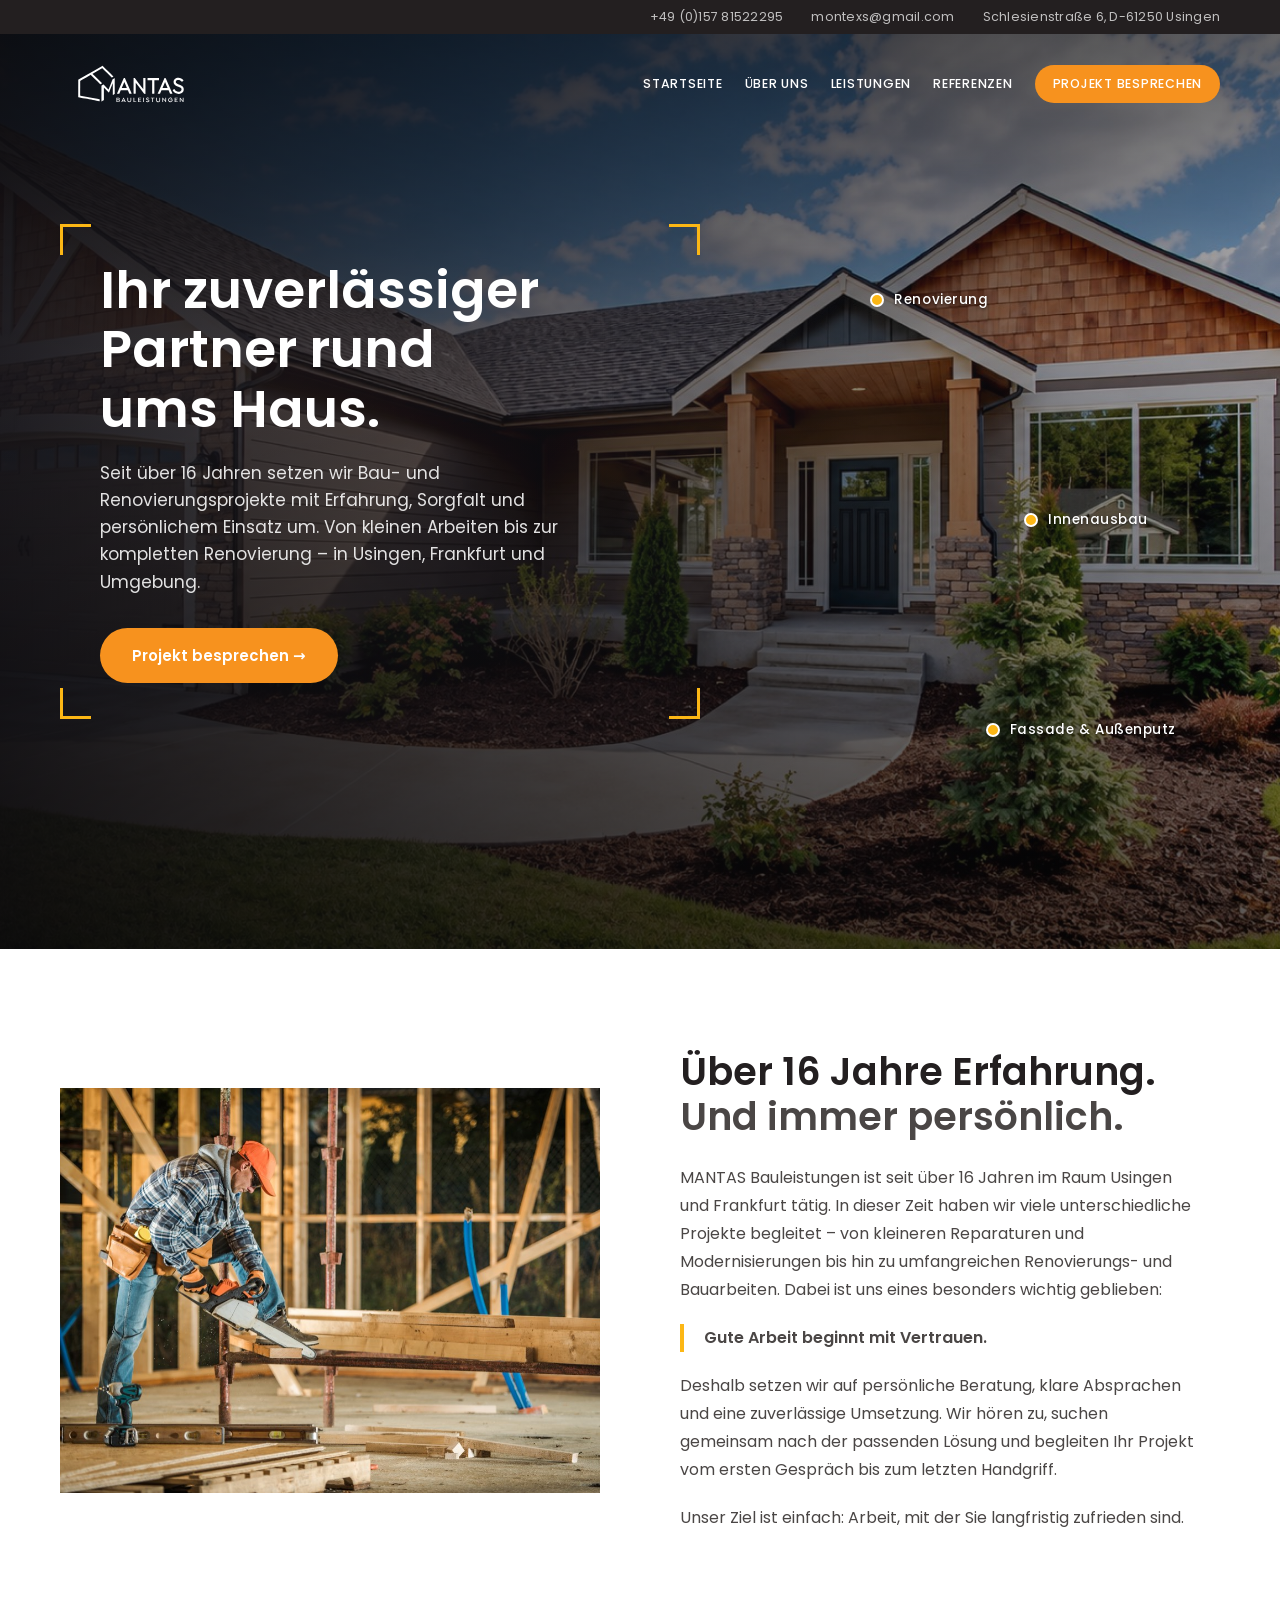
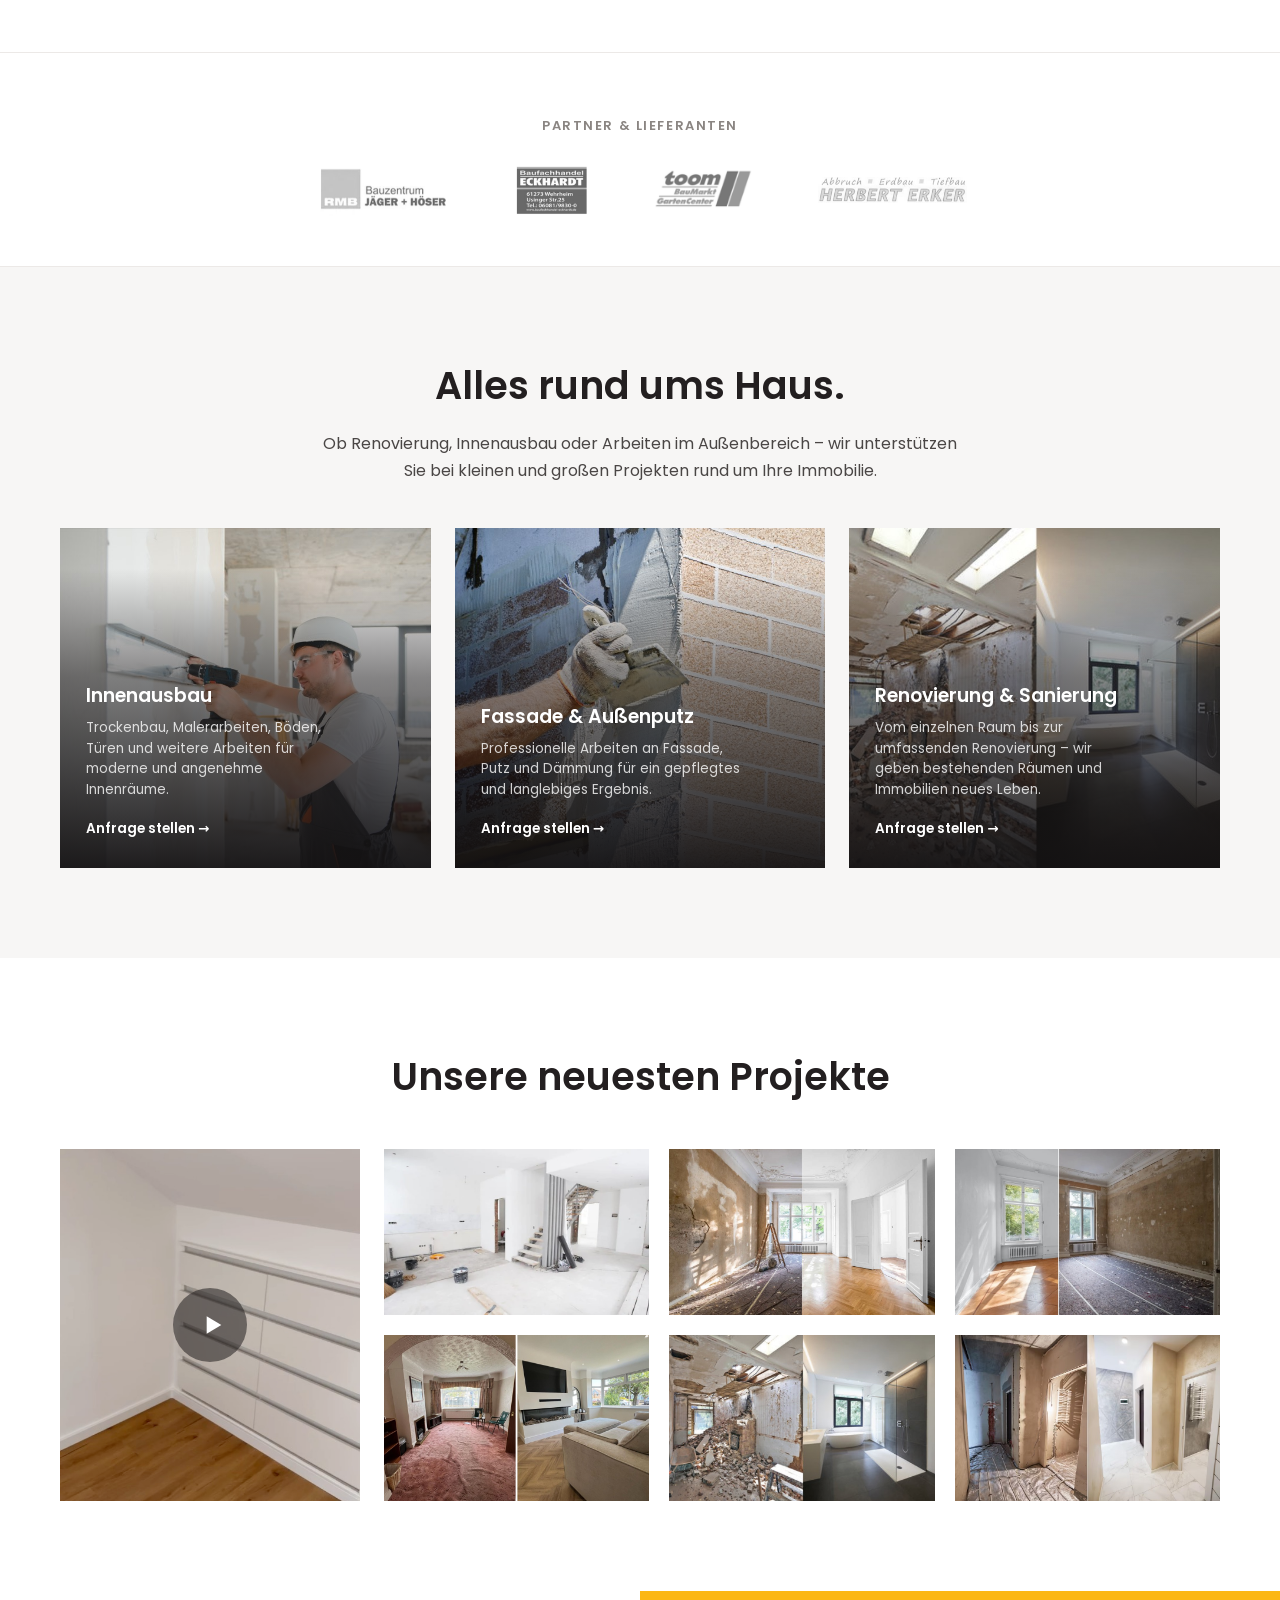
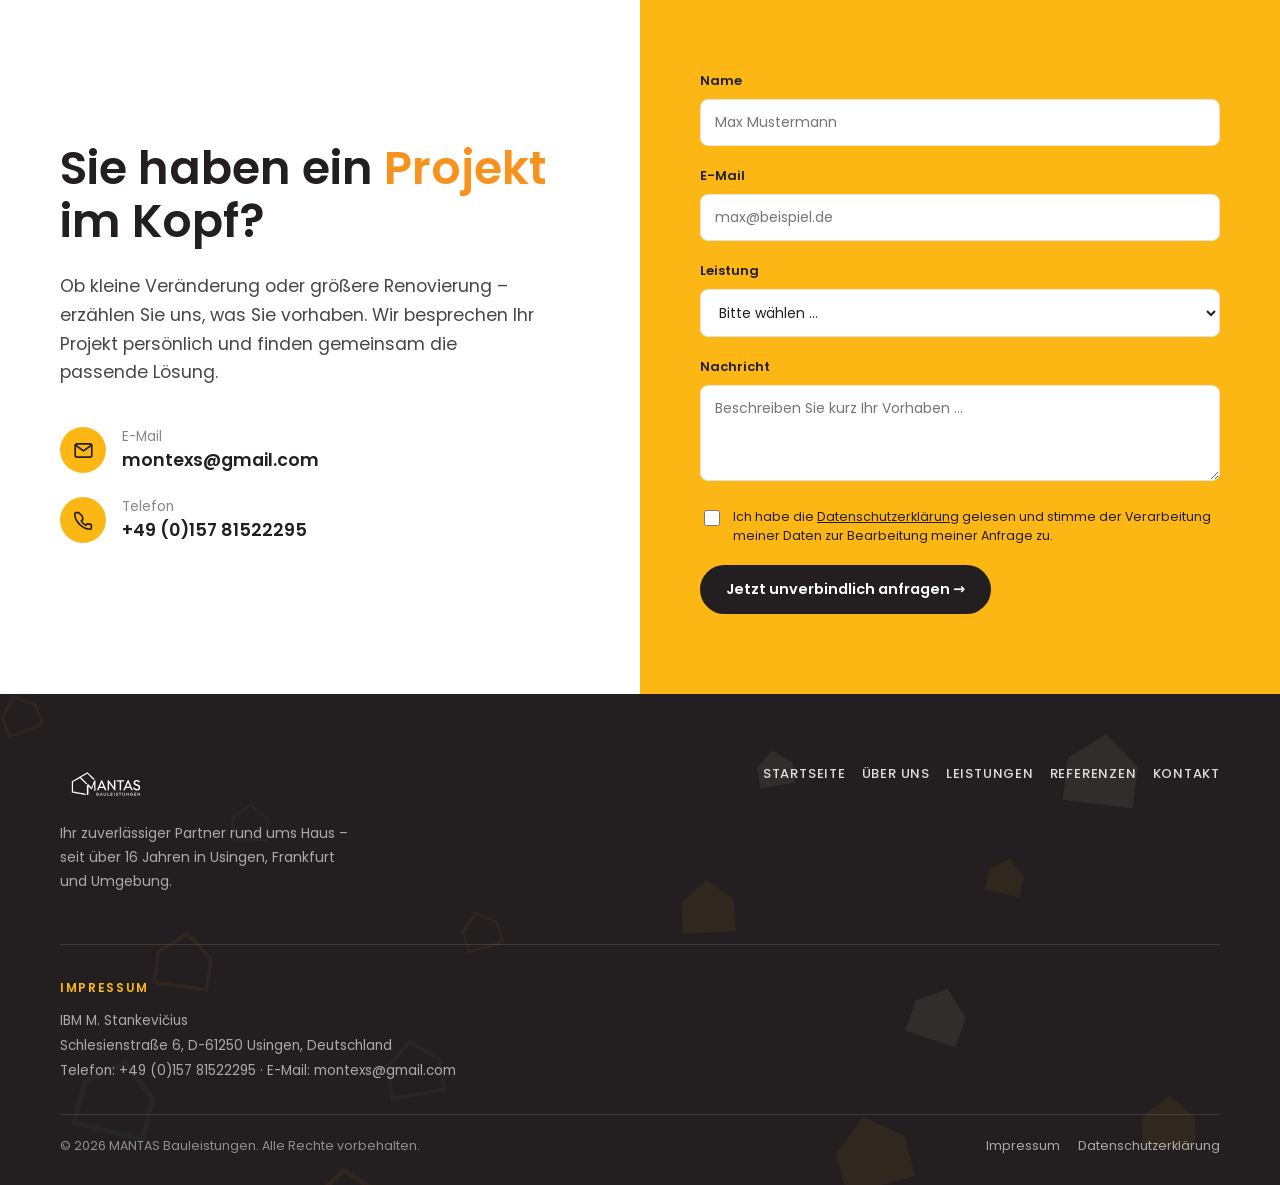
==== commit 856e0605: "Three services instead of six, 16 years instead of 18 - Removed the Garten & Außenanlagen, Elektroar" ====
--- a/index.html
+++ b/index.html
@@ -4,12 +4,12 @@
 <meta charset="utf-8">
 <meta name="viewport" content="width=device-width, initial-scale=1">
 <title>MANTAS Bauleistungen — Ihr zuverlässiger Partner rund ums Haus</title>
-<meta name="description" content="Seit über 18 Jahren Bau, Renovierung und Außenanlagen in Usingen, Frankfurt und Umgebung. Persönliche Beratung, klare Absprachen, zuverlässige Umsetzung.">
+<meta name="description" content="Seit über 16 Jahren Bau, Renovierung und Außenanlagen in Usingen, Frankfurt und Umgebung. Persönliche Beratung, klare Absprachen, zuverlässige Umsetzung.">
 <meta name="theme-color" content="#231F20">
 
 <meta property="og:type" content="website">
 <meta property="og:title" content="MANTAS Bauleistungen — Ihr zuverlässiger Partner rund ums Haus">
-<meta property="og:description" content="Seit über 18 Jahren Bau- und Renovierungsprojekte in Usingen, Frankfurt und Umgebung — von kleinen Arbeiten bis zur kompletten Renovierung.">
+<meta property="og:description" content="Seit über 16 Jahren Bau- und Renovierungsprojekte in Usingen, Frankfurt und Umgebung — von kleinen Arbeiten bis zur kompletten Renovierung.">
 <meta property="og:image" content="assets/hero.jpg">
 <meta property="og:locale" content="de_DE">
 
@@ -77,14 +77,14 @@
       <span class="hotspot__dot"></span><span class="hotspot__label">Innenausbau</span>
     </span>
     <span class="hotspot" style="top:75%; left:77%">
-      <span class="hotspot__dot"></span><span class="hotspot__label">Garten &amp; Außenanlagen</span>
+      <span class="hotspot__dot"></span><span class="hotspot__label">Fassade &amp; Außenputz</span>
     </span>
 
     <div class="hero__inner">
       <div class="hero__frame">
         <span class="corner" aria-hidden="true"></span>
         <h1>Ihr zuverlässiger Partner rund ums Haus.</h1>
-        <p class="hero__lead">Seit über 18 Jahren setzen wir Bau- und Renovierungsprojekte mit Erfahrung, Sorgfalt und persönlichem Einsatz um. Von kleinen Arbeiten bis zur kompletten Renovierung – in Usingen, Frankfurt und Umgebung.</p>
+        <p class="hero__lead">Seit über 16 Jahren setzen wir Bau- und Renovierungsprojekte mit Erfahrung, Sorgfalt und persönlichem Einsatz um. Von kleinen Arbeiten bis zur kompletten Renovierung – in Usingen, Frankfurt und Umgebung.</p>
         <a class="btn btn--primary" href="#kontakt">Projekt besprechen →</a>
       </div>
     </div>
@@ -97,8 +97,8 @@
         <img src="assets/about.jpg" alt="Handwerker beim Zuschnitt von Konstruktionsholz auf der Baustelle" width="1100" height="825" loading="lazy">
       </div>
       <div class="about__content">
-        <h2>Über 18 Jahre Erfahrung.<br><span class="about__h2-second">Und immer persönlich.</span></h2>
-        <p>MANTAS Bauleistungen ist seit über 18 Jahren im Raum Usingen und Frankfurt tätig. In dieser Zeit haben wir viele unterschiedliche Projekte begleitet – von kleineren Reparaturen und Modernisierungen bis hin zu umfangreichen Renovierungs- und Bauarbeiten. Dabei ist uns eines besonders wichtig geblieben:</p>
+        <h2>Über 16 Jahre Erfahrung.<br><span class="about__h2-second">Und immer persönlich.</span></h2>
+        <p>MANTAS Bauleistungen ist seit über 16 Jahren im Raum Usingen und Frankfurt tätig. In dieser Zeit haben wir viele unterschiedliche Projekte begleitet – von kleineren Reparaturen und Modernisierungen bis hin zu umfangreichen Renovierungs- und Bauarbeiten. Dabei ist uns eines besonders wichtig geblieben:</p>
         <p class="about__quote">Gute Arbeit beginnt mit Vertrauen.</p>
         <p>Deshalb setzen wir auf persönliche Beratung, klare Absprachen und eine zuverlässige Umsetzung. Wir hören zu, suchen gemeinsam nach der passenden Lösung und begleiten Ihr Projekt vom ersten Gespräch bis zum letzten Handgriff.</p>
         <p>Unser Ziel ist einfach: Arbeit, mit der Sie langfristig zufrieden sind.</p>
@@ -151,34 +151,6 @@
             <a class="text-link" href="#kontakt">Anfrage stellen →</a>
           </div>
         </article>
-
-        <article class="tile">
-          <img src="assets/service-garten.jpg" alt="Baumschnitt mit der Motorsäge auf dem Grundstück" loading="lazy">
-          <div class="tile__body">
-            <h3>Garten &amp; Außenanlagen</h3>
-            <p>Wege, Außenbereiche, Grundstückspflege, Baumschnitt und weitere Arbeiten rund um Haus und Garten.</p>
-            <a class="text-link" href="#kontakt">Anfrage stellen →</a>
-          </div>
-        </article>
-
-        <article class="tile">
-          <img src="assets/service-elektro.jpg" alt="Elektriker verlegt Leerrohre und setzt eine Unterputzdose" loading="lazy">
-          <div class="tile__body">
-            <h3>Elektroarbeiten</h3>
-            <p>Elektroarbeiten werden gemeinsam mit erfahrenen und qualifizierten Fachpartnern umgesetzt.</p>
-            <a class="text-link" href="#kontakt">Anfrage stellen →</a>
-          </div>
-        </article>
-
-        <article class="tile">
-          <img src="assets/service-sanitaer.jpg" alt="Montage eines Wasserfilters an der Hausinstallation" loading="lazy">
-          <div class="tile__body">
-            <h3>Sanitär &amp; Heizung</h3>
-            <p>Für Sanitär- und Heizungsarbeiten arbeiten wir mit zuverlässigen Fachbetrieben aus unserem Netzwerk zusammen.</p>
-            <a class="text-link" href="#kontakt">Anfrage stellen →</a>
-          </div>
-        </article>
-
       </div>
     </div>
   </section>
@@ -279,9 +251,6 @@
           <option>Innenausbau</option>
           <option>Fassade &amp; Außenputz</option>
           <option>Renovierung &amp; Sanierung</option>
-          <option>Garten &amp; Außenanlagen</option>
-          <option>Elektroarbeiten</option>
-          <option>Sanitär &amp; Heizung</option>
         </select>
       </div>
       <div class="field">
@@ -306,7 +275,7 @@
     <div class="footer__top">
       <div class="footer__brand">
         <img src="assets/logo-02.svg" alt="MANTAS Bauleistungen" width="92" height="40" loading="lazy">
-        <p>Ihr zuverlässiger Partner rund ums Haus – seit über 18 Jahren in Usingen, Frankfurt und Umgebung.</p>
+        <p>Ihr zuverlässiger Partner rund ums Haus – seit über 16 Jahren in Usingen, Frankfurt und Umgebung.</p>
       </div>
 
       <nav class="footer__nav" aria-label="Fußzeilen-Navigation">
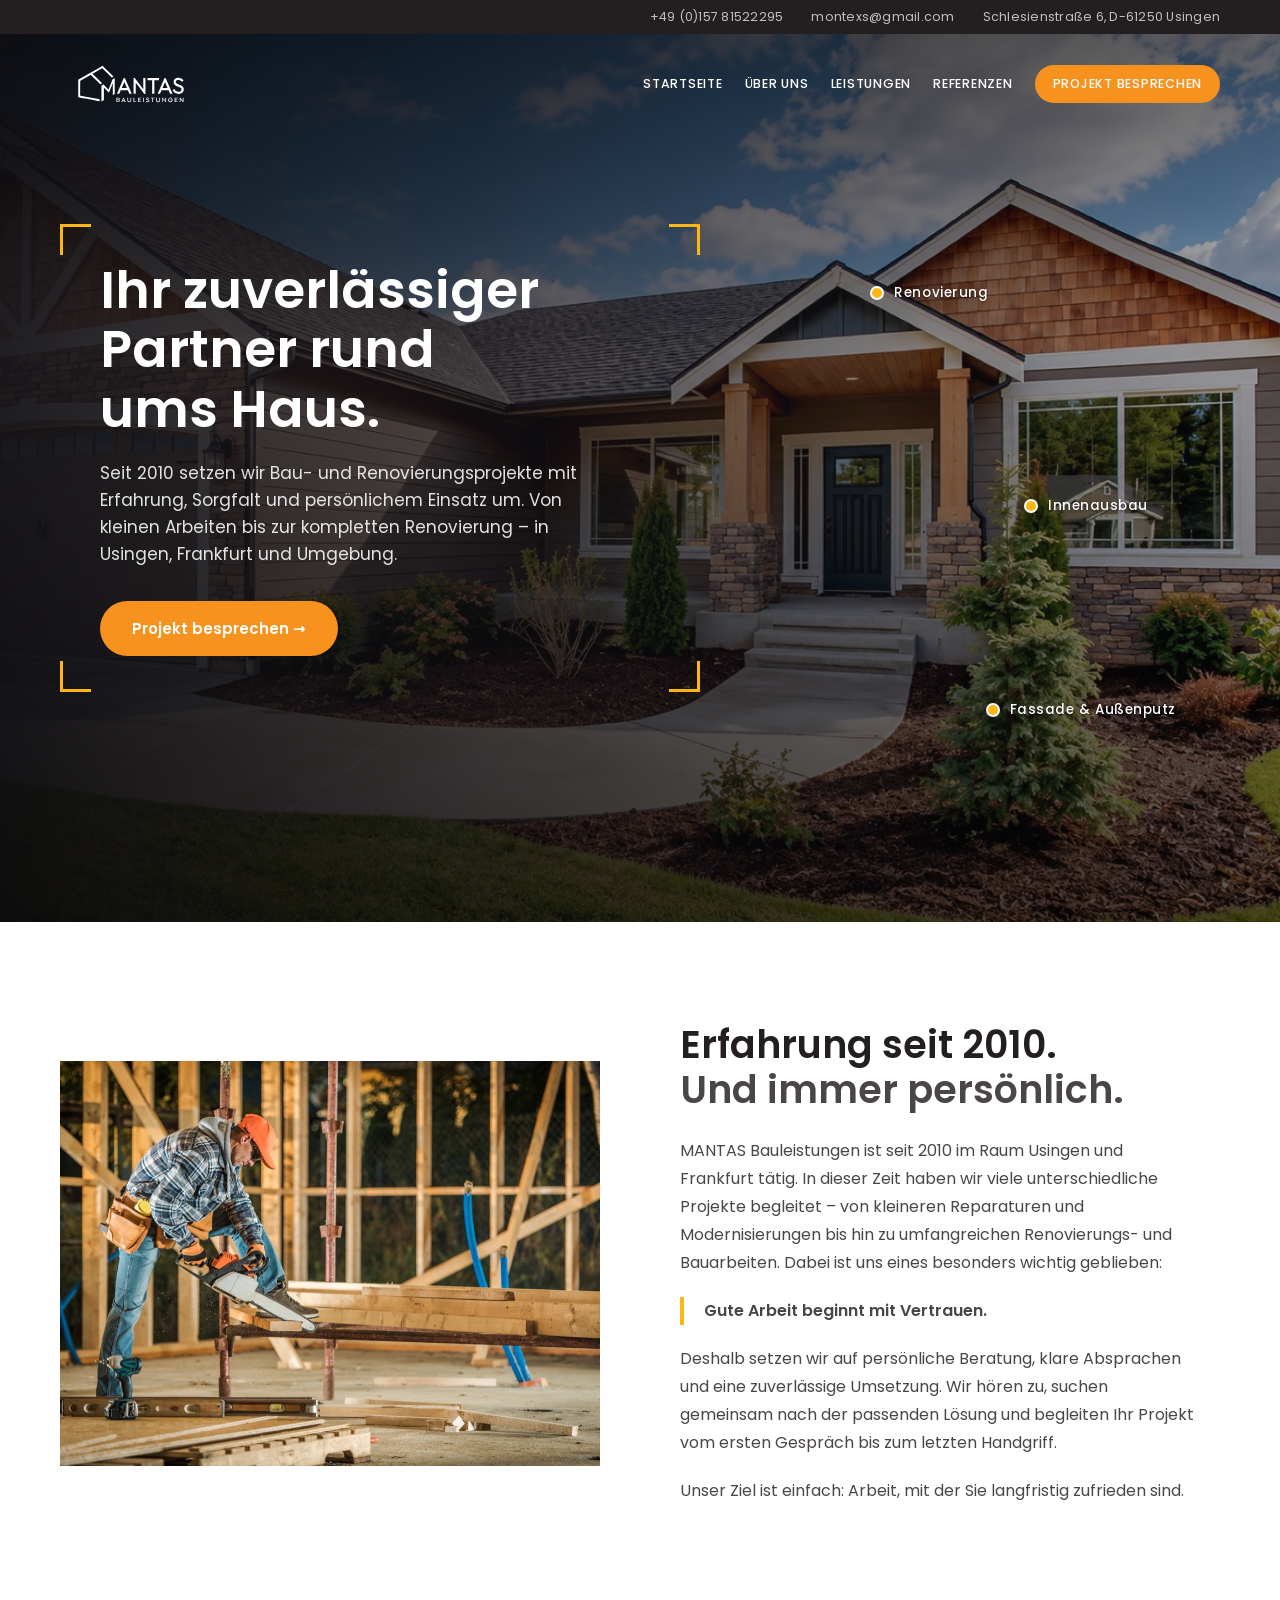
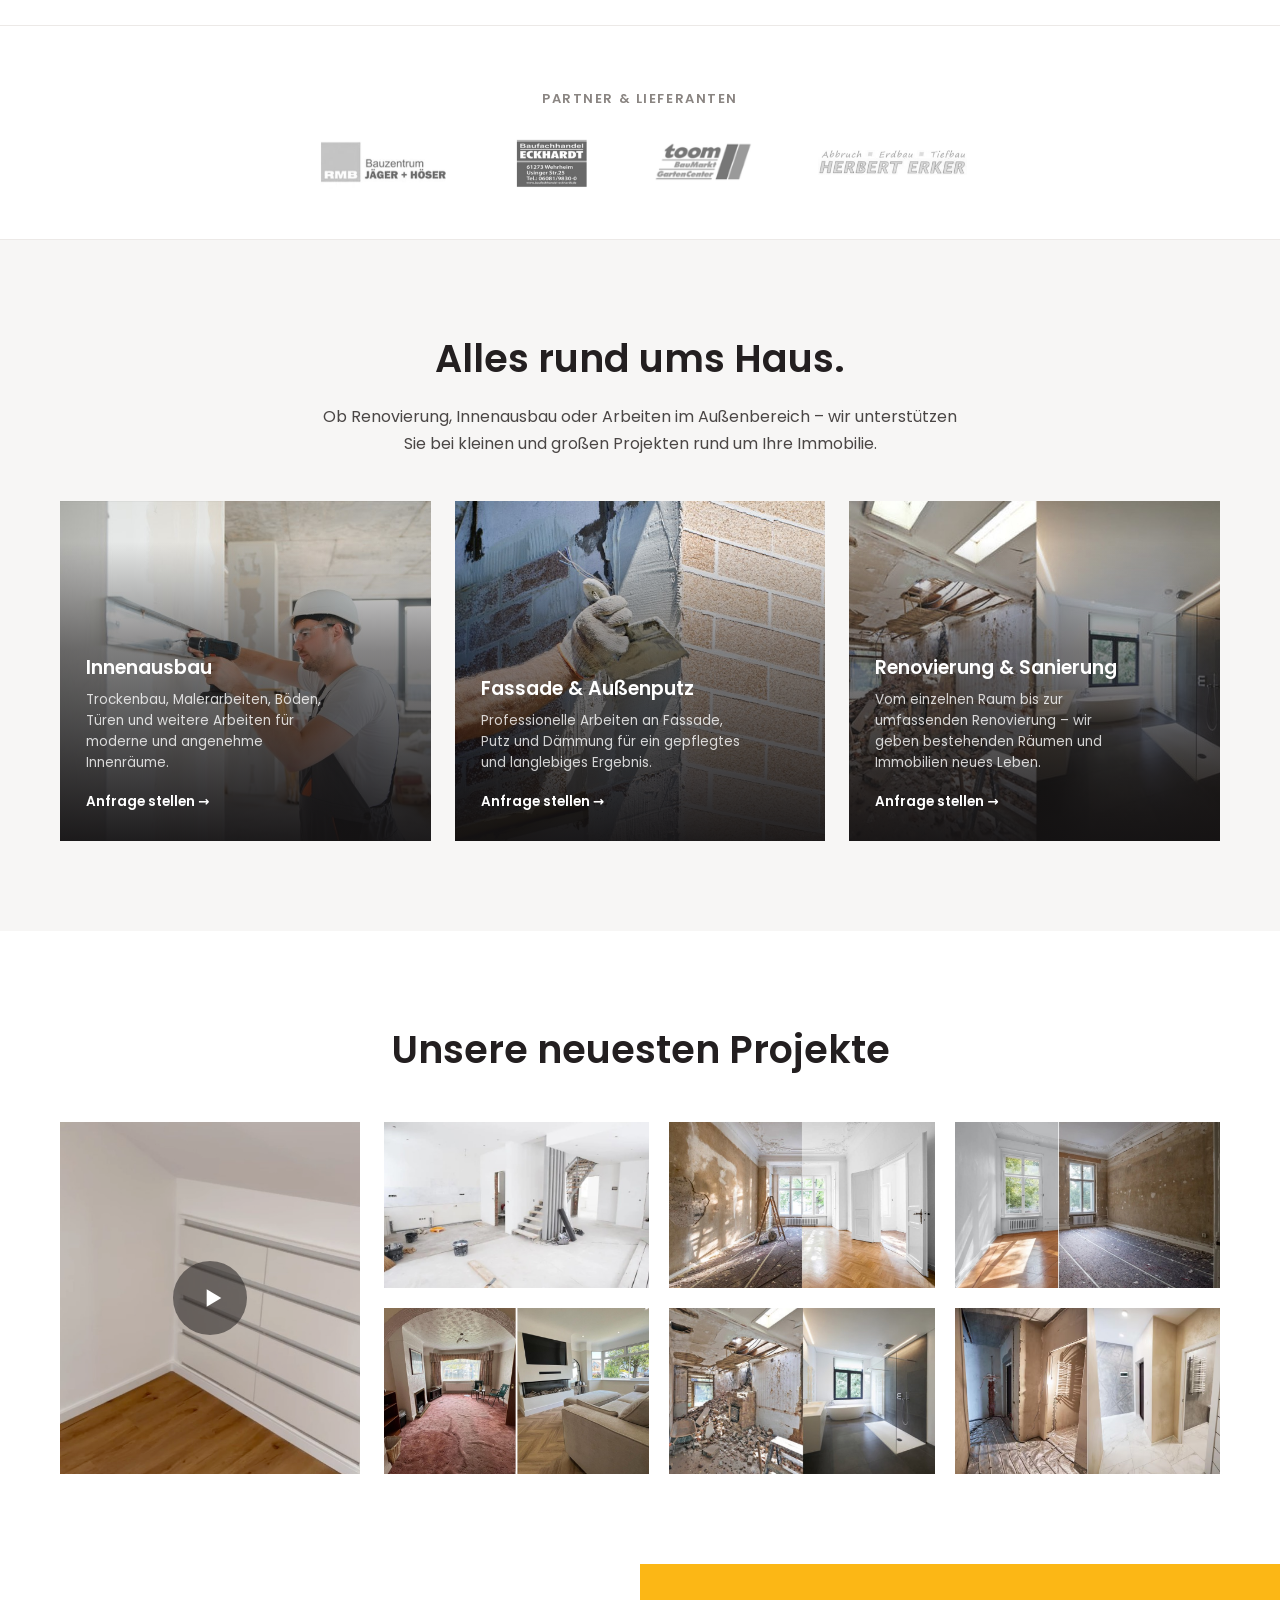
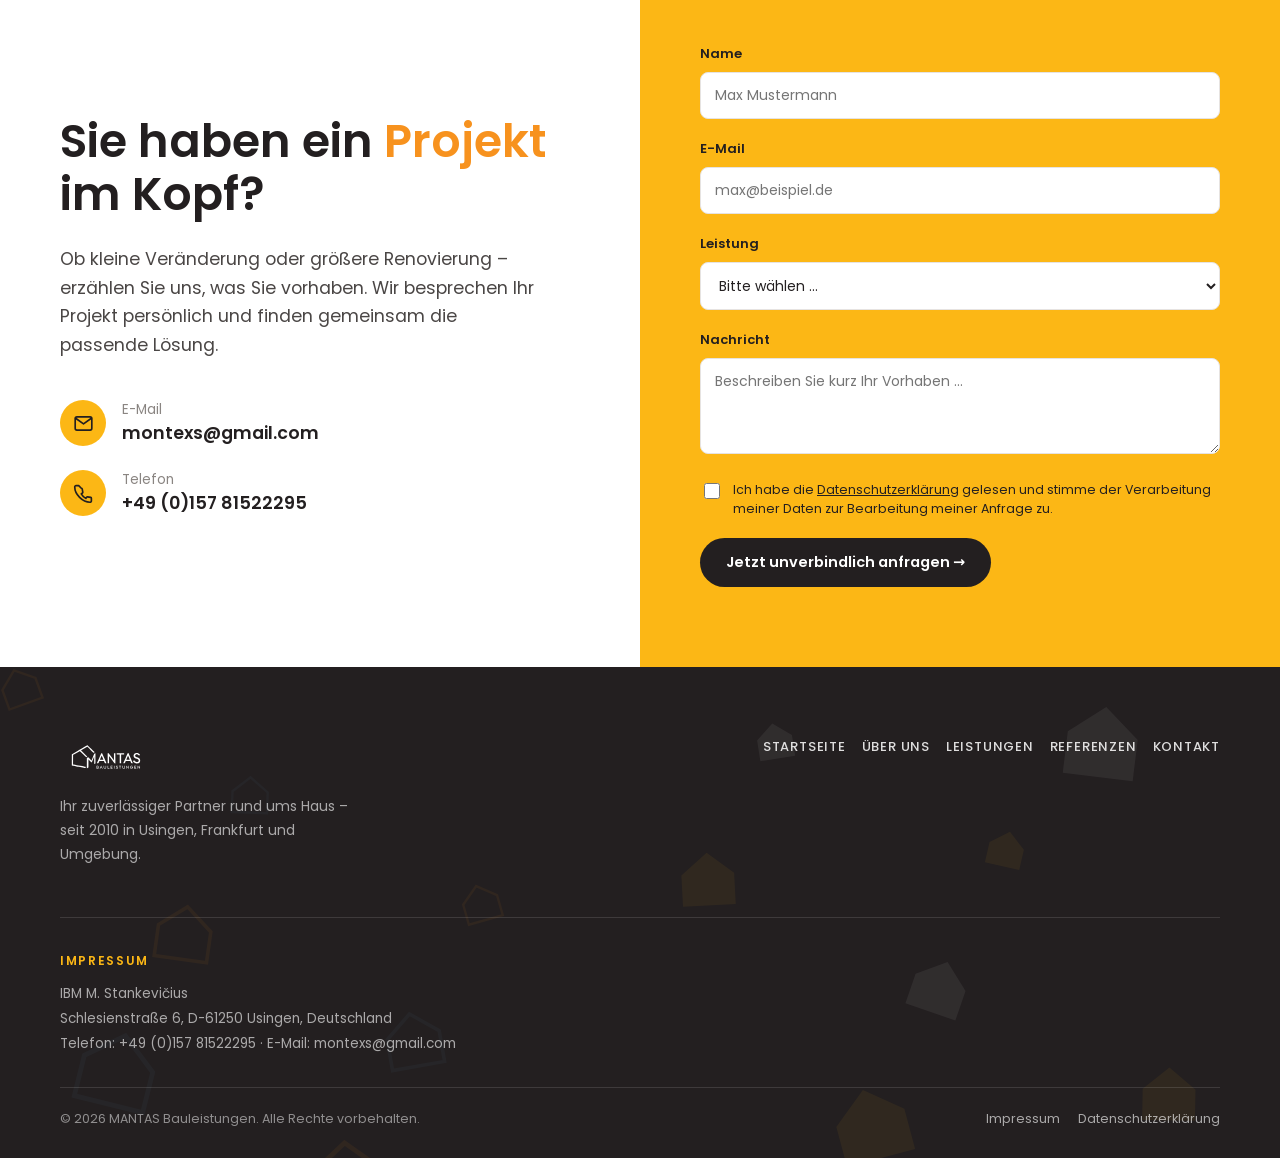
==== commit 28b078b0: "Say "seit 2010" rather than a year count A number of years goes stale every January; the founding ye" ====
--- a/index.html
+++ b/index.html
@@ -4,12 +4,12 @@
 <meta charset="utf-8">
 <meta name="viewport" content="width=device-width, initial-scale=1">
 <title>MANTAS Bauleistungen — Ihr zuverlässiger Partner rund ums Haus</title>
-<meta name="description" content="Seit über 16 Jahren Bau, Renovierung und Außenanlagen in Usingen, Frankfurt und Umgebung. Persönliche Beratung, klare Absprachen, zuverlässige Umsetzung.">
+<meta name="description" content="Seit 2010 Innenausbau, Fassade und Renovierung in Usingen, Frankfurt und Umgebung. Persönliche Beratung, klare Absprachen, zuverlässige Umsetzung.">
 <meta name="theme-color" content="#231F20">
 
 <meta property="og:type" content="website">
 <meta property="og:title" content="MANTAS Bauleistungen — Ihr zuverlässiger Partner rund ums Haus">
-<meta property="og:description" content="Seit über 16 Jahren Bau- und Renovierungsprojekte in Usingen, Frankfurt und Umgebung — von kleinen Arbeiten bis zur kompletten Renovierung.">
+<meta property="og:description" content="Seit 2010 Bau- und Renovierungsprojekte in Usingen, Frankfurt und Umgebung — von kleinen Arbeiten bis zur kompletten Renovierung.">
 <meta property="og:image" content="assets/hero.jpg">
 <meta property="og:locale" content="de_DE">
 
@@ -84,7 +84,7 @@
       <div class="hero__frame">
         <span class="corner" aria-hidden="true"></span>
         <h1>Ihr zuverlässiger Partner rund ums Haus.</h1>
-        <p class="hero__lead">Seit über 16 Jahren setzen wir Bau- und Renovierungsprojekte mit Erfahrung, Sorgfalt und persönlichem Einsatz um. Von kleinen Arbeiten bis zur kompletten Renovierung – in Usingen, Frankfurt und Umgebung.</p>
+        <p class="hero__lead">Seit 2010 setzen wir Bau- und Renovierungsprojekte mit Erfahrung, Sorgfalt und persönlichem Einsatz um. Von kleinen Arbeiten bis zur kompletten Renovierung – in Usingen, Frankfurt und Umgebung.</p>
         <a class="btn btn--primary" href="#kontakt">Projekt besprechen →</a>
       </div>
     </div>
@@ -97,8 +97,8 @@
         <img src="assets/about.jpg" alt="Handwerker beim Zuschnitt von Konstruktionsholz auf der Baustelle" width="1100" height="825" loading="lazy">
       </div>
       <div class="about__content">
-        <h2>Über 16 Jahre Erfahrung.<br><span class="about__h2-second">Und immer persönlich.</span></h2>
-        <p>MANTAS Bauleistungen ist seit über 16 Jahren im Raum Usingen und Frankfurt tätig. In dieser Zeit haben wir viele unterschiedliche Projekte begleitet – von kleineren Reparaturen und Modernisierungen bis hin zu umfangreichen Renovierungs- und Bauarbeiten. Dabei ist uns eines besonders wichtig geblieben:</p>
+        <h2>Erfahrung seit 2010.<br><span class="about__h2-second">Und immer persönlich.</span></h2>
+        <p>MANTAS Bauleistungen ist seit 2010 im Raum Usingen und Frankfurt tätig. In dieser Zeit haben wir viele unterschiedliche Projekte begleitet – von kleineren Reparaturen und Modernisierungen bis hin zu umfangreichen Renovierungs- und Bauarbeiten. Dabei ist uns eines besonders wichtig geblieben:</p>
         <p class="about__quote">Gute Arbeit beginnt mit Vertrauen.</p>
         <p>Deshalb setzen wir auf persönliche Beratung, klare Absprachen und eine zuverlässige Umsetzung. Wir hören zu, suchen gemeinsam nach der passenden Lösung und begleiten Ihr Projekt vom ersten Gespräch bis zum letzten Handgriff.</p>
         <p>Unser Ziel ist einfach: Arbeit, mit der Sie langfristig zufrieden sind.</p>
@@ -275,7 +275,7 @@
     <div class="footer__top">
       <div class="footer__brand">
         <img src="assets/logo-02.svg" alt="MANTAS Bauleistungen" width="92" height="40" loading="lazy">
-        <p>Ihr zuverlässiger Partner rund ums Haus – seit über 16 Jahren in Usingen, Frankfurt und Umgebung.</p>
+        <p>Ihr zuverlässiger Partner rund ums Haus – seit 2010 in Usingen, Frankfurt und Umgebung.</p>
       </div>
 
       <nav class="footer__nav" aria-label="Fußzeilen-Navigation">
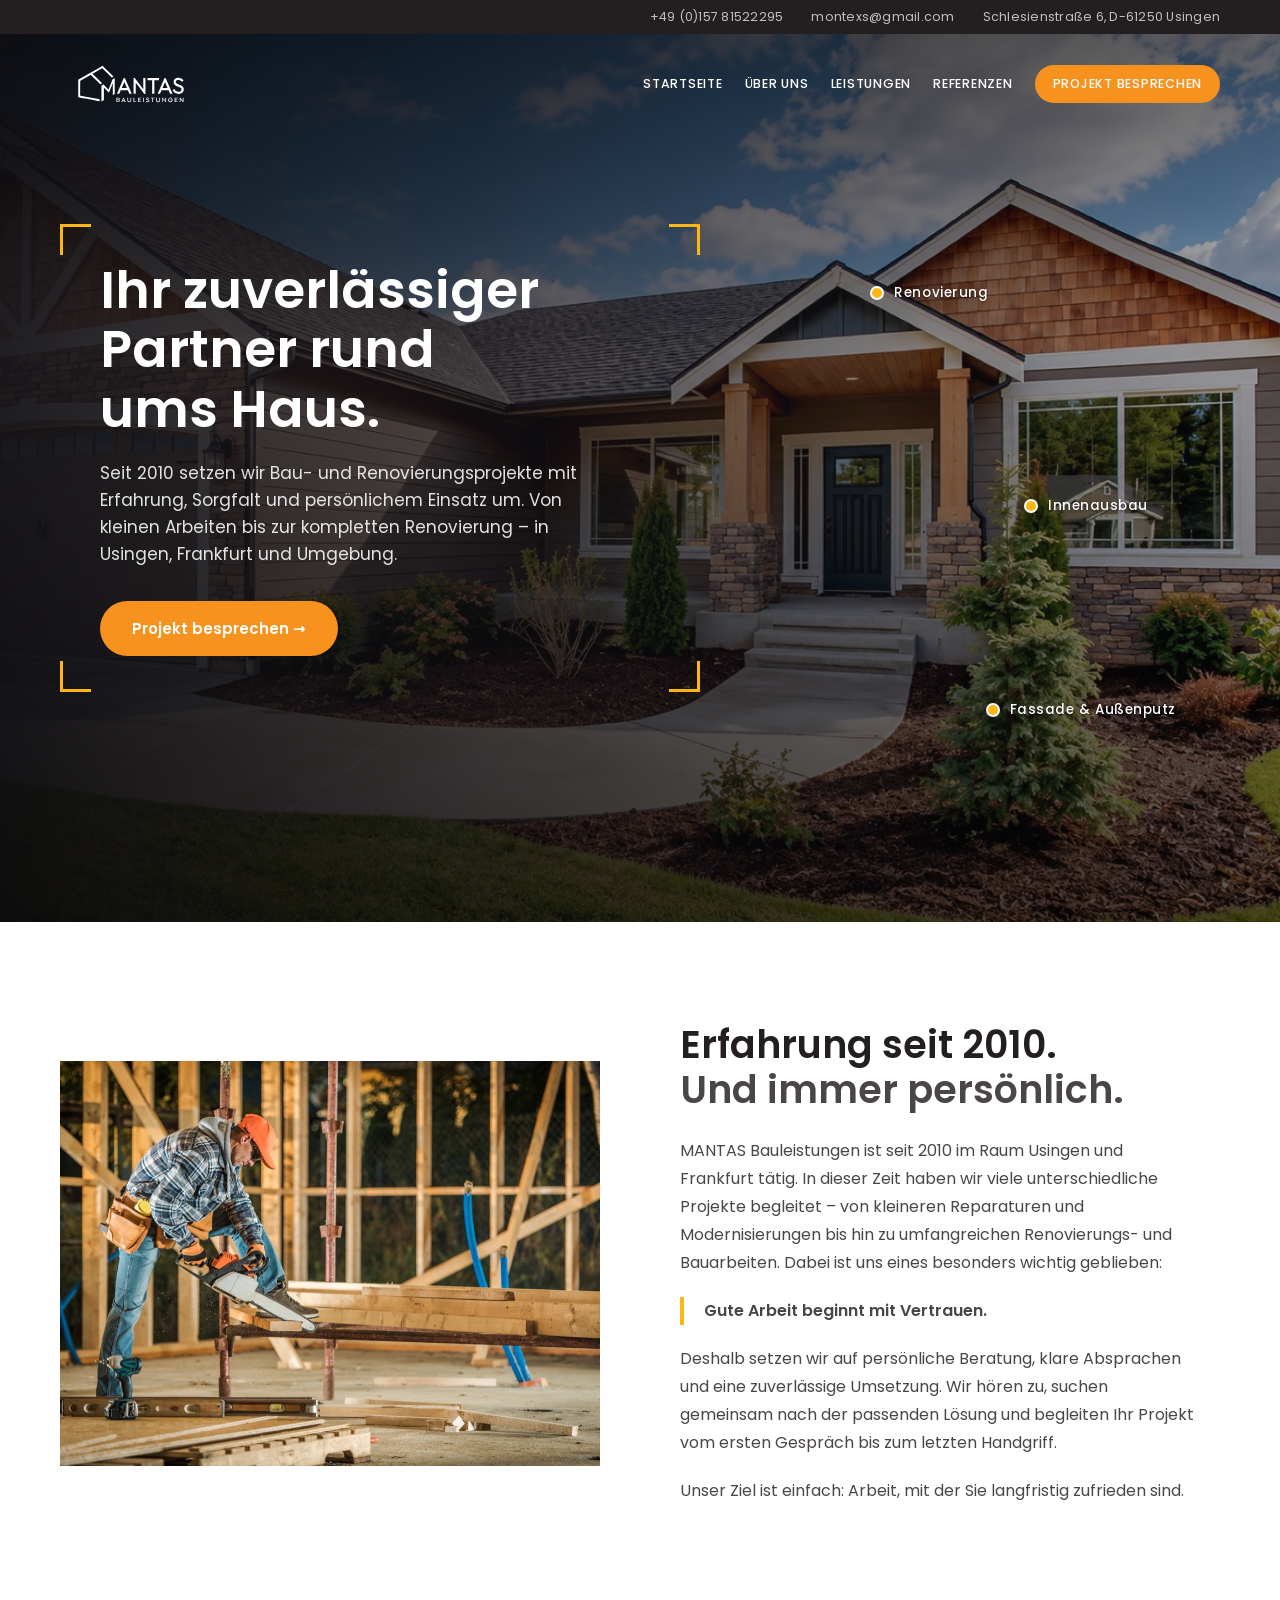
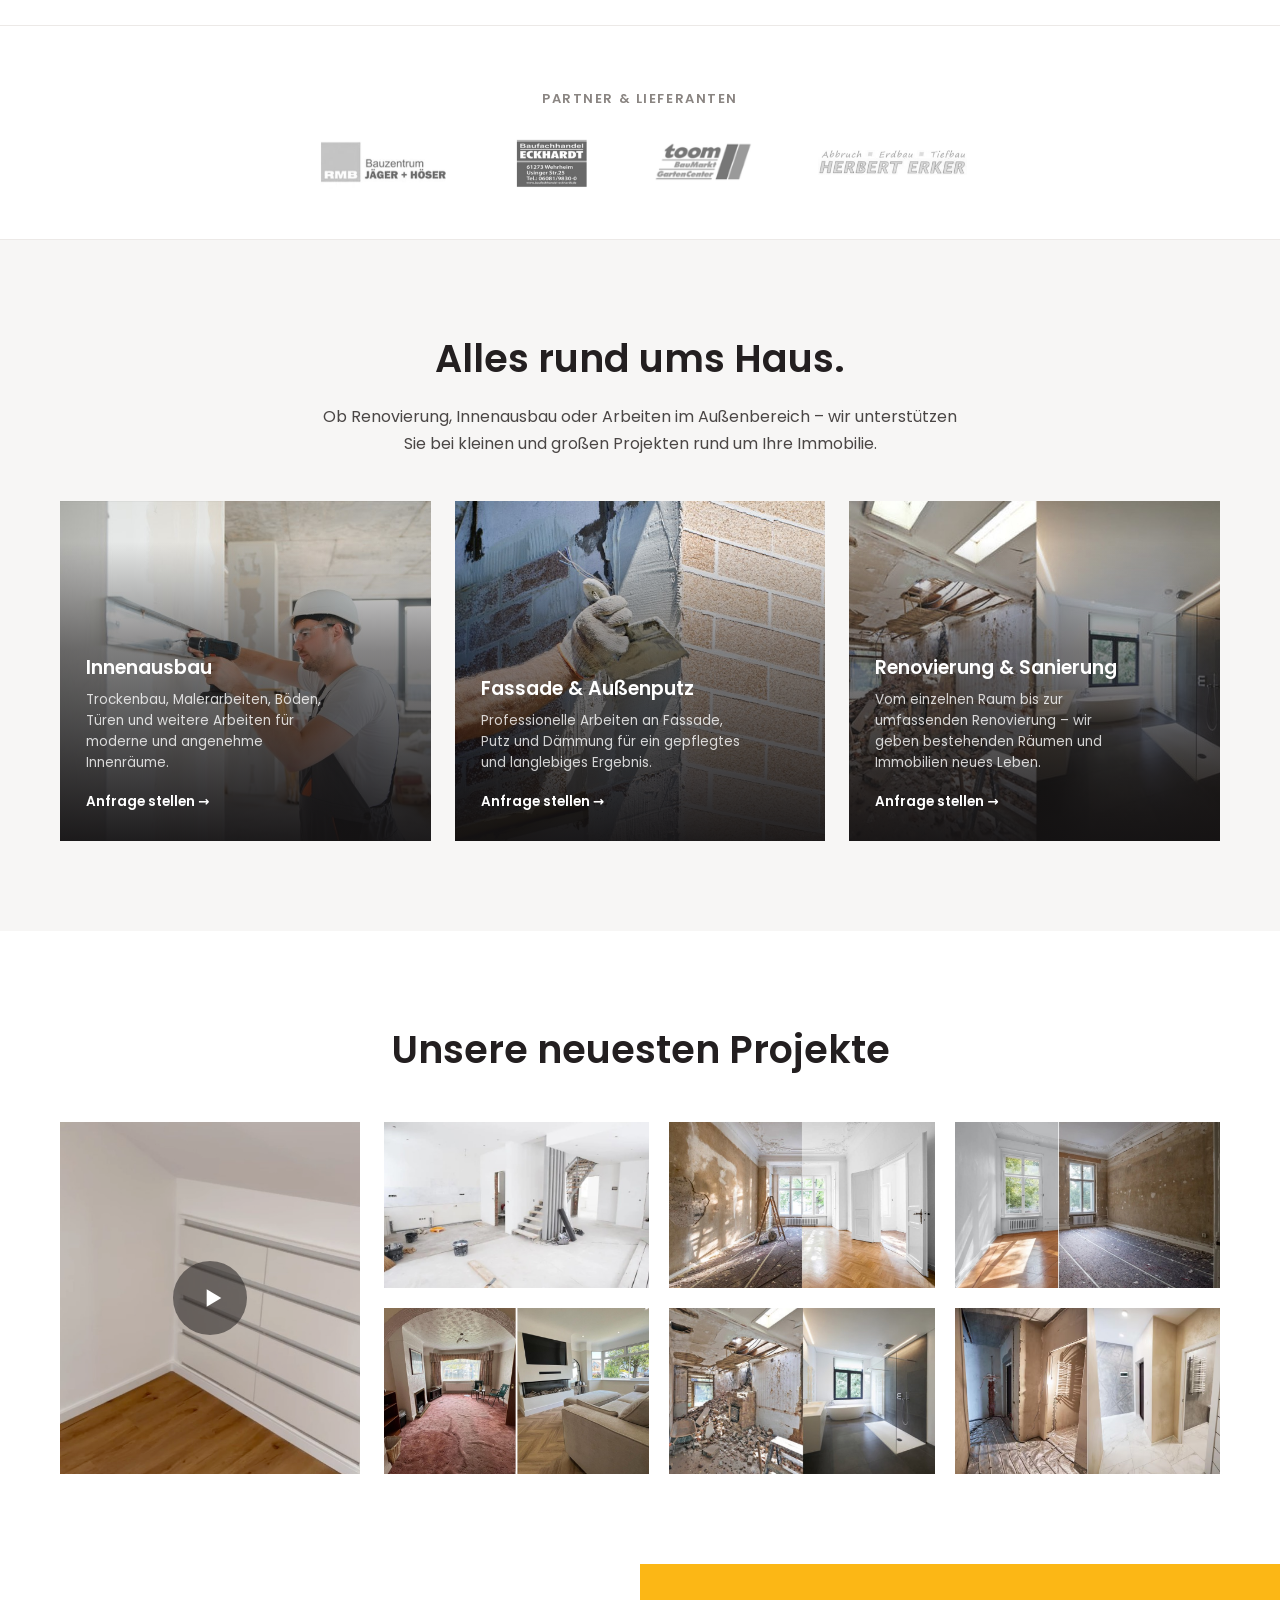
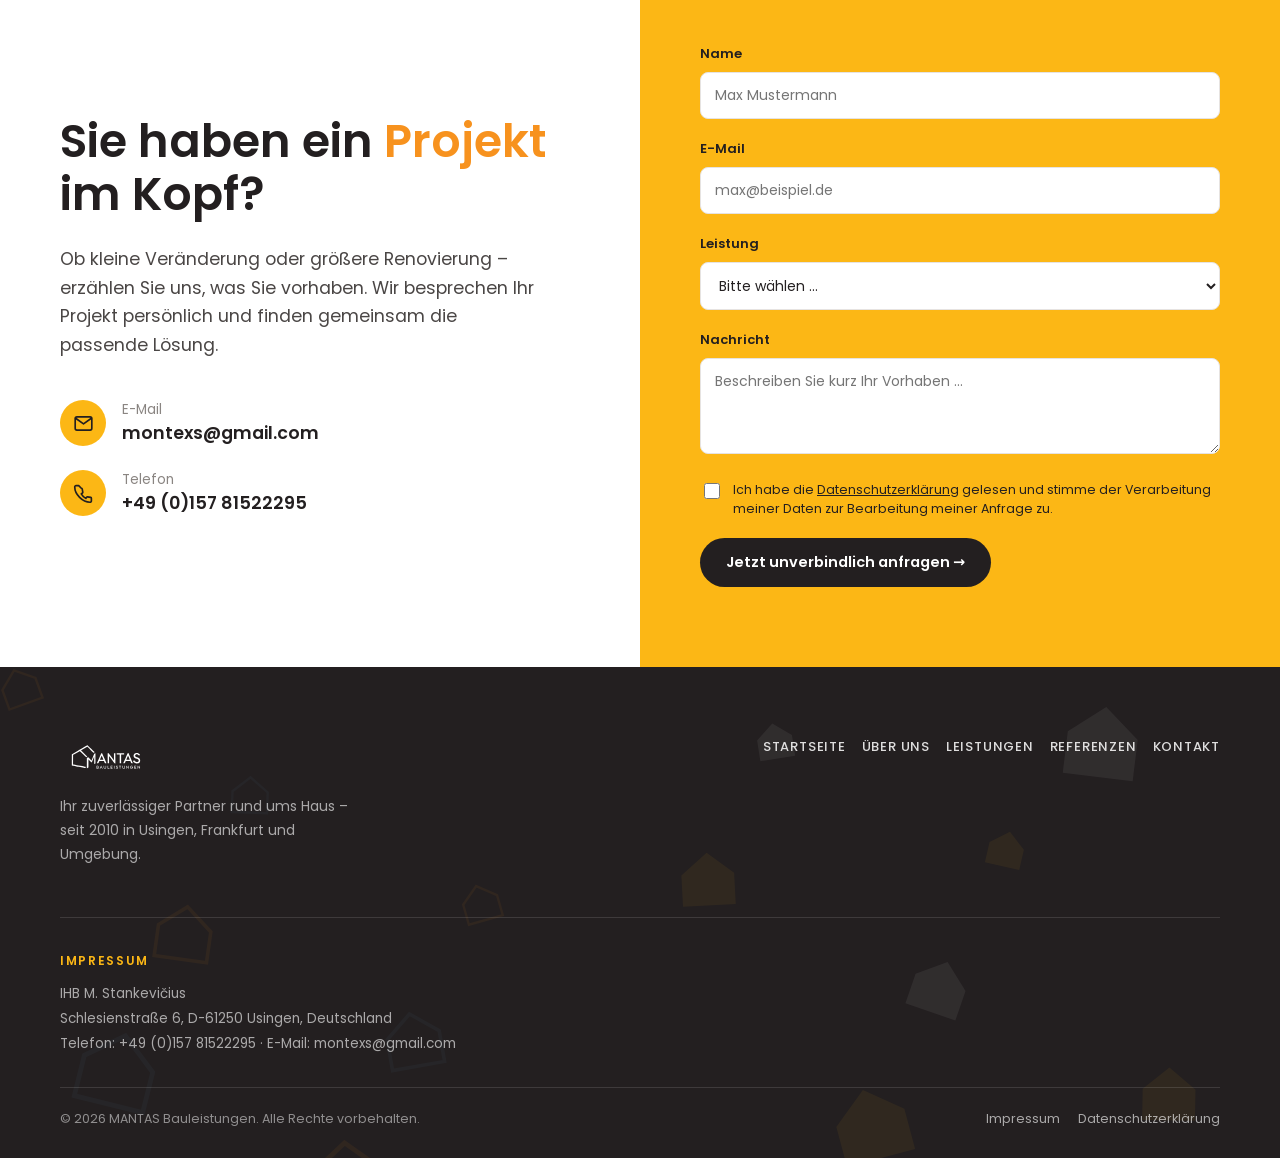
==== commit 54ca06f7: "Finalise the privacy page: drop the template notice, IBM -> IHB - Removed the "Hinweis für den Betre" ====
--- a/index.html
+++ b/index.html
@@ -292,7 +292,7 @@
     <section class="footer__impressum" id="impressum" aria-labelledby="impressum-titel">
       <h2 id="impressum-titel">Impressum</h2>
       <p>
-        IBM M. Stankevičius<br>
+        IHB M. Stankevičius<br>
         Schlesienstraße 6, D-61250 Usingen, Deutschland<br>
         Telefon: <a href="tel:+4915781522295">+49 (0)157 81522295</a> ·
         E-Mail: <a href="mailto:montexs@gmail.com">montexs@gmail.com</a>
--- a/styles.css
+++ b/styles.css
@@ -594,12 +594,6 @@
   font-style: normal; line-height: 1.9; color: var(--ink-soft); font-size: 15.5px;
   margin: 0 0 18px;
 }
-
-.legal__note {
-  background: var(--bg-soft); border-left: 4px solid var(--gold);
-  padding: 20px 22px; margin: 0 0 40px;
-}
-.legal__note p { margin: 0; font-size: 14.5px; }
 
 /* ---------- Thank-you page ----------------------------------------------- */
 
